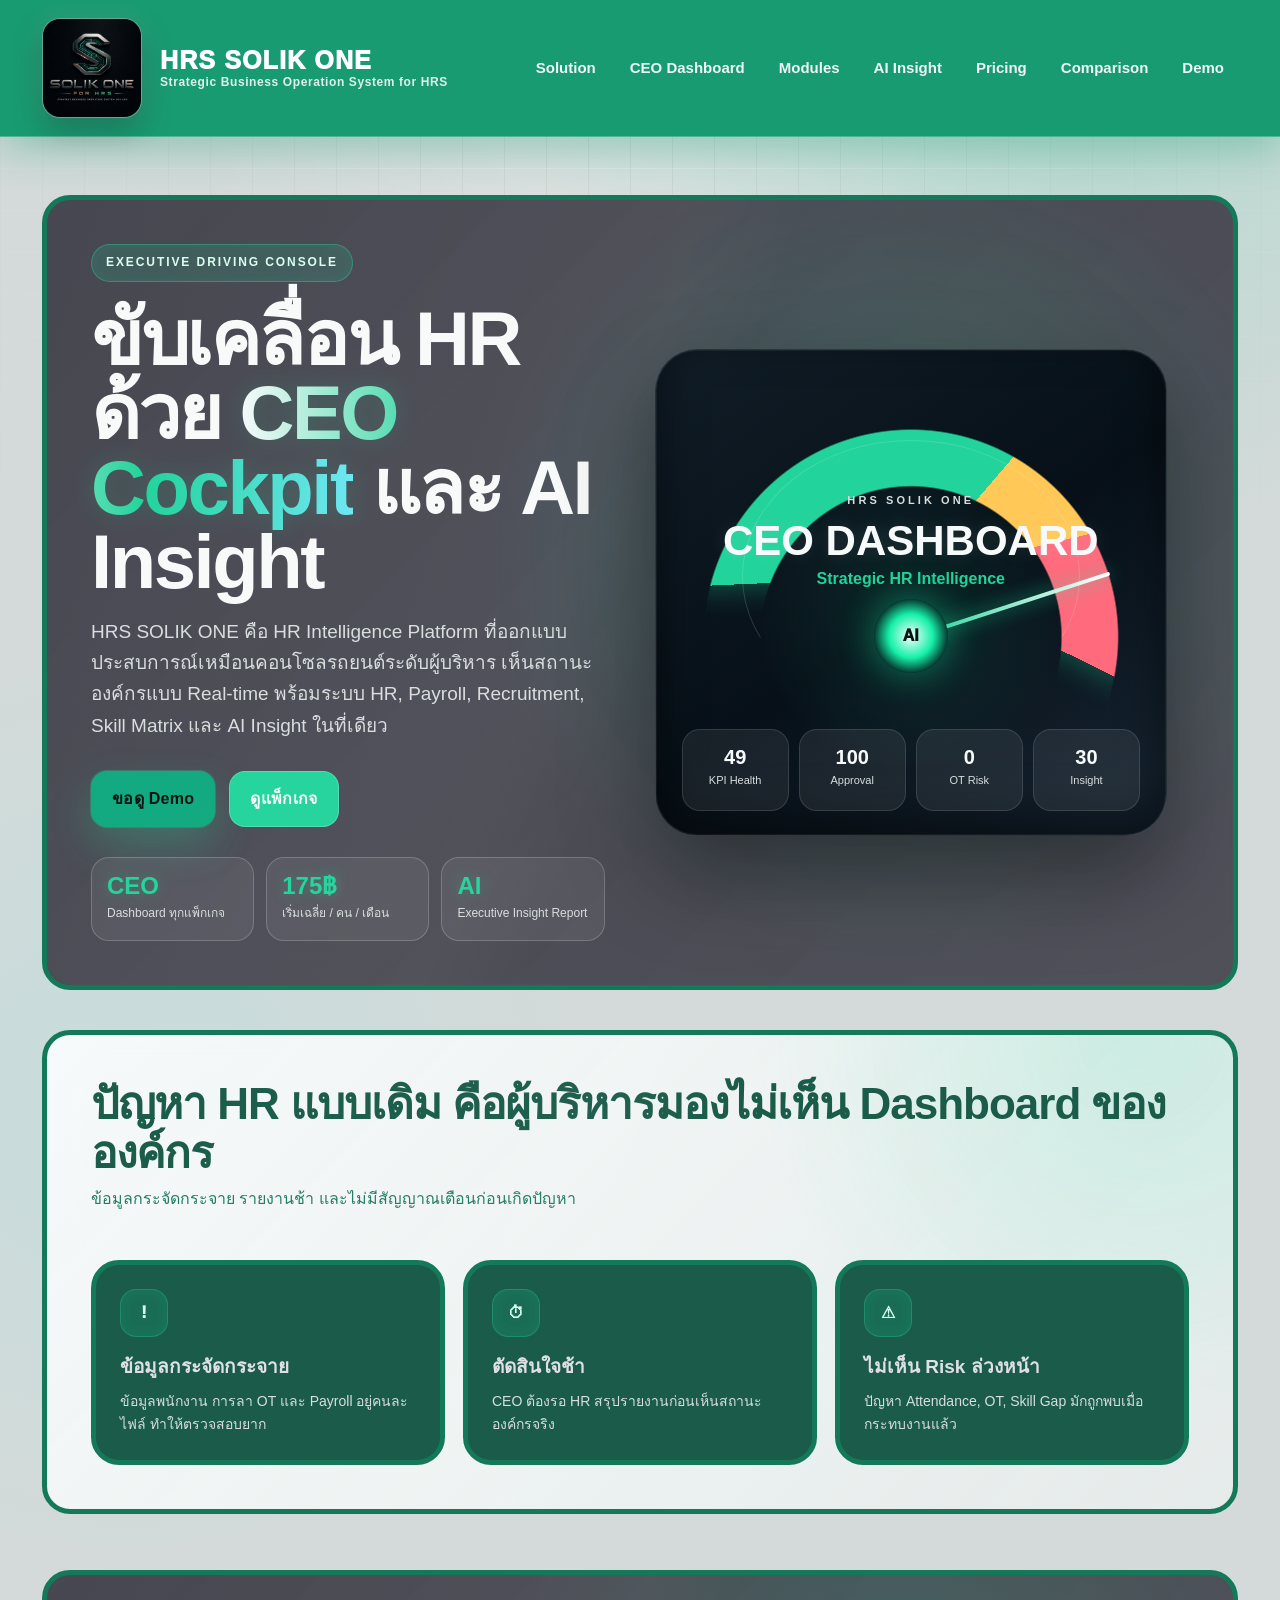
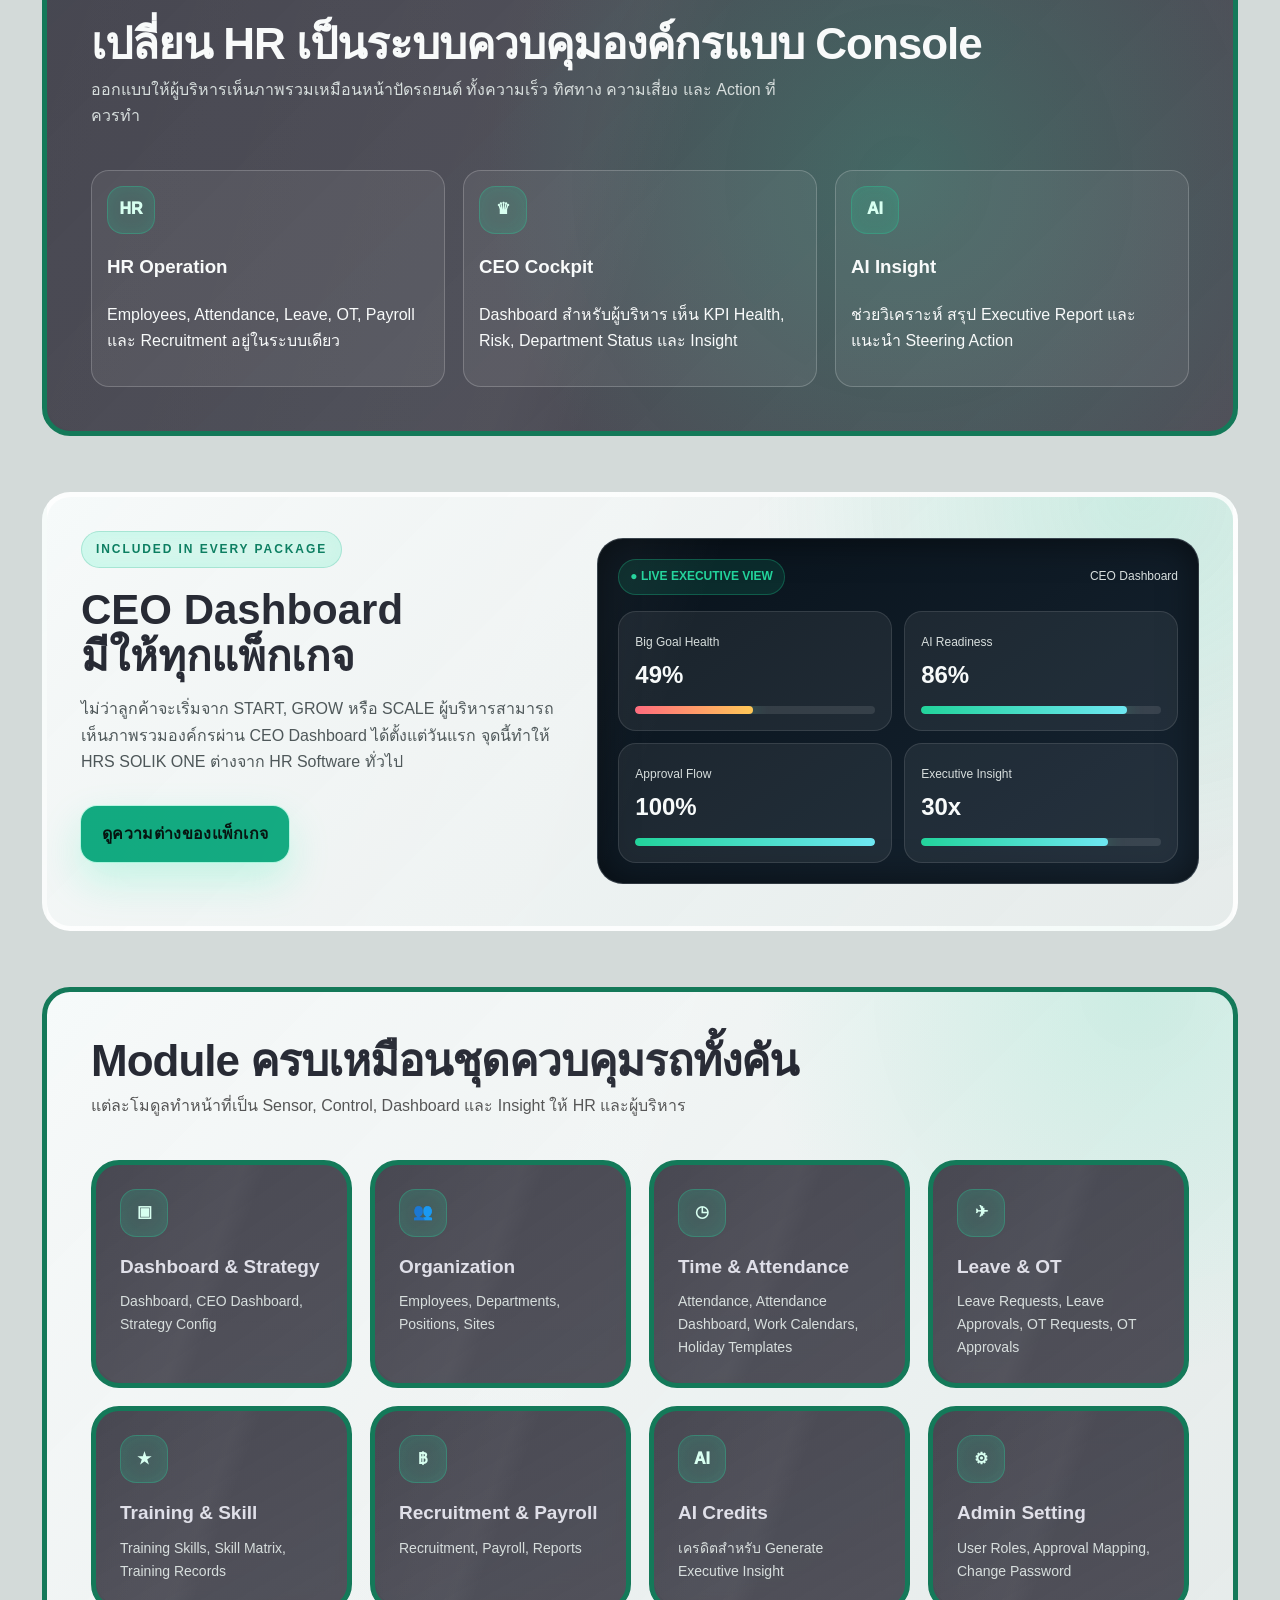
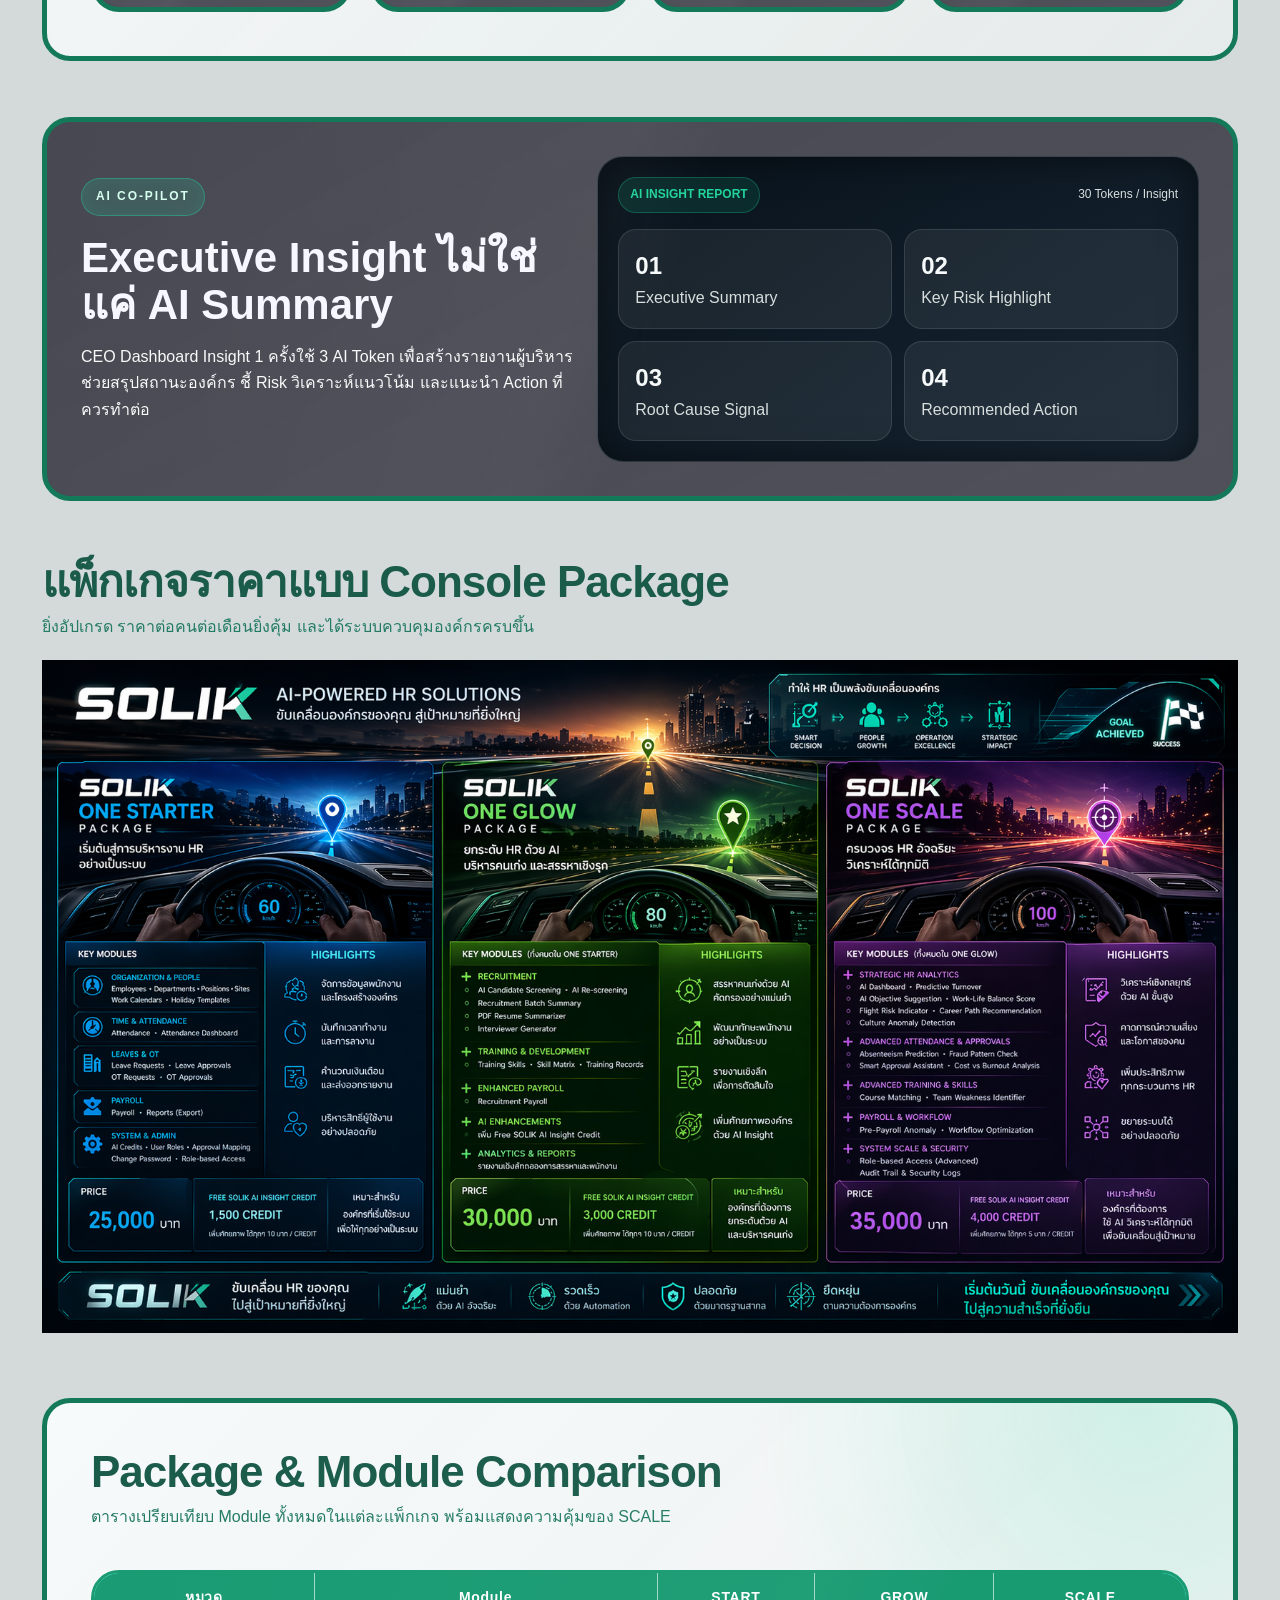
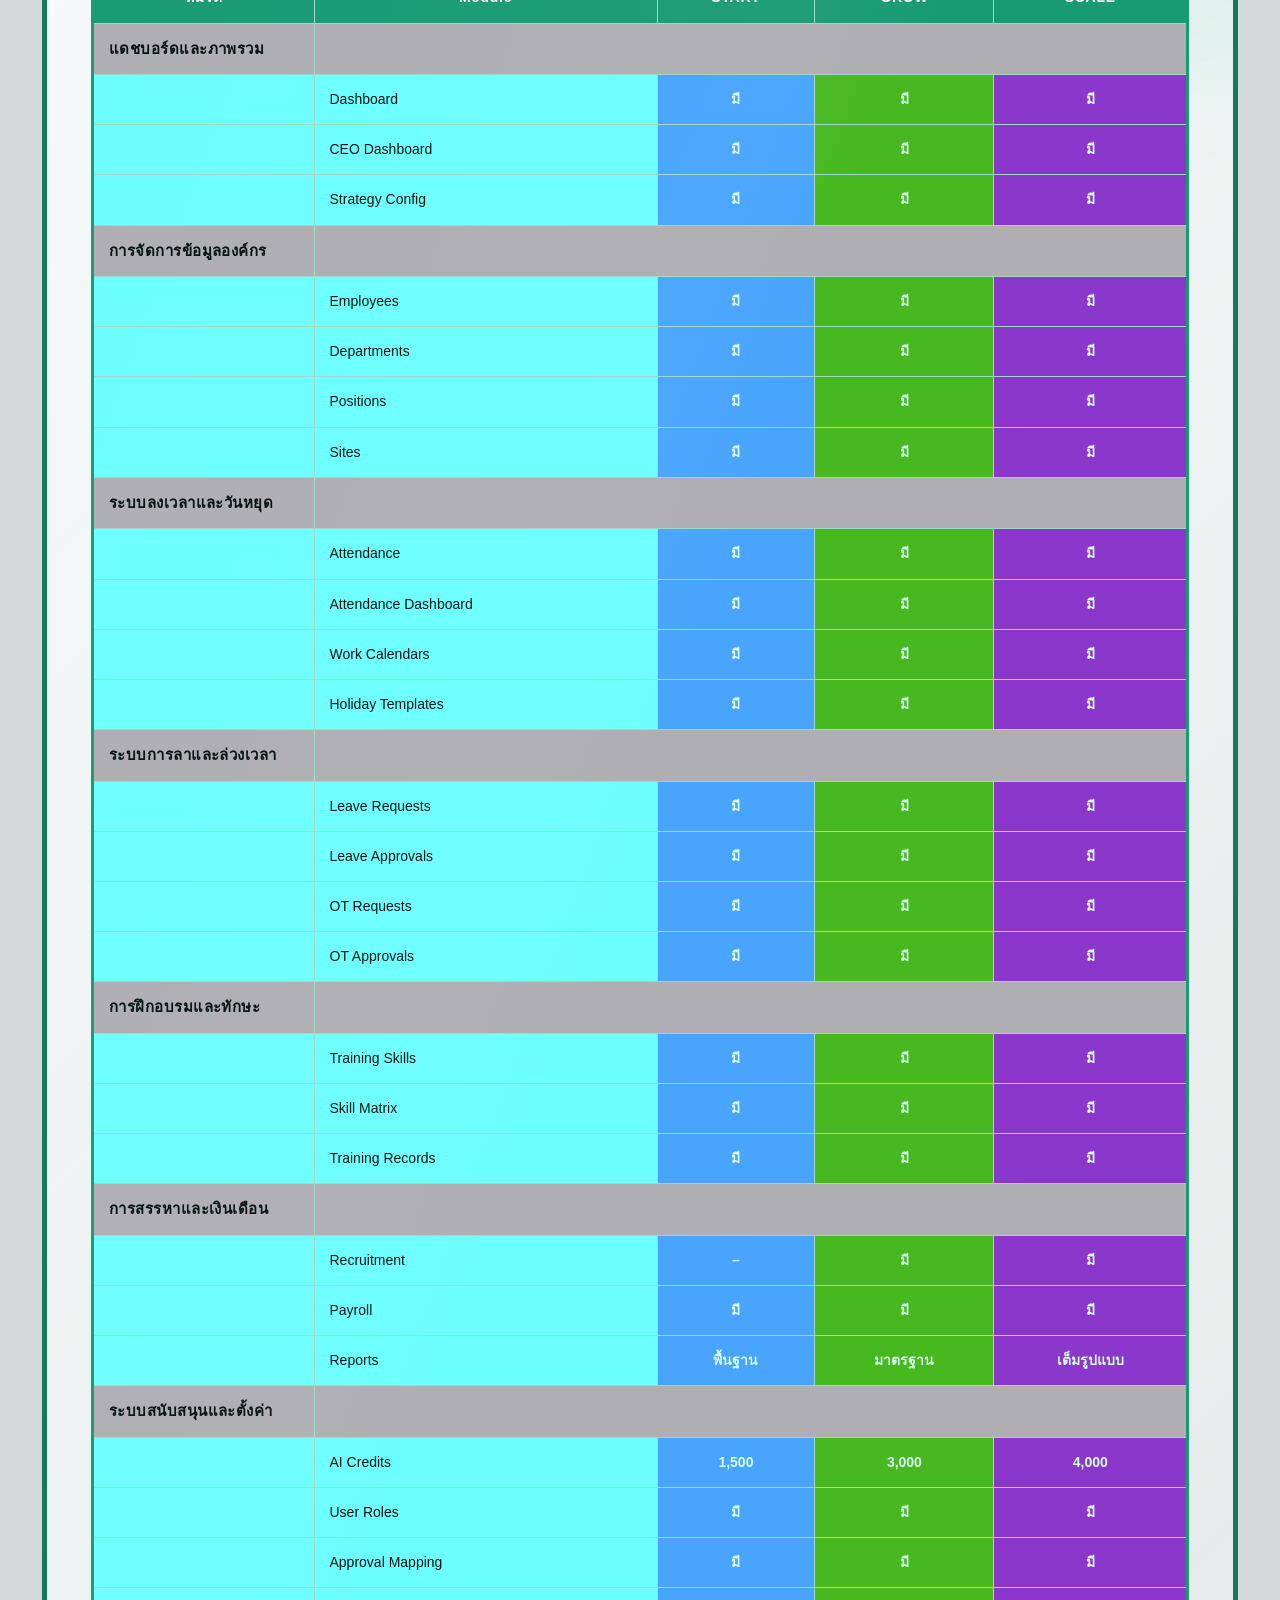
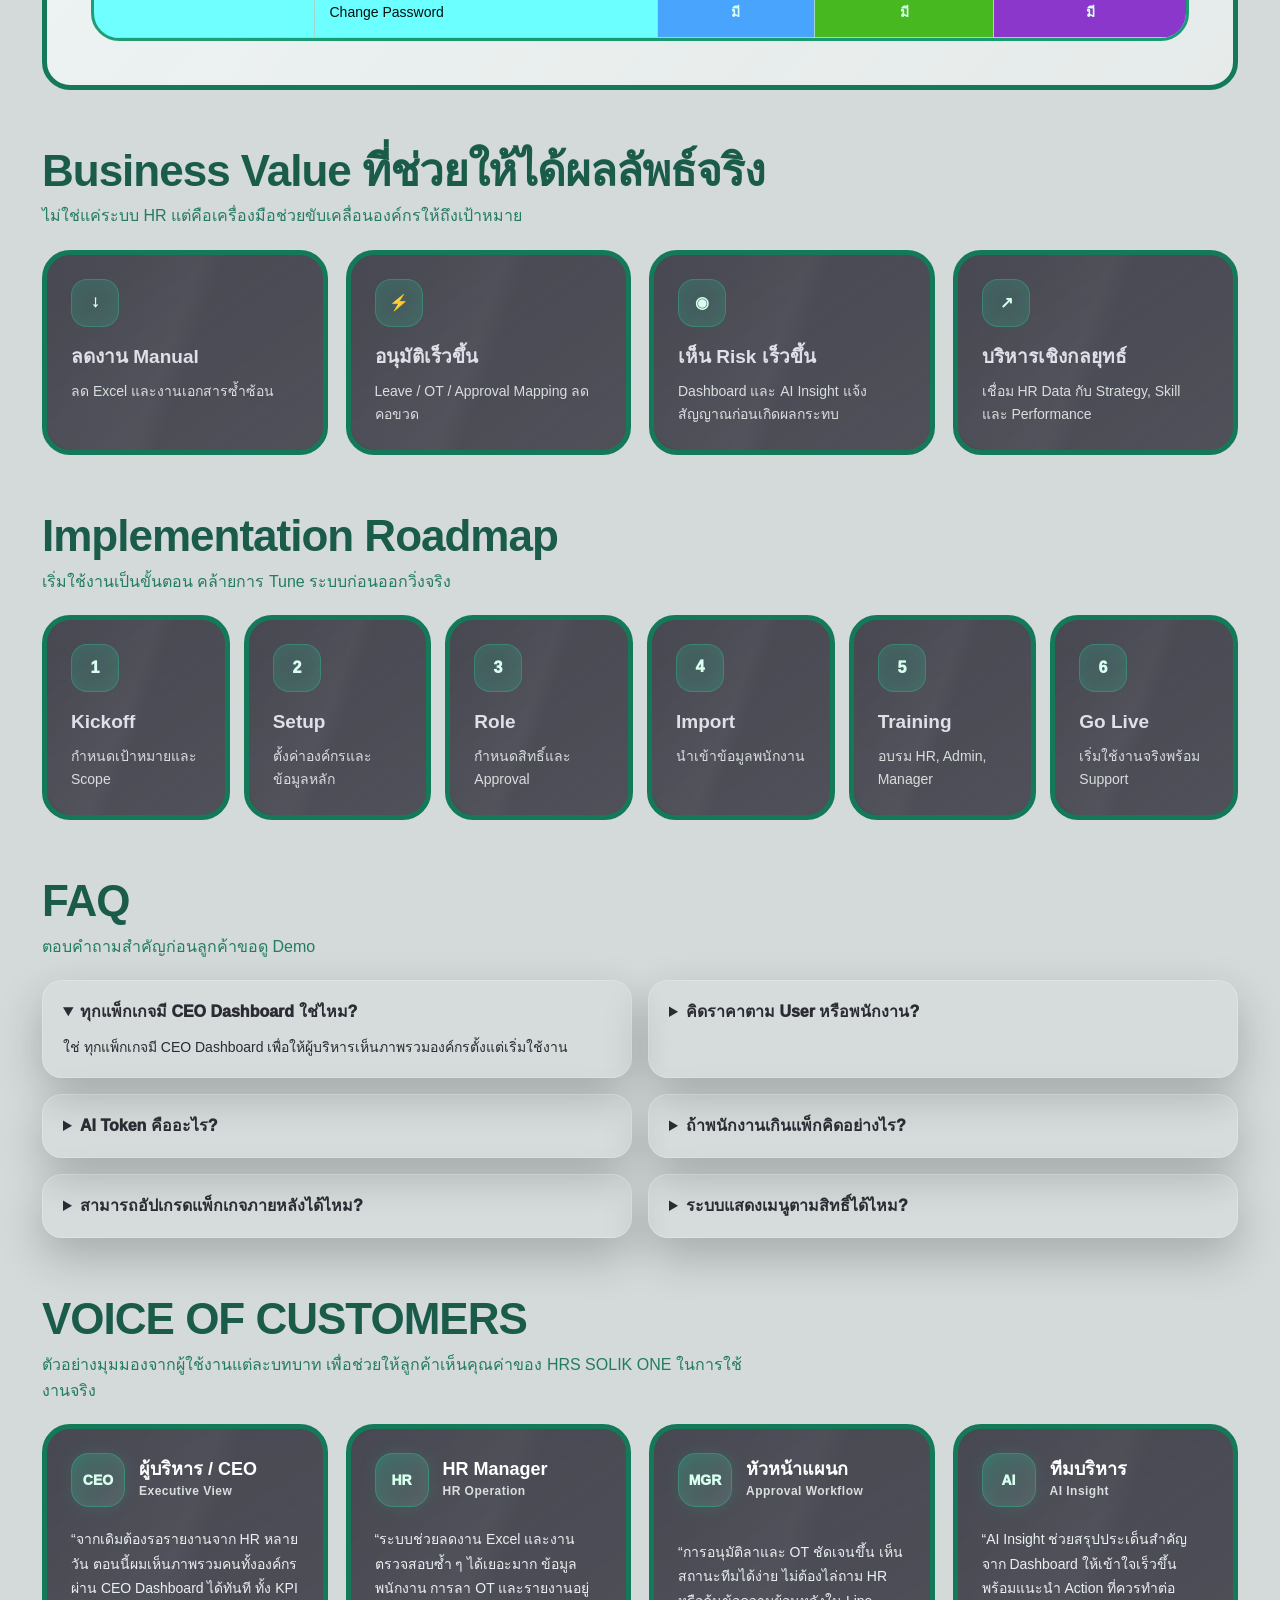
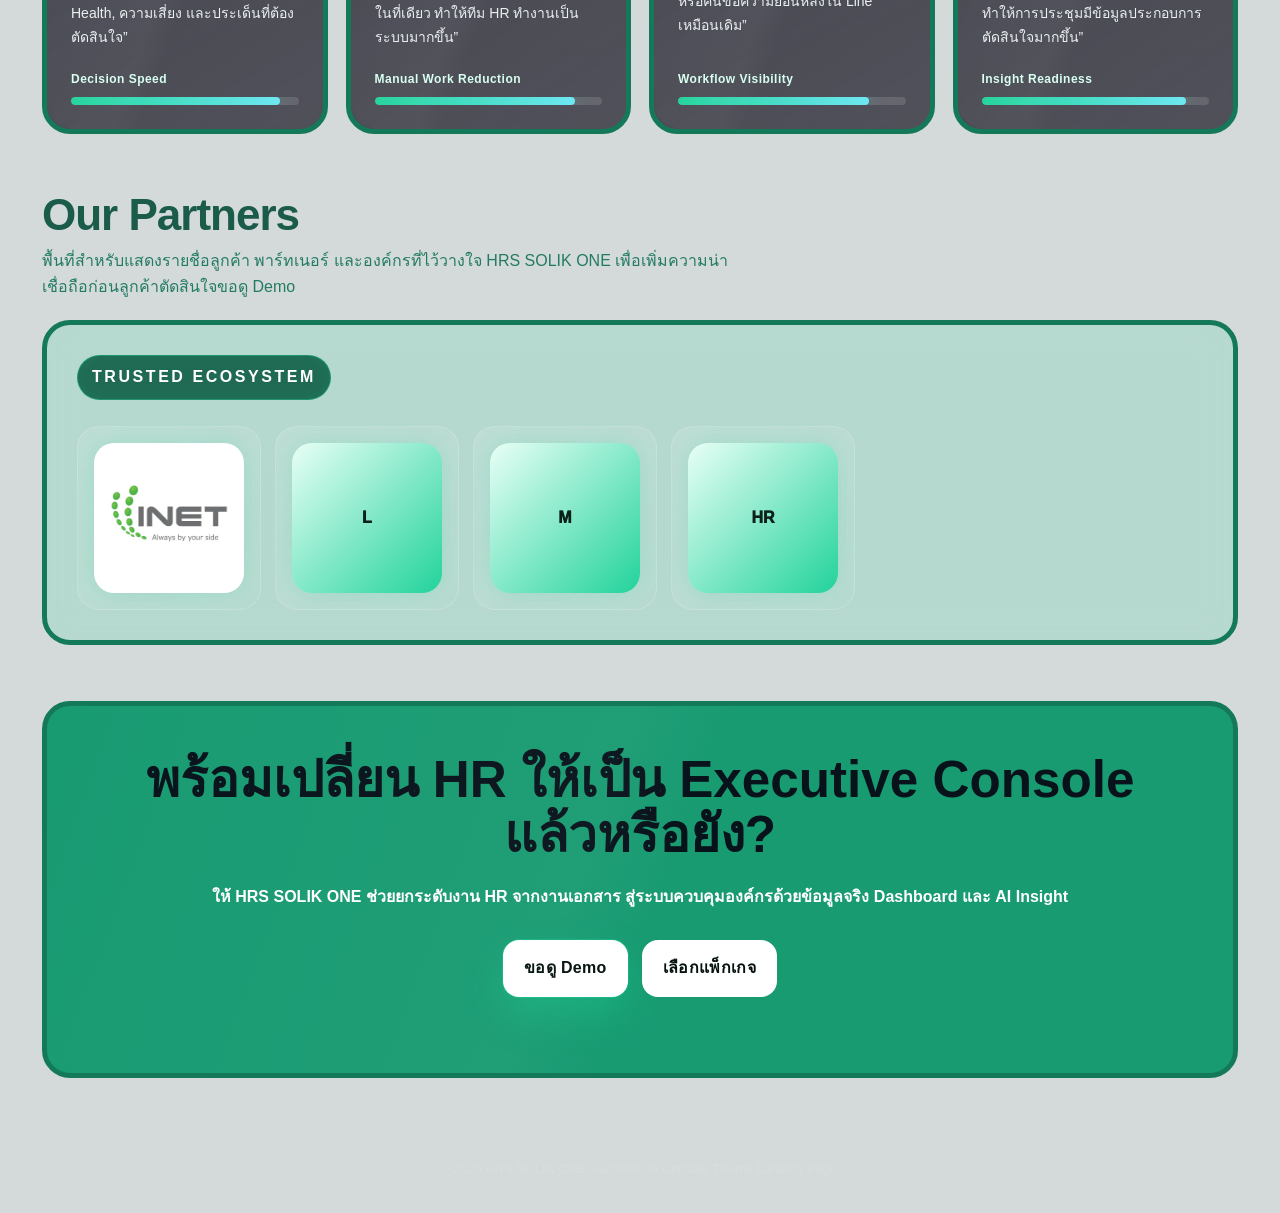
==== index.html @ 9438b86f "update line" ====
<!DOCTYPE html>
<html lang="th">
<head>
  <meta charset="UTF-8" />
  <meta name="viewport" content="width=device-width, initial-scale=1.0" />
  <title>HRS SOLIK ONE | Executive Console Landing Page</title>
  <link rel="stylesheet" type="text/css" href="style.css?version=1.4">
</head>
<body class="palette-d3dad9">
  <header class="topbar">
    <div class="topbar-inner">
      <a class="brand brand-with-logo" href="#hero">
        <img class="brand-logo-img" src="assets/solik-one-logo.png" alt="SOLIK ONE for HRS Logo" />
        <span class="brand-title-text">
          <strong>HRS SOLIK ONE</strong>
          <small>Strategic Business Operation System for HRS</small>
        </span>
      </a>
      <nav class="topnav">
        <a href="#solution">Solution</a>
        <a href="#ceo">CEO Dashboard</a>
        <a href="#modules">Modules</a>
        <a href="#ai">AI Insight</a>
        <a href="#pricing">Pricing</a>
        <a href="#comparison">Comparison</a>
        <a href="#contact">Demo</a>
      </nav>
    </div>
  </header>

  <main>
    <section id="hero" class="hero">
      <div class="container">
        <div class="hero-panel panel">
          <div>
            <span class="eyebrow">Executive Driving Console</span>
            <h1>ขับเคลื่อน HR ด้วย <span>CEO Cockpit</span> และ AI Insight</h1>
            <p class="lead">
              HRS SOLIK ONE คือ HR Intelligence Platform ที่ออกแบบประสบการณ์เหมือนคอนโซลรถยนต์ระดับผู้บริหาร เห็นสถานะองค์กรแบบ Real-time พร้อมระบบ HR, Payroll, Recruitment, Skill Matrix และ AI Insight ในที่เดียว
            </p>

            <div class="cta-row">
              <a class="btn btn-primary" href="https://lin.ee/V2AJNnH" target="_blank" rel="noopener noreferrer">ขอดู Demo</a>
              
              <a class="btn btn-ghost" href="#pricing">ดูแพ็กเกจ</a>
            </div>

            <div class="spec-strip">
              <div class="spec"><strong>CEO</strong><span>Dashboard ทุกแพ็กเกจ</span></div>
              <div class="spec"><strong>175฿</strong><span>เริ่มเฉลี่ย / คน / เดือน</span></div>
              <div class="spec"><strong>AI</strong><span>Executive Insight Report</span></div>
            </div>
          </div>

          <div class="cockpit">
            <div class="cockpit-frame">
              <div class="gauge"></div>
              <div class="cockpit-center">
                <small>HRS SOLIK ONE</small>
                <h3>CEO DASHBOARD</h3>
                <p>Strategic HR Intelligence</p>
              </div>
              <div class="needle"></div>
              <div class="hub">AI</div>
              <div class="dash-cards">
                <div class="dash-card"><strong>49</strong><span>KPI Health</span></div>
                <div class="dash-card"><strong>100</strong><span>Approval</span></div>
                <div class="dash-card"><strong>0</strong><span>OT Risk</span></div>
                <div class="dash-card"><strong>30</strong><span>Insight</span></div>
              </div>
            </div>
          </div>
        </div>
      </div>
    </section>

    <section id="pain" class="section">
      <div class="container">
        <div class="hero-panel2 panel">
        <div class="section-title">
          <div>
            <h2>ปัญหา HR แบบเดิม คือผู้บริหารมองไม่เห็น Dashboard ขององค์กร</h2>
            <p>ข้อมูลกระจัดกระจาย รายงานช้า และไม่มีสัญญาณเตือนก่อนเกิดปัญหา</p>
          </div>
        </div>

        <div class="grid-3">
          <div class="console-card panel_small"><div class="console-icon">!</div><h3>ข้อมูลกระจัดกระจาย</h3><p>ข้อมูลพนักงาน การลา OT และ Payroll อยู่คนละไฟล์ ทำให้ตรวจสอบยาก</p></div>
          <div class="console-card panel_small"><div class="console-icon">⏱</div><h3>ตัดสินใจช้า</h3><p>CEO ต้องรอ HR สรุปรายงานก่อนเห็นสถานะองค์กรจริง</p></div>
          <div class="console-card panel_small"><div class="console-icon">⚠</div><h3>ไม่เห็น Risk ล่วงหน้า</h3><p>ปัญหา Attendance, OT, Skill Gap มักถูกพบเมื่อกระทบงานแล้ว</p></div>
        </div>
        </div>
      </div>
    </section>

    <section id="solution" class="section">
      <div class="container">
        <div class="hero-panel3 panel">
        <div class="section-title3">
          <div>
            <h2>เปลี่ยน HR เป็นระบบควบคุมองค์กรแบบ Console</h2>
            <p>ออกแบบให้ผู้บริหารเห็นภาพรวมเหมือนหน้าปัดรถยนต์ ทั้งความเร็ว ทิศทาง ความเสี่ยง และ Action ที่ควรทำ</p>
          </div>
        </div>

        <div class="grid-3">
          <div class="spec"><div class="console-icon">HR</div><h3>HR Operation</h3><p>Employees, Attendance, Leave, OT, Payroll และ Recruitment อยู่ในระบบเดียว</p></div>
          <div class="spec"><div class="console-icon">♛</div><h3>CEO Cockpit</h3><p>Dashboard สำหรับผู้บริหาร เห็น KPI Health, Risk, Department Status และ Insight</p></div>
          <div class="spec"><div class="console-icon">AI</div><h3>AI Insight</h3><p>ช่วยวิเคราะห์ สรุป Executive Report และแนะนำ Steering Action</p></div>
        </div>
        </div>
      </div>
    </section>

    <section id="ceo" class="section">
      <div class="container">
        <div class="ceo-feature panel silver-panel">
          <div>
            <span class="eyebrow" style="background:rgba(25,240,167,.14);">Included in Every Package</span>
            <h2 style="font-size:42px;line-height:1.12;margin:18px 0 12px;">CEO Dashboard<br>มีให้ทุกแพ็กเกจ</h2>
            <p>
              ไม่ว่าลูกค้าจะเริ่มจาก START, GROW หรือ SCALE ผู้บริหารสามารถเห็นภาพรวมองค์กรผ่าน CEO Dashboard ได้ตั้งแต่วันแรก จุดนี้ทำให้ HRS SOLIK ONE ต่างจาก HR Software ทั่วไป
            </p>
            <div class="cta-row">
              <a class="btn btn-primary" href="#comparison">ดูความต่างของแพ็กเกจ</a>
            </div>
          </div>

          <div class="console-display">
            <div class="display-head">
              <span class="pill">● LIVE EXECUTIVE VIEW</span>
              <span style="color:var(--muted);font-size:12px;">CEO Dashboard</span>
            </div>
            <div class="display-grid">
              <div class="display-box"><span style="color:var(--muted);font-size:12px;">Big Goal Health</span><strong>49%</strong><div class="bar"><span style="width:49%;background:linear-gradient(90deg,var(--red),var(--amber));"></span></div></div>
              <div class="display-box"><span style="color:var(--muted);font-size:12px;">AI Readiness</span><strong>86%</strong><div class="bar"><span style="width:86%;"></span></div></div>
              <div class="display-box"><span style="color:var(--muted);font-size:12px;">Approval Flow</span><strong>100%</strong><div class="bar"><span style="width:100%;"></span></div></div>
              <div class="display-box"><span style="color:var(--muted);font-size:12px;">Executive Insight</span><strong>30x</strong><div class="bar"><span style="width:78%;"></span></div></div>
            </div>
          </div>
        </div>
      </div>
    </section>

    <section id="modules" class="section">
      <div class="container">
        <div class="hero-panel5 panel">
        <div class="section-title5">
          <div>
            <h2>Module ครบเหมือนชุดควบคุมรถทั้งคัน</h2>
            <p>แต่ละโมดูลทำหน้าที่เป็น Sensor, Control, Dashboard และ Insight ให้ HR และผู้บริหาร</p>
          </div>
        </div>

        <div class="grid-4">
          <div class="console-card panel"><div class="console-icon">▣</div><h3>Dashboard & Strategy</h3><p>Dashboard, CEO Dashboard, Strategy Config</p></div>
          <div class="console-card panel"><div class="console-icon">👥</div><h3>Organization</h3><p>Employees, Departments, Positions, Sites</p></div>
          <div class="console-card panel"><div class="console-icon">◷</div><h3>Time & Attendance</h3><p>Attendance, Attendance Dashboard, Work Calendars, Holiday Templates</p></div>
          <div class="console-card panel"><div class="console-icon">✈</div><h3>Leave & OT</h3><p>Leave Requests, Leave Approvals, OT Requests, OT Approvals</p></div>
          <div class="console-card panel"><div class="console-icon">★</div><h3>Training & Skill</h3><p>Training Skills, Skill Matrix, Training Records</p></div>
          <div class="console-card panel"><div class="console-icon">฿</div><h3>Recruitment & Payroll</h3><p>Recruitment, Payroll, Reports</p></div>
          <div class="console-card panel"><div class="console-icon">AI</div><h3>AI Credits</h3><p>เครดิตสำหรับ Generate Executive Insight</p></div>
          <div class="console-card panel"><div class="console-icon">⚙</div><h3>Admin Setting</h3><p>User Roles, Approval Mapping, Change Password</p></div>
        </div>
        </div>
      </div>
    </section>

    <section id="ai" class="section">
      <div class="container">
        <div class="ceo-feature panel">
          <div>
            <span class="eyebrow">AI Co-Pilot</span>
            <h2 style="font-size:42px;line-height:1.12;margin:18px 0 12px; color: #f7f8ff;">Executive Insight ไม่ใช่แค่ AI Summary</h2>
            <p>
              CEO Dashboard Insight 1 ครั้งใช้ 3 AI Token เพื่อสร้างรายงานผู้บริหาร ช่วยสรุปสถานะองค์กร ชี้ Risk วิเคราะห์แนวโน้ม และแนะนำ Action ที่ควรทำต่อ
            </p>
          </div>

          <div class="console-display">
            <div class="display-head">
              <span class="pill">AI INSIGHT REPORT</span>
              <span style="color:var(--muted);font-size:12px;">30 Tokens / Insight</span>
            </div>
            <div class="display-grid">
              <div class="display-box"><strong>01</strong><span style="color:var(--muted);">Executive Summary</span></div>
              <div class="display-box"><strong>02</strong><span style="color:var(--muted);">Key Risk Highlight</span></div>
              <div class="display-box"><strong>03</strong><span style="color:var(--muted);">Root Cause Signal</span></div>
              <div class="display-box"><strong>04</strong><span style="color:var(--muted);">Recommended Action</span></div>
            </div>
          </div>
        </div>
      </div>
    </section>

    <section id="pricing" class="section">
      <div class="container">
        <div class="section-title">
          <div>
            <h2>แพ็กเกจราคาแบบ Console Package</h2>
            <p>ยิ่งอัปเกรด ราคาต่อคนต่อเดือนยิ่งคุ้ม และได้ระบบควบคุมองค์กรครบขึ้น</p>
          </div>
        </div>

        
          <img src="ChatGPT Image Apr 25, 2026, 12_06_14 AM.png" alt="" style="width:100%;">
          <!-- <div class="price-card panel">
            <div class="pkg">HR Digital Starter</div>
            <h3>START</h3>
            <div class="price">25,000 <small>บาท / เดือน</small></div>
            <div class="per-person">เฉลี่ย 500 บาท / คน / เดือน</div>
            <ul class="price-list">
              <li><span class="tick">✓</span> รองรับพนักงานสูงสุด 50 คน</li>
              <li><span class="tick">✓</span> CEO Dashboard Included</li>
              <li><span class="tick">✓</span> AI Token 15 Tokens / เดือน</li>
              <li><span class="tick">✓</span> เหมาะสำหรับเริ่มต้น HR Digital</li>
              <li><span class="tick">✓</span> พนักงานเกิน 250 บาท / คน / เดือน</li>
            </ul>
          </div>

          <div class="price-card panel">
            <div class="pkg">HR Workflow Management</div>
            <h3>GROW</h3>
            <div class="price">30,000 <small>บาท / เดือน</small></div>
            <div class="per-person">เฉลี่ย 300 บาท / คน / เดือน</div>
            <ul class="price-list">
              <li><span class="tick">✓</span> รองรับพนักงานสูงสุด 100 คน</li>
              <li><span class="tick">✓</span> CEO Dashboard + CEO Dashboard 2</li>
              <li><span class="tick">✓</span> AI Token 45 Tokens / เดือน</li>
              <li><span class="tick">✓</span> เพิ่ม Workflow ลา OT และ Attendance</li>
              <li><span class="tick">✓</span> พนักงานเกิน 200 บาท / คน / เดือน</li>
            </ul>
          </div>

          <div class="price-card panel best">
            <div class="best-badge">BEST VALUE</div>
            <div class="pkg">Strategic HR Intelligence</div>
            <h3>SCALE</h3>
            <div class="price">35,000 <small>บาท / เดือน</small></div>
            <div class="per-person">เฉลี่ย 175 บาท / คน / เดือน</div>
            <ul class="price-list">
              <li><span class="tick">✓</span> รองรับพนักงานสูงสุด 200 คน</li>
              <li><span class="tick">✓</span> ครบทั้ง Strategy, Payroll, Recruitment</li>
              <li><span class="tick">✓</span> AI Token 90 Tokens / เดือน</li>
              <li><span class="tick">✓</span> Skill Matrix + Reports เต็มรูปแบบ</li>
              <li><span class="tick">✓</span> พนักงานเกิน 150 บาท / คน / เดือน</li>
            </ul>
          </div> -->
       
      </div>
    </section>

    <section id="comparison" class="section">
      <div class="container">
        <div class="hero-panel_price panel">
        <div class="section-title">
          <div>
            <h2>Package & Module Comparison</h2>
            <p>ตารางเปรียบเทียบ Module ทั้งหมดในแต่ละแพ็กเกจ พร้อมแสดงความคุ้มของ SCALE</p>
          </div>
        </div>

        <div class="table-wrap">
          <table>
            <thead>
              <tr>
                <th style="width:220px;">หมวด</th>
                <th>Module</th>
                <th style="background-color: linear-gradient(180deg, #0c0c62, #4ea7fd);">START</th>
                <th>GROW</th>
                <th>SCALE</th>
              </tr>
            </thead>
            <tbody>
              <tr class="group"><td>แดชบอร์ดและภาพรวม</td><td colspan="4"></td></tr>
              <tr><td></td><td>Dashboard</td><td class="yes start">มี</td><td class="yes grow">มี</td><td class="yes scale">มี</td></tr>
              <tr><td></td><td>CEO Dashboard</td><td class="yes start">มี</td><td class="yes grow">มี</td><td class="yes scale">มี</td></tr>
              <tr><td></td><td>Strategy Config</td><td class="yes start">มี</td><td class="yes grow">มี</td><td class="yes scale">มี</td></tr>

              <tr class="group"><td>การจัดการข้อมูลองค์กร</td><td colspan="4"></td></tr>
              <tr><td></td><td>Employees</td><td class="yes start">มี</td><td class="yes grow">มี</td><td class="yes scale">มี</td></tr>
              <tr><td></td><td>Departments</td><td class="yes start">มี</td><td class="yes grow">มี</td><td class="yes scale">มี</td></tr>
              <tr><td></td><td>Positions</td><td class="yes start">มี</td><td class="yes grow">มี</td><td class="yes scale">มี</td></tr> 
              <tr><td></td><td>Sites</td><td class="yes start">มี</td><td class="yes grow">มี</td><td class="yes scale">มี</td></tr>

              <tr class="group"><td>ระบบลงเวลาและวันหยุด</td><td colspan="4"></td></tr>
              <tr><td></td><td>Attendance</td><td class="yes start">มี</td><td class="yes grow">มี</td><td class="yes scale">มี</td></tr>
              <tr><td></td><td>Attendance Dashboard</td><td class="yes start">มี</td><td class="yes grow">มี</td><td class="yes scale">มี</td></tr>
              <tr><td></td><td>Work Calendars</td><td class="yes start">มี</td><td class="yes grow">มี</td><td class="yes scale">มี</td></tr>
              <tr><td></td><td>Holiday Templates</td><td class="yes start">มี</td><td class="yes grow">มี</td><td class="yes scale">มี</td></tr>

              <tr class="group"><td>ระบบการลาและล่วงเวลา</td><td colspan="4"></td></tr>
              <tr><td></td><td>Leave Requests</td><td class="yes start">มี</td><td class="yes grow">มี</td><td class="yes scale">มี</td></tr>
              <tr><td></td><td>Leave Approvals</td><td class="yes start">มี</td><td class="yes grow">มี</td><td class="yes scale">มี</td></tr>
              <tr><td></td><td>OT Requests</td><td class="yes start">มี</td><td class="yes grow">มี</td><td class="yes scale">มี</td></tr>
              <tr><td></td><td>OT Approvals</td><td class="yes start">มี</td><td class="yes grow">มี</td><td class="yes scale">มี</td></tr>

              <tr class="group"><td>การฝึกอบรมและทักษะ</td><td colspan="4"></td></tr>
              <tr><td></td><td>Training Skills</td><td class="yes start">มี</td><td class="yes grow">มี</td><td class="yes scale">มี</td></tr>
              <tr><td></td><td>Skill Matrix</td><td class="yes start">มี</td><td class="yes grow">มี</td><td class="yes scale">มี</td></tr>
              <tr><td></td><td>Training Records</td><td class="yes start">มี</td><td class="yes grow">มี</td><td class="yes scale">มี</td></tr>

              <tr class="group"><td>การสรรหาและเงินเดือน</td><td colspan="4"></td></tr>
              <tr><td></td><td>Recruitment</td><td class="dash start">–</td><td class="yes grow">มี</td><td class="yes scale">มี</td></tr>
              <tr><td></td><td>Payroll</td><td class="yes start">มี</td><td class="yes grow">มี</td><td class="yes scale">มี</td></tr>
              <tr><td></td><td>Reports</td><td class="basic start">พื้นฐาน</td><td class="basic grow">มาตรฐาน</td><td class="full scale">เต็มรูปแบบ</td></tr>

              <tr class="group"><td>ระบบสนับสนุนและตั้งค่า</td><td colspan="4"></td></tr>
              <tr><td></td><td>AI Credits</td><td class="basic start">1,500</td><td class="basic grow">3,000</td><td class="full scale">4,000</td></tr>
              <tr><td></td><td>User Roles</td><td class="basic start">มี</td><td class="basic grow">มี</td><td class="full scale">มี</td></tr>
              <tr><td></td><td>Approval Mapping</td><td class="yes start">มี</td><td class="basic grow">มี</td><td class="full scale">มี</td></tr>
              <tr><td></td><td>Change Password</td><td class="yes start">มี</td><td class="yes grow">มี</td><td class="yes scale">มี</td></tr>
            </tbody>
          </table>
        </div>
</div>
      </div>
    </section>

    <section id="roi" class="section">
      <div class="container">
        <div class="section-title">
          <div>
            <h2>Business Value ที่ช่วยให้ได้ผลลัพธ์จริง</h2>
            <p>ไม่ใช่แค่ระบบ HR แต่คือเครื่องมือช่วยขับเคลื่อนองค์กรให้ถึงเป้าหมาย</p>
          </div>
        </div>

        <div class="grid-4">
          <div class="console-card panel"><div class="console-icon">↓</div><h3>ลดงาน Manual</h3><p>ลด Excel และงานเอกสารซ้ำซ้อน</p></div>
          <div class="console-card panel"><div class="console-icon">⚡</div><h3>อนุมัติเร็วขึ้น</h3><p>Leave / OT / Approval Mapping ลดคอขวด</p></div>
          <div class="console-card panel"><div class="console-icon">◉</div><h3>เห็น Risk เร็วขึ้น</h3><p>Dashboard และ AI Insight แจ้งสัญญาณก่อนเกิดผลกระทบ</p></div>
          <div class="console-card panel"><div class="console-icon">↗</div><h3>บริหารเชิงกลยุทธ์</h3><p>เชื่อม HR Data กับ Strategy, Skill และ Performance</p></div>
        </div>
      </div>
    </section>

    <section id="implementation" class="section">
      <div class="container">
        <div class="section-title">
          <div>
            <h2>Implementation Roadmap</h2>
            <p>เริ่มใช้งานเป็นขั้นตอน คล้ายการ Tune ระบบก่อนออกวิ่งจริง</p>
          </div>
        </div>

        <div class="grid-6">
          <div class="console-card panel"><div class="console-icon">1</div><h3>Kickoff</h3><p>กำหนดเป้าหมายและ Scope</p></div>
          <div class="console-card panel"><div class="console-icon">2</div><h3>Setup</h3><p>ตั้งค่าองค์กรและข้อมูลหลัก</p></div>
          <div class="console-card panel"><div class="console-icon">3</div><h3>Role</h3><p>กำหนดสิทธิ์และ Approval</p></div>
          <div class="console-card panel"><div class="console-icon">4</div><h3>Import</h3><p>นำเข้าข้อมูลพนักงาน</p></div>
          <div class="console-card panel"><div class="console-icon">5</div><h3>Training</h3><p>อบรม HR, Admin, Manager</p></div>
          <div class="console-card panel"><div class="console-icon">6</div><h3>Go Live</h3><p>เริ่มใช้งานจริงพร้อม Support</p></div>
        </div>
      </div>
    </section>

    <section id="faq" class="section">
      <div class="container">
        <div class="section-title">
          <div>
            <h2>FAQ</h2>
            <p>ตอบคำถามสำคัญก่อนลูกค้าขอดู Demo</p>
          </div>
        </div>

        <div class="faq">
          <details open>
            <summary>ทุกแพ็กเกจมี CEO Dashboard ใช่ไหม?</summary>
            <p>ใช่ ทุกแพ็กเกจมี CEO Dashboard เพื่อให้ผู้บริหารเห็นภาพรวมองค์กรตั้งแต่เริ่มใช้งาน</p>
          </details>
          <details>
            <summary>คิดราคาตาม User หรือพนักงาน?</summary>
            <p>แนะนำคิดตาม Active Employee หรือจำนวนพนักงานที่ถูกบริหารในระบบ ไม่ใช่เฉพาะคนที่ Login</p>
          </details>
          <details>
            <summary>AI Token คืออะไร?</summary>
            <p>AI Token คือเครดิตสำหรับสร้าง AI Insight เช่น CEO Dashboard Insight โดย 1 ครั้งใช้ 3 Tokens</p>
          </details>
          <details>
            <summary>ถ้าพนักงานเกินแพ็กคิดอย่างไร?</summary>
            <p>คิดเพิ่มตามจำนวนพนักงานส่วนเกิน โดย START 250 บาท, GROW 200 บาท และ SCALE 150 บาทต่อคนต่อเดือน</p>
          </details>
          <details>
            <summary>สามารถอัปเกรดแพ็กเกจภายหลังได้ไหม?</summary>
            <p>สามารถอัปเกรดได้ตามการเติบโตขององค์กร เช่น จาก START ไป GROW หรือ SCALE</p>
          </details>
          <details>
            <summary>ระบบแสดงเมนูตามสิทธิ์ได้ไหม?</summary>
            <p>ได้ ระบบเป็น Role-based เช่น Employee, HR, Admin, Manager และ CEO จะเห็นเมนูต่างกันตามสิทธิ์</p>
          </details>
        </div>
      </div>
    </section>

     <section id="customers" class="section">
      <div class="container">
        <div class="section-title">
          <div>
            <h2>VOICE OF CUSTOMERS</h2>
            <p>ตัวอย่างมุมมองจากผู้ใช้งานแต่ละบทบาท เพื่อช่วยให้ลูกค้าเห็นคุณค่าของ HRS SOLIK ONE ในการใช้งานจริง</p>
          </div>
        </div>

        <div class="customers-grid">
          <div class="customer-card panel">
            <div class="customer-top">
              <div class="avatar">CEO</div>
              <div>
                <h3>ผู้บริหาร / CEO</h3>
                <span>Executive View</span>
              </div>
            </div>
            <p class="quote">
              “จากเดิมต้องรอรายงานจาก HR หลายวัน ตอนนี้ผมเห็นภาพรวมคนทั้งองค์กรผ่าน CEO Dashboard ได้ทันที ทั้ง KPI Health, ความเสี่ยง และประเด็นที่ต้องตัดสินใจ”
            </p>
            <div class="customer-meter">
              <span>Decision Speed</span>
              <div class="meter"><i style="width:92%;"></i></div>
            </div>
          </div>

          <div class="customer-card panel">
            <div class="customer-top">
              <div class="avatar">HR</div>
              <div>
                <h3>HR Manager</h3>
                <span>HR Operation</span>
              </div>
            </div>
            <p class="quote">
              “ระบบช่วยลดงาน Excel และงานตรวจสอบซ้ำ ๆ ได้เยอะมาก ข้อมูลพนักงาน การลา OT และรายงานอยู่ในที่เดียว ทำให้ทีม HR ทำงานเป็นระบบมากขึ้น”
            </p>
            <div class="customer-meter">
              <span>Manual Work Reduction</span>
              <div class="meter"><i style="width:88%;"></i></div>
            </div>
          </div>

          <div class="customer-card panel">
            <div class="customer-top">
              <div class="avatar">MGR</div>
              <div>
                <h3>หัวหน้าแผนก</h3>
                <span>Approval Workflow</span>
              </div>
            </div>
            <p class="quote">
              “การอนุมัติลาและ OT ชัดเจนขึ้น เห็นสถานะทีมได้ง่าย ไม่ต้องไล่ถาม HR หรือค้นข้อความย้อนหลังใน Line เหมือนเดิม”
            </p>
            <div class="customer-meter">
              <span>Workflow Visibility</span>
              <div class="meter"><i style="width:84%;"></i></div>
            </div>
          </div>

          <div class="customer-card panel">
            <div class="customer-top">
              <div class="avatar">AI</div>
              <div>
                <h3>ทีมบริหาร</h3>
                <span>AI Insight</span>
              </div>
            </div>
            <p class="quote">
              “AI Insight ช่วยสรุปประเด็นสำคัญจาก Dashboard ให้เข้าใจเร็วขึ้น พร้อมแนะนำ Action ที่ควรทำต่อ ทำให้การประชุมมีข้อมูลประกอบการตัดสินใจมากขึ้น”
            </p>
            <div class="customer-meter">
              <span>Insight Readiness</span>
              <div class="meter"><i style="width:90%;"></i></div>
            </div>
          </div>
        </div>
      </div>
    </section>


    <section id="partners" class="section">
      <div class="container">
        <div class="section-title">
          <div>
            <h2>Our Partners</h2>
            <p>พื้นที่สำหรับแสดงรายชื่อลูกค้า พาร์ทเนอร์ และองค์กรที่ไว้วางใจ HRS SOLIK ONE เพื่อเพิ่มความน่าเชื่อถือก่อนลูกค้าตัดสินใจขอดู Demo</p>
          </div>
        </div>

        <div class="partners-panel">
          <div class="partners-head">
            <div>
              <span class="eyebrow2">Trusted Ecosystem</span>
             
            </div>
           
          </div>

          <div class="logo-grid">
            <div class="logo-card">
              <div class="logo-mark logo-image"><img src="assets/SCR-20260426-rqbx.png" alt="Partner Logo"></div>
            </div>
            <div class="logo-card">
              <div class="logo-mark">L</div>
            </div>
            <div class="logo-card">
              <div class="logo-mark">M</div>
            </div>
            <div class="logo-card">
              <div class="logo-mark">HR</div>
            </div>
           
          </div>

          
        </div>
      </div>
    </section>



    <section id="contact" class="section">
      <div class="container">
        <div class="final-cta panel">
          
          <h2>พร้อมเปลี่ยน HR ให้เป็น Executive Console แล้วหรือยัง?</h2>
          <h4>ให้ HRS SOLIK ONE ช่วยยกระดับงาน HR จากงานเอกสาร สู่ระบบควบคุมองค์กรด้วยข้อมูลจริง Dashboard และ AI Insight</h4>
          <div class="cta-row" style="justify-content:center;">
            <a class="btn btn-primary-end" href="https://lin.ee/V2AJNnH" target="_blank" rel="noopener noreferrer">ขอดู Demo</a>
            <a class="btn btn-ghost-end" href="#pricing">เลือกแพ็กเกจ</a>
          </div>
        </div>
      </div>
    </section>

    <div class="footer">
      © 2026 HRS SOLIK ONE. Automotive Console Theme Landing Page.
    </div>
  </main>
</body>
</html>
---- style.css ----
:root {
      --carbon: #44444E;
      --carbon-2: #383842;
      --graphite: #44444E;
      --graphite-2: #555560;
      --silver: #F7FAFA;
      --silver-2: #E5EBEA;
      --silver-3: #D3DAD9;
      --glass: rgba(255,255,255,.10);
      --glass-2: rgba(255,255,255,.16);
      --line: rgba(255,255,255,.20);
      --green: #22D39B;
      --green-2: #10A97F;
      --lime: #B9F26D;
      --cyan: #6EE7F2;
      --red: #FF6B7D;
      --amber: #FFC857;
      --white: #ffffff;
      --text: #F8FAFA;
      --muted: #D7DEDD;
      --dark-text: #262933;
      /* --shadow: 0 26px 70px rgba(68,68,78,.30); */
      --shadow: 0 26px 70px #243530;
      --glow: 0 0 24px rgba(34,211,155,.24);
      --radius: 28px;
    }

    * { box-sizing: border-box; }
    html { scroll-behavior: smooth; }
    body {
      margin: 0;
      font-family: Inter, "Segoe UI", Tahoma, sans-serif;
      color: var(--text);
      background:
        radial-gradient(circle at 82% 0%, rgba(34,211,155,.20), transparent 34rem),
        radial-gradient(circle at 10% 12%, rgba(110,231,242,.12), transparent 28rem),
        linear-gradient(135deg, #D3DAD9 0%, #D3DAD9 100%);
      line-height: 1.65;
      overflow-x: hidden;
    }

    body::before {
      content: "";
      position: fixed;
      inset: 0;
      pointer-events: none;
      background:
        linear-gradient(rgba(255,255,255,.28) 1px, transparent 1px),
        linear-gradient(90deg, rgba(68,68,78,.08) 1px, transparent 1px),
        radial-gradient(circle at 50% 0%, rgba(255,255,255,.28), transparent 34rem);
      background-size: 42px 42px, 42px 42px, auto;
      mask-image: radial-gradient(circle at 50% 10%, black, transparent 78%);
      z-index: -1;
    }

    a { color: inherit; text-decoration: none; }
    .container { max-width: 1240px; margin: 0 auto; padding: 0 22px; }
    .section { margin: 0 0 56px; }

    .topbar {
      position: sticky;
      top: 0;
      z-index: 50;
      border-bottom: 1px solid var(--line);
      background: #2845D6;
      backdrop-filter: blur(18px);
    }

    .topbar-inner {
      max-width: 1240px;
      margin: 0 auto;
      padding: 15px 22px;
      display: flex;
      align-items: center;
      justify-content: space-between;
      gap: 18px;
    }

    .brand {
      display: flex;
      align-items: center;
      gap: 12px;
      font-weight: 900;
      letter-spacing: .04em;
    }

    .brand-mark {
      width: 42px;
      height: 42px;
      border-radius: 15px;
      display: grid;
      place-items: center;
      color: #04120e;
      background:
        radial-gradient(circle at 30% 25%, #ffffff, transparent 25%),
        linear-gradient(135deg, var(--green), var(--green-2));
      box-shadow: var(--glow);
    }

    .topnav {
      display: flex;
      gap: 8px;
      flex-wrap: wrap;
      justify-content: flex-end;
    }

    .topnav a {
      padding: 8px 12px;
      border-radius: 999px;
      color: var(--muted);
      font-size: 13px;
      transition: .2s;
      border: 1px solid transparent;
    }

    .topnav a:hover {
      color: var(--text);
      border-color: rgba(25,240,167,.25);
      background: rgba(25,240,167,.08);
    }

    .btn {
      display: inline-flex;
      align-items: center;
      justify-content: center;
      gap: 10px;
      padding: 14px 20px;
      border-radius: 16px;
      font-weight: 900;
      letter-spacing: .02em;
      transition: .25s;
      border: 1px solid transparent;
      cursor: pointer;
    }

    .btn-primary {
      color: #04120e;
      /* background: linear-gradient(135deg, #caffdd, var(--green) 45%, var(--green-2)); */
      background: #10A97F;
      box-shadow: 0 0 0 1px rgba(25,240,167,.22), 0 18px 40px rgba(25,240,167,.22);
    }

     .btn-primary-end {
      color: #04120e;
      /* background: linear-gradient(135deg, #caffdd, var(--green) 45%, var(--green-2)); */
      background: #ffffff;
      box-shadow: 0 0 0 1px rgba(25,240,167,.22), 0 18px 40px rgba(25,240,167,.22);
    }

    .btn-ghost {
      color: var(--text);
      background: #22d39b;
      border-color: var(--line);
    }
    .btn-ghost-end {
      color: #04120e;
      background: #ffffff;
      border-color: var(--line);
    }

    .btn:hover { transform: translateY(-2px); filter: brightness(1.08); }

    .panel {
      position: relative;
      border: 5px solid rgb(20 121 89);
      border-radius: var(--radius);
      background:
        linear-gradient(145deg, rgba(68,68,78,.98), rgba(68,68,78,.92)),
        linear-gradient(180deg, rgba(255,255,255,.12), transparent);
      /* box-shadow: var(--shadow); */
      backdrop-filter: blur(16px);
      overflow: hidden;
    }

     .panel_small {
      position: relative;
      border: 5px solid rgb(20 121 89);
      border-radius: var(--radius);
      background:#1a5b49;
      /* box-shadow: var(--shadow); */
      backdrop-filter: blur(16px);
      overflow: hidden;
    }

    .panel::before {
      content: "";
      position: absolute;
      inset: 0;
      pointer-events: none;
      border-radius: inherit;
      background:
        linear-gradient(110deg, transparent 0%, rgba(255,255,255,.12) 45%, transparent 52%);
      opacity: .25;
    }

    .hero {
      padding: 58px 0 40px;
    }

    .hero-panel {
      min-height: 680px;
      display: grid;
      grid-template-columns: .96fr 1.04fr;
      gap: 28px;
      padding: 44px;
      align-items: center;
      background:
        radial-gradient(circle at 72% 45%, rgba(34,211,155,.20), transparent 26rem),
        linear-gradient(135deg, rgba(68,68,78,.98), rgba(68,68,78,.92));
    }

    .hero-panel2 {
      min-height: 60px;
      display: grid;
      /* grid-template-columns: .96fr 1.04fr; */
      gap: 28px;
      padding: 44px;
      align-items: center;
      background:radial-gradient(circle at 92% 0%, rgba(34,211,155,.16), transparent 24rem),
        linear-gradient(135deg, rgba(247,250,250,.98), rgba(230,236,235,.94));
    }


    /* hero 3 */
    .hero-panel3 {
      min-height: 60px;
      display: grid;
      gap: 20px;
      padding: 44px;
      align-items: center;
      background:
        radial-gradient(circle at 72% 45%, rgba(34,211,155,.20), transparent 26rem),
        linear-gradient(135deg, rgba(68,68,78,.98), rgba(68,68,78,.92));
    }

    .section-title3 {
      margin-bottom: 20px;
      display: flex;
      justify-content: space-between;
      align-items: flex-end;
      gap: 20px;
    }

    .section-title3 h2 {
      margin: 0;
      font-size: clamp(28px, 4vw, 44px);
      line-height: 1.12;
      letter-spacing: -1px;
    }

    .section-title3 p {
      color: var(--muted);
      margin: 8px 0 0;
      max-width: 700px;
    }
    /* hero 3 */

    /* hero 5 */
    .hero-panel5 {
      min-height: 60px;
      display: grid;
      gap: 20px;
      padding: 44px;
      align-items: center;
      background:radial-gradient(circle at 92% 0%, rgba(34,211,155,.16), transparent 24rem),
        linear-gradient(135deg, rgba(247,250,250,.98), rgba(230,236,235,.94));
    }

    .section-title5 {
      margin-bottom: 20px;
      display: flex;
      justify-content: space-between;
      align-items: flex-end;
      gap: 20px;
    }

    .section-title5 h2 {
      color: var(--dark-text);
      margin: 0;
      font-size: clamp(28px, 4vw, 44px);
      line-height: 1.12;
      letter-spacing: -1px;
    }

    .section-title5 p {
      color: #535353;
      margin: 8px 0 0;
      max-width: 700px;
    }
    
    /* hero 5 */

    /* hero price */
    .hero-panel_price {
      min-height: 60px;
      display: grid;
      gap: 20px;
      padding: 44px;
      align-items: center;
      background:radial-gradient(circle at 92% 0%, rgba(34,211,155,.16), transparent 24rem),
        linear-gradient(135deg, rgba(247,250,250,.98), rgba(230,236,235,.94));
    }

    .section-title_price {
      margin-bottom: 20px;
      display: flex;
      justify-content: space-between;
      align-items: flex-end;
      gap: 20px;
    }

    .section-title_price h2 {
      color: var(--dark-text);
      margin: 0;
      font-size: clamp(28px, 4vw, 44px);
      line-height: 1.12;
      letter-spacing: -1px;
    }

    .section-title_price p {
      color: #535353;
      margin: 8px 0 0;
      max-width: 700px;
    }
    
    /* hero price */

 

  

    

    .eyebrow {
      display: inline-flex;
      align-items: center;
      gap: 9px;
      padding: 8px 14px;
      border: 1px solid rgba(25,240,167,.32);
      border-radius: 999px;
      color: var(--green);
      background: rgba(25,240,167,.08);
      box-shadow: inset 0 0 18px rgba(25,240,167,.07);
      font-size: 12px;
      font-weight: 900;
      letter-spacing: .16em;
      text-transform: uppercase;
    }

      .eyebrow2 {
      display: inline-flex;
      align-items: center;
      gap: 9px;
      padding: 8px 14px;
      border: 1px solid rgba(25,240,167,.32);
      border-radius: 999px;
      color: #ffffff;
      background: #206a53;
      box-shadow: inset 0 0 18px rgba(25,240,167,.07);
      font-size: 16px;
      font-weight: 900;
      letter-spacing: .16em;
      text-transform: uppercase;
    }

    .hero h1 {
      margin: 20px 0 16px;
      font-size: clamp(42px, 6vw, 76px);
      line-height: .98;
      letter-spacing: -2.4px;
    }

    .hero h1 span {
      color: transparent;
      background: linear-gradient(90deg, var(--silver), var(--green), var(--cyan));
      -webkit-background-clip: text;
      background-clip: text;
      filter: drop-shadow(0 0 12px rgba(25,240,167,.18));
    }

    .lead {
      margin: 0;
      max-width: 620px;
      color: var(--muted);
      font-size: 19px;
    }

    .cta-row {
      display: flex;
      flex-wrap: wrap;
      gap: 14px;
      margin: 30px 0;
    }

    .spec-strip {
      display: grid;
      grid-template-columns: repeat(3, 1fr);
      gap: 12px;
      margin-top: 28px;
      max-width: 620px;
    }

    .spec {
      padding: 15px;
      border-radius: 18px;
      background: rgba(255,255,255,.06);
      border: 1px solid var(--line);
    }

    .spec strong {
      display: block;
      font-size: 24px;
      line-height: 1.05;
      color: var(--green);
      text-shadow: 0 0 15px rgba(25,240,167,.28);
    }

    .spec span { color: var(--muted); font-size: 12px; }

    .cockpit {
      position: relative;
      min-height: 540px;
      display: grid;
      place-items: center;
      padding: 22px;
    }

    .cockpit-frame {
      position: relative;
      width: min(520px, 100%);
      aspect-ratio: 1.05 / 1;
      border-radius: 42px;
      background:
        radial-gradient(circle at 50% 55%, rgba(25,240,167,.11), transparent 42%),
        linear-gradient(145deg, #111d27, #071018 52%, #172532);
      border: 1px solid rgba(255,255,255,.13);
      box-shadow:
        inset 0 0 0 1px rgba(255,255,255,.05),
        inset 0 -18px 46px rgba(0,0,0,.55),
        0 40px 90px rgba(0,0,0,.42);
      overflow: hidden;
    }

    .gauge {
      position: absolute;
      inset: 38px 34px 70px;
      border-radius: 50% 50% 18px 18px;
      background:
        conic-gradient(from 235deg, transparent 0 9%, var(--green) 9% 46%, var(--amber) 46% 56%, var(--red) 56% 67%, transparent 67% 100%);
      mask: radial-gradient(circle at 50% 66%, transparent 0 45%, black 45.5% 62%, transparent 62.5%);
      filter: drop-shadow(0 0 16px rgba(25,240,167,.38));
    }

    .gauge::after {
      content: "";
      position: absolute;
      inset: 52px;
      border: 1px solid rgba(255,255,255,.15);
      border-radius: 50%;
    }

    .needle {
      position: absolute;
      width: 41%;
      height: 4px;
      left: 50%;
      top: 59%;
      transform-origin: left center;
      transform: rotate(-18deg);
      border-radius: 999px;
      background: linear-gradient(90deg, var(--green), #ffffff);
      box-shadow: 0 0 18px rgba(25,240,167,.72);
    }

    .hub {
      position: absolute;
      width: 74px;
      height: 74px;
      left: 50%;
      top: 59%;
      transform: translate(-50%, -50%);
      border-radius: 50%;
      display: grid;
      place-items: center;
      background: radial-gradient(circle, #f5ffff, #15f0a7 42%, #073d34 70%);
      color: #06140f;
      font-weight: 1000;
      box-shadow: 0 0 36px rgba(25,240,167,.42);
    }

    .cockpit-center {
      position: absolute;
      left: 50%;
      top: 28%;
      transform: translateX(-50%);
      text-align: center;
      width: 86%;
    }

    .cockpit-center small {
      letter-spacing: .28em;
      color: var(--muted);
      font-weight: 900;
      font-size: 11px;
    }

    .cockpit-center h3 {
      margin: 8px 0 4px;
      font-size: 42px;
      line-height: 1;
      color: var(--silver);
      text-shadow: 0 0 18px rgba(255,255,255,.12);
    }

    .cockpit-center p {
      margin: 0;
      color: var(--green);
      font-weight: 900;
    }

    .dash-cards {
      position: absolute;
      left: 26px;
      right: 26px;
      bottom: 24px;
      display: grid;
      grid-template-columns: repeat(4, 1fr);
      gap: 10px;
    }

    .dash-card {
      min-height: 82px;
      border-radius: 18px;
      padding: 11px;
      background: rgba(255,255,255,.075);
      border: 1px solid rgba(255,255,255,.12);
      text-align: center;
    }

    .dash-card strong {
      display: block;
      color: var(--silver);
      font-size: 20px;
    }

    .dash-card span {
      display: block;
      color: var(--muted);
      font-size: 11px;
      line-height: 1.25;
    }

    .section-title {
      margin-bottom: 20px;
      display: flex;
      justify-content: space-between;
      align-items: flex-end;
      gap: 20px;
    }

    .section-title h2 {
      margin: 0;
      font-size: clamp(28px, 4vw, 44px);
      line-height: 1.12;
      letter-spacing: -1px;
    }

    .section-title p {
      color: var(--muted);
      margin: 8px 0 0;
      max-width: 700px;
    }

    .grid-3 { display: grid; grid-template-columns: repeat(3, 1fr); gap: 18px; }
    .grid-4 { display: grid; grid-template-columns: repeat(4, 1fr); gap: 18px; }
    .grid-6 { display: grid; grid-template-columns: repeat(6, 1fr); gap: 14px; }

    .console-card {
      padding: 24px;
      min-height: 174px;
    }

    .console-icon {
      width: 48px;
      height: 48px;
      border-radius: 16px;
      display: grid;
      place-items: center;
      margin-bottom: 14px;
      background:
        linear-gradient(145deg, rgba(255,255,255,.15), rgba(255,255,255,.04)),
        rgba(25,240,167,.08);
      border: 1px solid rgba(25,240,167,.22);
      color: var(--green);
      font-weight: 1000;
      box-shadow: inset 0 0 18px rgba(25,240,167,.08);
    }

    .console-card h3 {
      margin: 0 0 8px;
      font-size: 19px;
    }

    .console-card p {
      margin: 0;
      color: var(--muted);
      font-size: 14px;
    }

    .silver-panel {
      color: var(--dark-text);
      background:
        radial-gradient(circle at 92% 0%, rgba(34,211,155,.16), transparent 24rem),
        linear-gradient(135deg, rgba(247,250,250,.98), rgba(230,236,235,.94));
      border-color: rgba(255,255,255,.78);
    }

    .silver-panel .section-title h2,
    .silver-panel h3 { color: var(--dark-text); }
    .silver-panel p { color: #526678; }

    .ceo-feature {
      padding: 34px;
      display: grid;
      grid-template-columns: .9fr 1.1fr;
      gap: 24px;
      align-items: center;
    }

    .console-display {
      padding: 20px;
      border-radius: 26px;
      background: linear-gradient(145deg, #08121b, #172532);
      border: 1px solid rgba(255,255,255,.15);
      box-shadow: inset 0 0 36px rgba(0,0,0,.55);
    }

    .display-head {
      display: flex;
      justify-content: space-between;
      align-items: center;
      margin-bottom: 16px;
    }

    .pill {
      display: inline-flex;
      align-items: center;
      gap: 8px;
      padding: 7px 11px;
      border-radius: 999px;
      background: rgba(25,240,167,.10);
      border: 1px solid rgba(25,240,167,.24);
      color: var(--green);
      font-size: 12px;
      font-weight: 900;
    }

    .display-grid {
      display: grid;
      grid-template-columns: 1fr 1fr;
      gap: 12px;
    }

    .display-box {
      padding: 16px;
      border-radius: 18px;
      background: rgba(255,255,255,.065);
      border: 1px solid rgba(255,255,255,.11);
    }

    .display-box strong {
      display: block;
      font-size: 24px;
      color: var(--silver);
    }

    .bar {
      height: 8px;
      border-radius: 99px;
      background: rgba(255,255,255,.1);
      margin-top: 12px;
      overflow: hidden;
    }

    .bar span {
      display: block;
      height: 100%;
      border-radius: inherit;
      background: linear-gradient(90deg, var(--green), var(--cyan));
      box-shadow: 0 0 18px rgba(25,240,167,.4);
    }

    .pricing {
      display: grid;
      grid-template-columns: repeat(3, 1fr);
      gap: 20px;
      align-items: stretch;
    }

    .price-card {
      padding: 28px;
      min-height: 520px;
      border-radius: 32px;
      position: relative;
    }

    .price-card::after {
      content: "";
      position: absolute;
      inset: auto 22px 22px 22px;
      height: 3px;
      border-radius: 999px;
      background: linear-gradient(90deg, transparent, var(--green), transparent);
      opacity: .65;
    }

    .price-card.best {
      border-color: rgba(25,240,167,.52);
      box-shadow: var(--shadow), 0 0 36px rgba(25,240,167,.18);
      transform: translateY(-10px);
    }

  .best-badge {
    position: absolute;
    right: 5px;
    top: 19px;
    padding: 8px 8px;
    border-radius: 999px;
    background: linear-gradient(135deg, var(--green), var(--green-2));
    color: #04120e;
    font-size: 10px;
    font-weight: 1000;
    box-shadow: var(--glow);
}

    .pkg {
      color: var(--green);
      font-size: 13px;
      font-weight: 1000;
      letter-spacing: .22em;
      text-transform: uppercase;
    }

    .price-card h3 {
      margin: 5px 0 10px;
      font-size: 36px;
      letter-spacing: -1px;
    }

    .price {
      margin: 12px 0 4px;
      font-size: 40px;
      font-weight: 1000;
      line-height: 1;
      color: var(--silver);
    }

    .price small {
      font-size: 15px;
      color: var(--muted);
      font-weight: 800;
    }

    .per-person {
      margin: 12px 0 18px;
      padding: 12px 14px;
      border-radius: 16px;
      background: rgba(25,240,167,.08);
      border: 1px solid rgba(25,240,167,.22);
      color: var(--green);
      font-weight: 1000;
    }

    .price-list {
      padding: 0;
      margin: 18px 0 0;
      list-style: none;
      display: grid;
      gap: 11px;
      color: var(--muted);
      font-size: 14px;
    }

    .price-list li {
      display: flex;
      gap: 9px;
      align-items: flex-start;
    }

    .tick {
      color: var(--green);
      font-weight: 1000;
      text-shadow: 0 0 8px rgba(25,240,167,.35);
    }

    .table-wrap {
      overflow-x: auto;
      border-radius: 28px;
      border: 3px solid var(--line);
      background: #FFFFFF;
      /* box-shadow: 0px 8px 70px #243530; */
    }

    table {
      width: 100%;
      border-collapse: collapse;
      min-width: 980px;
      font-size: 14px;
    }

    th, td {
      padding: 13px 15px;
      border-bottom: 1px solid rgba(218,232,241,.13);
      border-right: 1px solid rgba(218,232,241,.10);
    }

    th:last-child, td:last-child { border-right: 0; }

    thead th {
      background: linear-gradient(180deg, #243644, #111d27);
      color: var(--silver);
      text-align: center;
      letter-spacing: .05em;
    }

    thead th:nth-child(3),
    thead th:nth-child(4),
    thead th:nth-child(5) {
      color: #04120e;
    }

    thead th:nth-child(3) { background: linear-gradient(135deg, #a8d2ff, #3f8efc); }
    thead th:nth-child(4) { background: linear-gradient(135deg, #a9ffe1, #19d99b); }
    thead th:nth-child(5) { background: linear-gradient(135deg, #d2ffd9, #19f0a7); }

    tbody tr.group td {
      background: rgba(25,240,167,.10);
      color: var(--green);
      font-weight: 1000;
      letter-spacing: .03em;
    }

    tbody td:nth-child(n+3) {
      text-align: center;
      font-weight: 900;
    }

    tbody tr:not(.group):hover {
      background: rgba(255,255,255,.04);
    }

    .yes { color: var(--green); }
    .dash { color: rgba(159,177,193,.5); }
    .basic { color: var(--green); }
    .full { color: var(--green); }

    .faq {
      display: grid;
      grid-template-columns: 1fr 1fr;
      gap: 16px;
    }

    details {
      padding: 18px 20px;
      border: 1px solid var(--line);
      border-radius: 20px;
      background: rgba(255,255,255,.055);
      box-shadow: 0 18px 46px rgba(0,0,0,.22);
    }

    summary {
      cursor: pointer;
      font-weight: 1000;
      color: #2B2B34;
    }

    details p {
      margin: 10px 0 0;
      color: #2B2B34;
      font-size: 14px;
    }

    .final-cta {
      padding: 46px;
      text-align: center;
      background:#199b72;
    }

    .final-cta h2 {
      margin: 0 0 12px;
      font-size: clamp(30px, 4vw, 52px);
      line-height: 1.08;
    }

    .final-cta p {
      margin: 0 auto 26px;
      max-width: 760px;
      color: var(--muted);
      font-size: 17px;
    }

    .footer {
      padding: 24px 0 34px;
      color: var(--muted);
      text-align: center;
      font-size: 13px;
    }

    @media (max-width: 1120px) {
      .topnav { display: none; }
      .hero-panel, .ceo-feature { grid-template-columns: 1fr; }
      .grid-3, .pricing, .faq { grid-template-columns: 1fr; }
      .grid-4 { grid-template-columns: repeat(2, 1fr); }
      .grid-6 { grid-template-columns: repeat(3, 1fr); }
      .price-card.best { transform: none; }
    }

    @media (max-width: 680px) {
      .container { padding: 0 14px; }
      .hero-panel, .ceo-feature, .final-cta { padding: 24px; }
      .spec-strip, .grid-4, .grid-6, .display-grid, .dash-cards { grid-template-columns: 1fr; }
      .cockpit-frame { aspect-ratio: auto; min-height: 520px; }
      .dash-cards { position: relative; left: auto; right: auto; bottom: auto; margin: 330px 16px 16px; }
      .gauge { inset: 38px 20px 180px; }
      .cockpit-center h3 { font-size: 34px; }
    }
  
    /* Palette override requested: background #D3DAD9, card #44444E */
    body.palette-d3dad9 .section-title h2 {
      color: #1a5b49;
    }

    body.palette-d3dad9 .section-title p {
      color: #237b63;
    }

    /* body.palette-d3dad9 .hero .section-title h2{
      color: var(--text);
    } */

    body.palette-d3dad9 .panel .section-title p{
      color: #237b63;
    }


    /* body.palette-d3dad9 .panel p {
      color: #fefbfb;
    } */

    body.palette-d3dad9 .console-card h3,
    body.palette-d3dad9 .price-card h3{
      color: #dfdfe8;
    }

    body.palette-d3dad9 h4{
      color: #ffffff;
    }

    body.palette-d3dad9 .final-cta h2,
    body.palette-d3dad9 .ceo-feature:not(.silver-panel) h2 {
      color: #08121b;
    }

    body.palette-d3dad9 .price {
      /* color: #2B2B34; */
      color: #7bd9b4;
    }

    body.palette-d3dad9 .topbar {
      border-bottom-color: rgba(255,255,255,.18);
      box-shadow: 0 12px 30px rgba(68,68,78,.22);
    }

    body.palette-d3dad9 .topnav a {
      color: #E5EBEA;
    }

    body.palette-d3dad9 .topnav a:hover {
      color: #FFFFFF;
      background: rgba(34,211,155,.12);
    }

    body.palette-d3dad9 .eyebrow {
      color: #D7FFF0;
      border-color: rgba(34,211,155,.42);
      background: rgba(34,211,155,.14);
    }

    body.palette-d3dad9 .console-icon {
      color: #D7FFF0;
      background: rgba(34,211,155,.14);
      border-color: rgba(34,211,155,.32);
    }

    body.palette-d3dad9 .per-person {
      color: #D7FFF0;
      background: rgba(34,211,155,.14);
      border-color: rgba(34,211,155,.30);
    }

    body.palette-d3dad9 .silver-panel p,
    body.palette-d3dad9 .silver-panel .section-title p {
      color: #4C5557;
    }

    body.palette-d3dad9 .silver-panel .eyebrow {
      color: #0B7E61;
      background: rgba(34,211,155,.14);
      border-color: rgba(16,169,127,.24);
    }

    body.palette-d3dad9 .table-wrap {
      background: #6cffff;
      border-color: #199b72;
    }

    body.palette-d3dad9 table {
      color: #04120e;
    }

    body.palette-d3dad9 thead th {
      background: linear-gradient(180deg, #199b72, #199b72);
      color: #FFFFFF;
    }

    body.palette-d3dad9 tbody tr.group td {
      background: #aeaeb3;
      color: #04120e;
      font-size: 15px;
    }

    td.start {
    background-color: #48a4fd;
    color: #D7FFF0;
    }
    td.grow {
    background-color: #47b81f;
    color: #D7FFF0;
    }
    td.scale {
    background-color: #8c37cc;
    color: #D7FFF0;
    }
    body.palette-d3dad9 tbody tr:not(.group):hover {
      background: rgba(255,255,255,.07);
    }

    body.palette-d3dad9 th,
    body.palette-d3dad9 td {
      border-bottom-color: #a0d8c8;
      border-right-color: #a0d8c8;
    }

  
    body.palette-d3dad9 .topbar {
      background: #2845D6 !important;
      border-bottom-color: rgba(255,255,255,.22);
      box-shadow: 0 12px 30px rgba(40,69,214,.28);
    }

    body.palette-d3dad9 .topnav a {
      color: rgba(255,255,255,.86);
    }

    body.palette-d3dad9 .topnav a:hover {
      color: #FFFFFF;
      background: rgba(255,255,255,.14);
      border-color: rgba(255,255,255,.24);
    }

    body.palette-d3dad9 .brand-mark {
      background:
        radial-gradient(circle at 30% 25%, #ffffff, transparent 25%),
        linear-gradient(135deg, #D7FFF0, #22D39B);
      box-shadow: 0 0 24px rgba(255,255,255,.22);
    }

  
    /* Requested topbar update */
    body.palette-d3dad9 .topbar {
      background: #199b72 !important;
      min-height: 96px;
      border-bottom-color: rgba(255,255,255,.24);
      box-shadow: 0 14px 34px rgba(25,155,114,.30);
    }

    body.palette-d3dad9 .topbar-inner {
      padding-top: 20px;
      padding-bottom: 20px;
      min-height: 96px;
    }

    body.palette-d3dad9 .brand-with-logo {
      gap: 18px;
      letter-spacing: .02em;
      align-items: center;
    }

    body.palette-d3dad9 .brand-logo-img {
      /* width: 112px; */
      height: 100px;
      object-fit: cover;
      object-position: center;
      border-radius: 16px;
      border: 1px solid rgba(255,255,255,.32);
      box-shadow: 0 10px 28px rgba(0,0,0,.22), 0 0 24px rgba(255,255,255,.16);
      background: rgba(0,0,0,.16);
    }

    body.palette-d3dad9 .brand-title-text {
      display: grid;
      gap: 2px;
      line-height: 1.1;
    }

    body.palette-d3dad9 .brand-title-text strong {
      font-size: 24px;
      color: #FFFFFF;
      font-weight: 1000;
      letter-spacing: .04em;
    }

    body.palette-d3dad9 .brand-title-text small {
      color: rgba(255,255,255,.84);
      font-size: 12px;
      font-weight: 700;
      letter-spacing: .04em;
    }

    body.palette-d3dad9 .topnav a {
      font-size: 16px;
      font-weight: 800;
      padding: 11px 15px;
      color: rgba(255,255,255,.90);
    }

    body.palette-d3dad9 .topnav a:hover {
      color: #FFFFFF;
      background: rgba(255,255,255,.16);
      border-color: rgba(255,255,255,.30);
    }

    @media (max-width: 1120px) {
      body.palette-d3dad9 .topbar {
        min-height: 86px;
      }

      body.palette-d3dad9 .topbar-inner {
        min-height: 86px;
      }

      body.palette-d3dad9 .brand-logo-img {
        width: 92px;
        height: 56px;
      }

      body.palette-d3dad9 .brand-title-text strong {
        font-size: 20px;
      }
    }

    @media (max-width: 680px) {
      body.palette-d3dad9 .brand-logo-img {
        width: 78px;
        height: 50px;
      }

      body.palette-d3dad9 .brand-title-text strong {
        font-size: 17px;
      }

      body.palette-d3dad9 .brand-title-text small {
        display: none;
      }
    }

  
    /* New SOLIK ONE logo topbar adjustment */
    body.palette-d3dad9 .topbar {
      background: #199b72 !important;
      min-height: 112px;
      border-bottom-color: rgba(255,255,255,.24);
      box-shadow: 0 14px 36px rgba(25,155,114,.32);
    }

    body.palette-d3dad9 .topbar-inner {
      min-height: 112px;
      padding-top: 18px;
      padding-bottom: 18px;
      gap: 26px;
    }

    body.palette-d3dad9 .brand-with-logo {
      gap: 18px;
      min-width: 430px;
      align-items: center;
    }

    body.palette-d3dad9 .brand-logo-img {
      /* width: 90px; */
      height: 100px;
      object-fit: cover;
      object-position: center 50%;
      border-radius: 18px;
      border: 1px solid rgba(255,255,255,.34);
      box-shadow:
        0 12px 30px rgba(0,0,0,.26),
        0 0 26px rgba(255,255,255,.13);
      background: rgba(0,0,0,.22);
    }

    body.palette-d3dad9 .brand-title-text strong {
      font-size: 25px;
      color: #FFFFFF;
      font-weight: 1000;
      letter-spacing: .045em;
      line-height: 1.05;
      white-space: nowrap;
    }

    body.palette-d3dad9 .brand-title-text small {
      color: rgba(255,255,255,.86);
      font-size: 12px;
      font-weight: 800;
      letter-spacing: .05em;
      line-height: 1.2;
      max-width: 300px;
    }

    body.palette-d3dad9 .topnav {
      align-items: center;
      gap: 6px;
    }

    body.palette-d3dad9 .topnav a {
      font-size: 15px;
      font-weight: 850;
      padding: 10px 13px;
      color: rgba(255,255,255,.92);
    }

    @media (max-width: 1180px) {
      body.palette-d3dad9 .topnav {
        display: none;
      }

      body.palette-d3dad9 .brand-with-logo {
        min-width: 0;
      }
    }

    @media (max-width: 680px) {
      body.palette-d3dad9 .topbar {
        min-height: 90px;
      }

      body.palette-d3dad9 .topbar-inner {
        min-height: 90px;
        padding-top: 14px;
        padding-bottom: 14px;
      }

      body.palette-d3dad9 .brand-logo-img {
        width: 75px;
        height: 45px;
        border-radius: 14px;
      }

      body.palette-d3dad9 .brand-title-text strong {
        font-size: 18px;
      }

      body.palette-d3dad9 .brand-title-text small {
        display: none;
      }
    }


    .customers-grid {
      display: grid;
      grid-template-columns: repeat(4, 1fr);
      gap: 18px;
    }

    .customer-card {
      padding: 24px;
      min-height: 310px;
      display: flex;
      flex-direction: column;
      justify-content: space-between;
    }

    .customer-top {
      display: flex;
      align-items: center;
      gap: 14px;
      margin-bottom: 18px;
    }

    .avatar {
      width: 54px;
      height: 54px;
      border-radius: 18px;
      display: grid;
      place-items: center;
      background: linear-gradient(135deg, rgba(34,211,155,.24), rgba(255,255,255,.08));
      border: 1px solid rgba(34,211,155,.34);
      color: #D7FFF0;
      font-weight: 1000;
      font-size: 14px;
      box-shadow: inset 0 0 18px rgba(34,211,155,.10), 0 0 18px rgba(34,211,155,.12);
    }

    .customer-top h3 {
      margin: 0;
      font-size: 18px;
      color: #FFFFFF;
      line-height: 1.15;
    }

    .customer-top span {
      display: block;
      margin-top: 3px;
      color: #D7DEDD;
      font-size: 12px;
      font-weight: 800;
      letter-spacing: .04em;
    }

    .quote {
      margin: 0;
      color: #E9F0F0;
      font-size: 14px;
      line-height: 1.75;
    }

    .customer-meter {
      margin-top: 18px;
    }

    .customer-meter span {
      display: block;
      color: #D7FFF0;
      font-size: 12px;
      font-weight: 900;
      letter-spacing: .04em;
      margin-bottom: 8px;
    }

    .meter {
      height: 8px;
      border-radius: 999px;
      background: rgba(255,255,255,.13);
      overflow: hidden;
    }

    .meter i {
      display: block;
      height: 100%;
      border-radius: inherit;
      background: linear-gradient(90deg, #22D39B, #6EE7F2);
      box-shadow: 0 0 18px rgba(34,211,155,.42);
    }

    @media (max-width: 1120px) {
      .customers-grid {
        grid-template-columns: repeat(2, 1fr);
      }
    }

    @media (max-width: 680px) {
      .customers-grid {
        grid-template-columns: 1fr;
      }
    }


    .partners-panel {
      padding: 30px;
      background-color: #E5EBEA;
      position: relative;
      border: 5px solid rgb(20 121 89);
      border-radius: var(--radius);
      background:rgba(34,211,155,.16);
      /* box-shadow: var(--shadow); */
      backdrop-filter: blur(16px);
      overflow: hidden;
    }

    .partners-head {
      display: grid;
      grid-template-columns: 1.2fr .8fr;
      gap: 24px;
      align-items: center;
      margin-bottom: 26px;
    }

    .partners-head h3 {
      margin: 16px 0 8px;
      color: #FFFFFF;
      font-size: 30px;
      line-height: 1.15;
      letter-spacing: -.4px;
    }

    .partners-head p {
      margin: 0;
      color: #D7DEDD;
      max-width: 720px;
    }

    .partner-stats {
      display: grid;
      grid-template-columns: repeat(3, 1fr);
      gap: 12px;
    }

    .partner-stats div {
      min-height: 92px;
      border-radius: 20px;
      padding: 16px;
      display: grid;
      align-content: center;
      text-align: center;
      background: rgba(255,255,255,.08);
      border: 1px solid rgba(255,255,255,.15);
      box-shadow: inset 0 0 18px rgba(34,211,155,.06);
    }

    .partner-stats strong {
      color: #D7FFF0;
      font-size: 26px;
      line-height: 1;
      text-shadow: 0 0 18px rgba(34,211,155,.28);
    }

    .partner-stats span {
      margin-top: 6px;
      color: #D7DEDD;
      font-size: 12px;
      font-weight: 800;
    }

    .logo-grid {
      display: grid;
      grid-template-columns: repeat(6, 1fr);
      gap: 14px;
    }

    .logo-card {
      min-height: 132px;
      border-radius: 22px;
      padding: 16px;
      display: grid;
      place-items: center;
      align-content: center;
      gap: 12px;
      text-align: center;
      background:
        linear-gradient(145deg, rgba(255,255,255,.12), rgba(255,255,255,.045));
      border: 1px solid rgba(255,255,255,.16);
      transition: .22s ease;
    }

    .logo-card:hover {
      transform: translateY(-4px);
      border-color: rgba(34,211,155,.42);
      box-shadow: 0 18px 36px rgba(0,0,0,.18), 0 0 24px rgba(34,211,155,.10);
    }

    .logo-mark {
      width: 150px;
      height: 150px;
      border-radius: 20px;
      display: grid;
      place-items: center;
      color: #0B211A;
      font-weight: 1000;
      background: linear-gradient(135deg, #E8FFF6, #22D39B);
      box-shadow: 0 0 24px rgba(34,211,155,.20);
    }

    .logo-card span {
      color: #F8FAFA;
      font-size: 13px;
      font-weight: 850;
      line-height: 1.25;
    }

    .partners-note {
      margin-top: 18px;
      padding: 14px 16px;
      border-radius: 18px;
      display: flex;
      gap: 10px;
      align-items: flex-start;
      background: rgba(34,211,155,.10);
      border: 1px solid rgba(34,211,155,.22);
    }

    .partners-note span {
      color: #D7FFF0;
      font-weight: 1000;
      white-space: nowrap;
    }

    .partners-note p {
      margin: 0;
      color: #D7DEDD;
      font-size: 13px;
    }

    @media (max-width: 1120px) {
      .partners-head {
        grid-template-columns: 1fr;
      }

      .logo-grid {
        grid-template-columns: repeat(3, 1fr);
      }
    }

    @media (max-width: 680px) {
      .partners-panel {
        padding: 22px;
      }

      .partner-stats {
        grid-template-columns: 1fr;
      }

      .logo-grid {
        grid-template-columns: repeat(2, 1fr);
      }

      .partners-note {
        display: block;
      }

      .partners-note p {
        margin-top: 4px;
      }
    }

    .logo-mark.logo-image {
  background: #ffffff;
  padding: 10px;
}

.logo-mark.logo-image img {
  max-width: 100%;
  max-height: 100%;
  object-fit: contain;
  display: block;
}
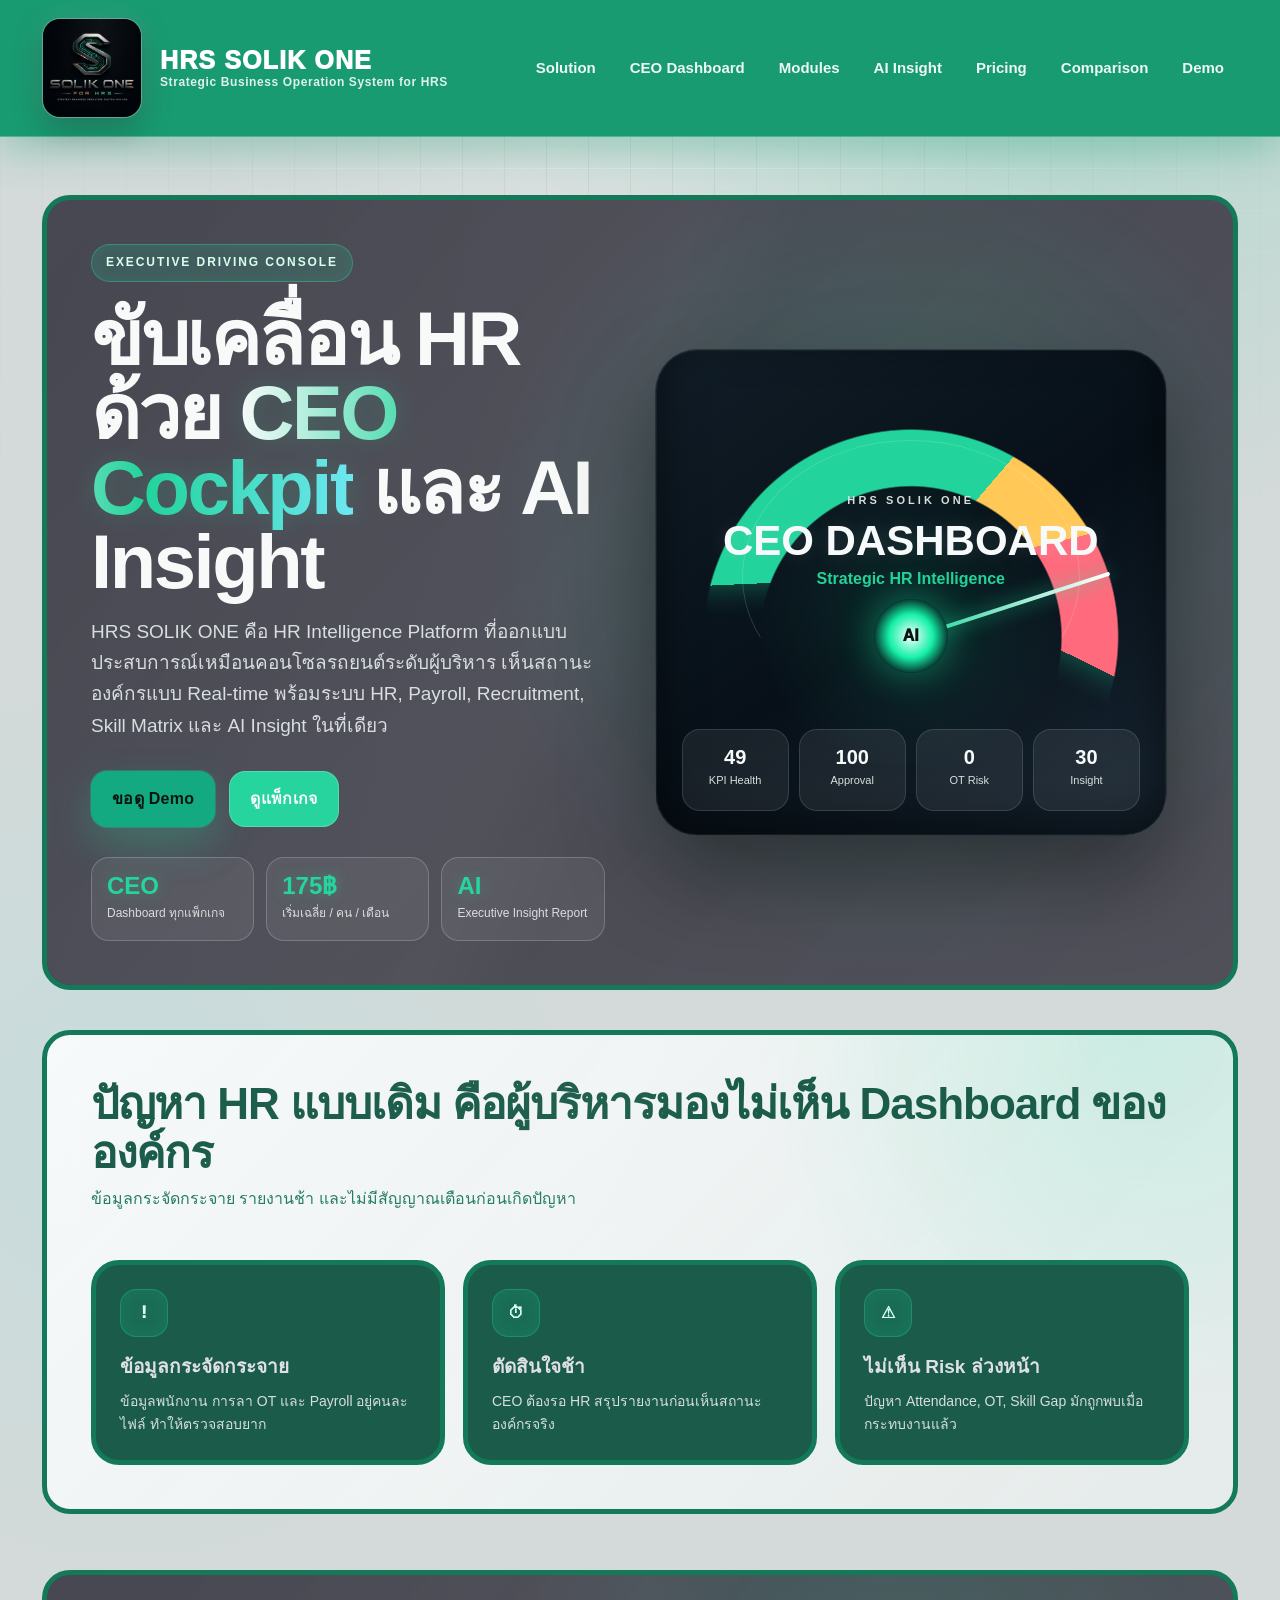
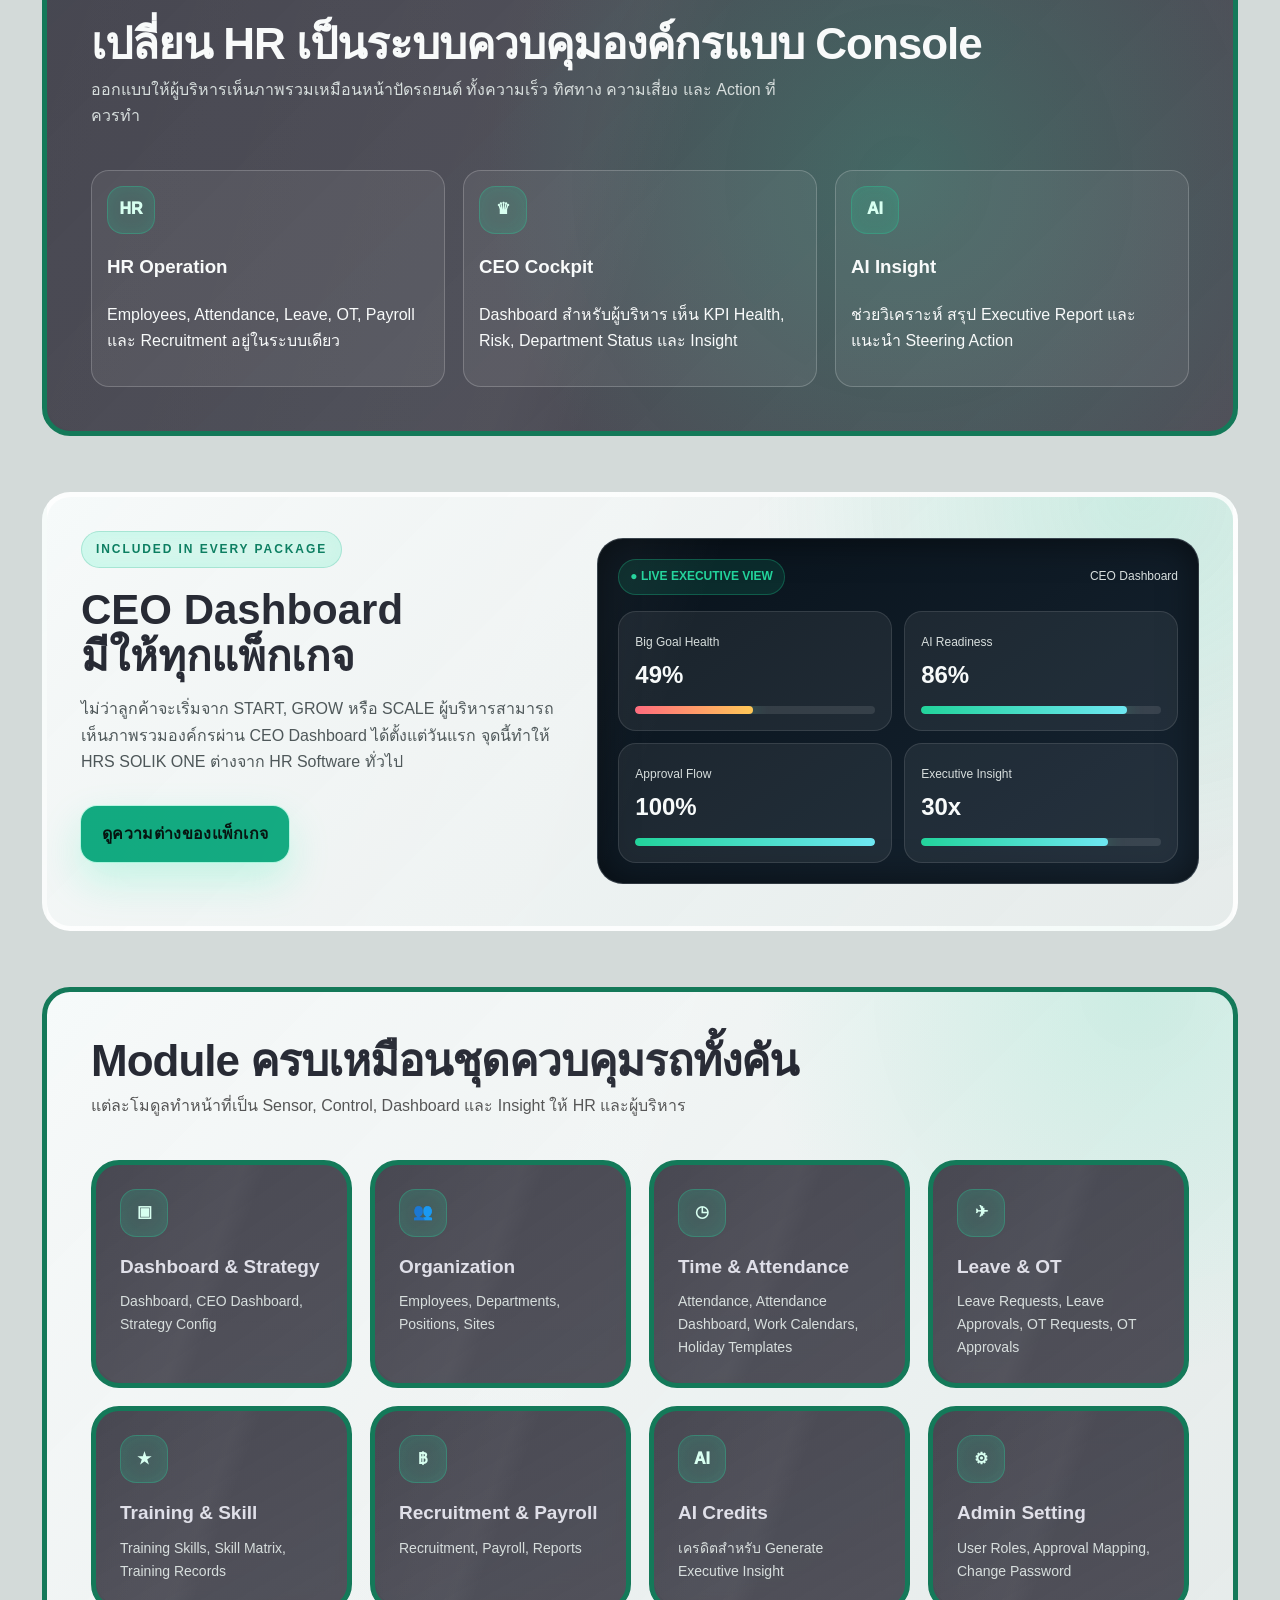
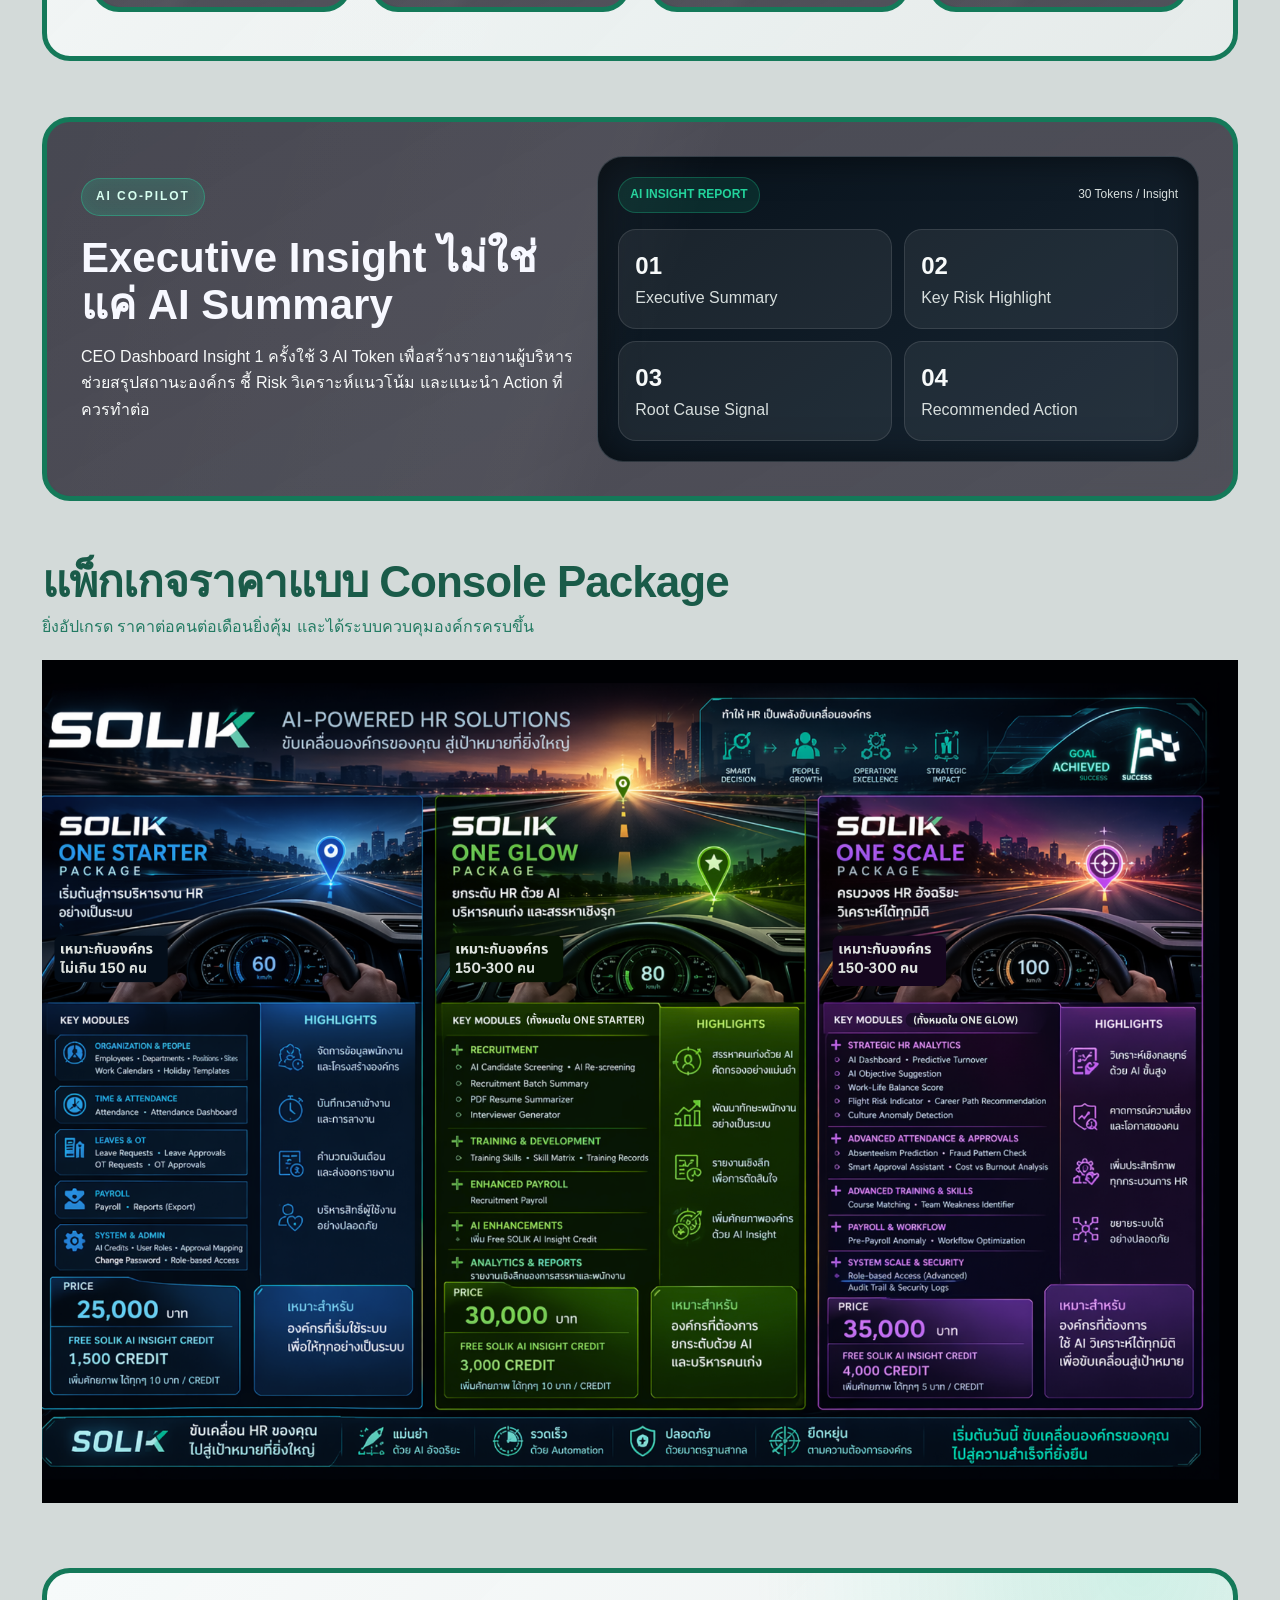
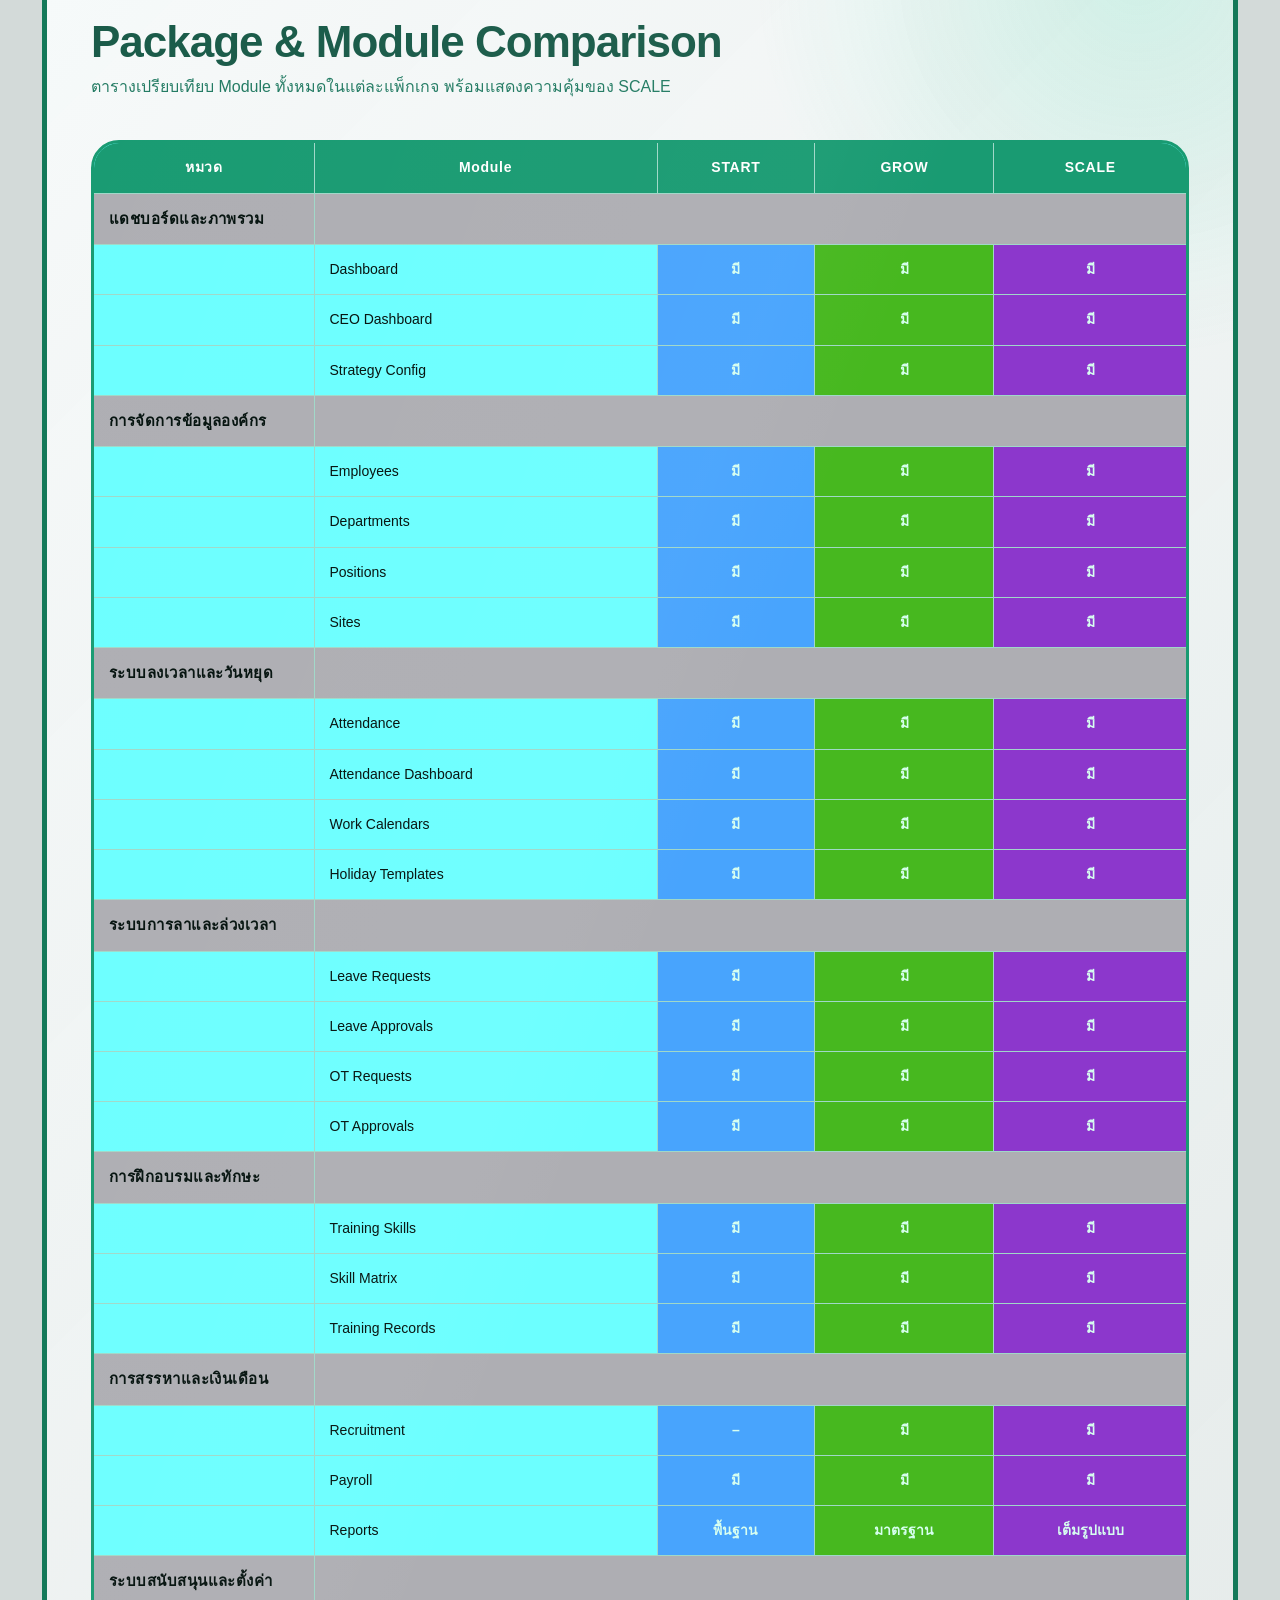
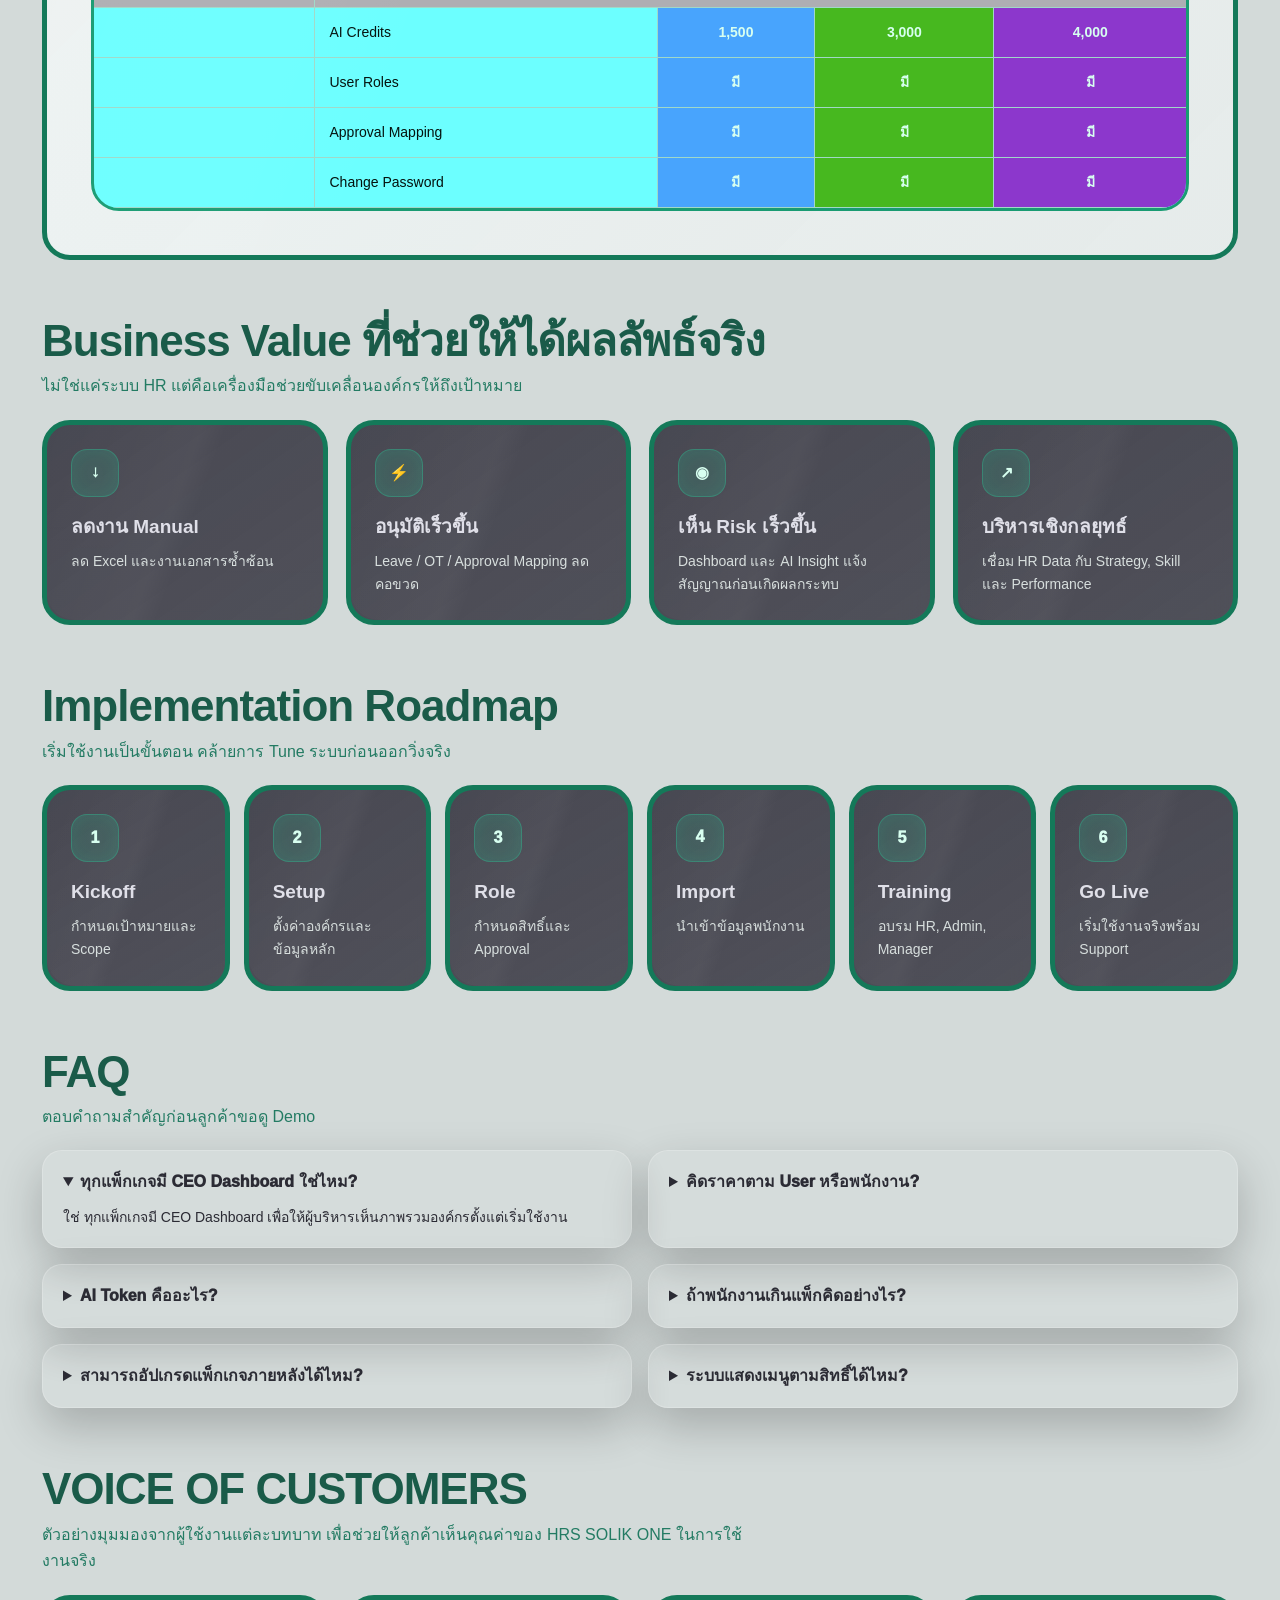
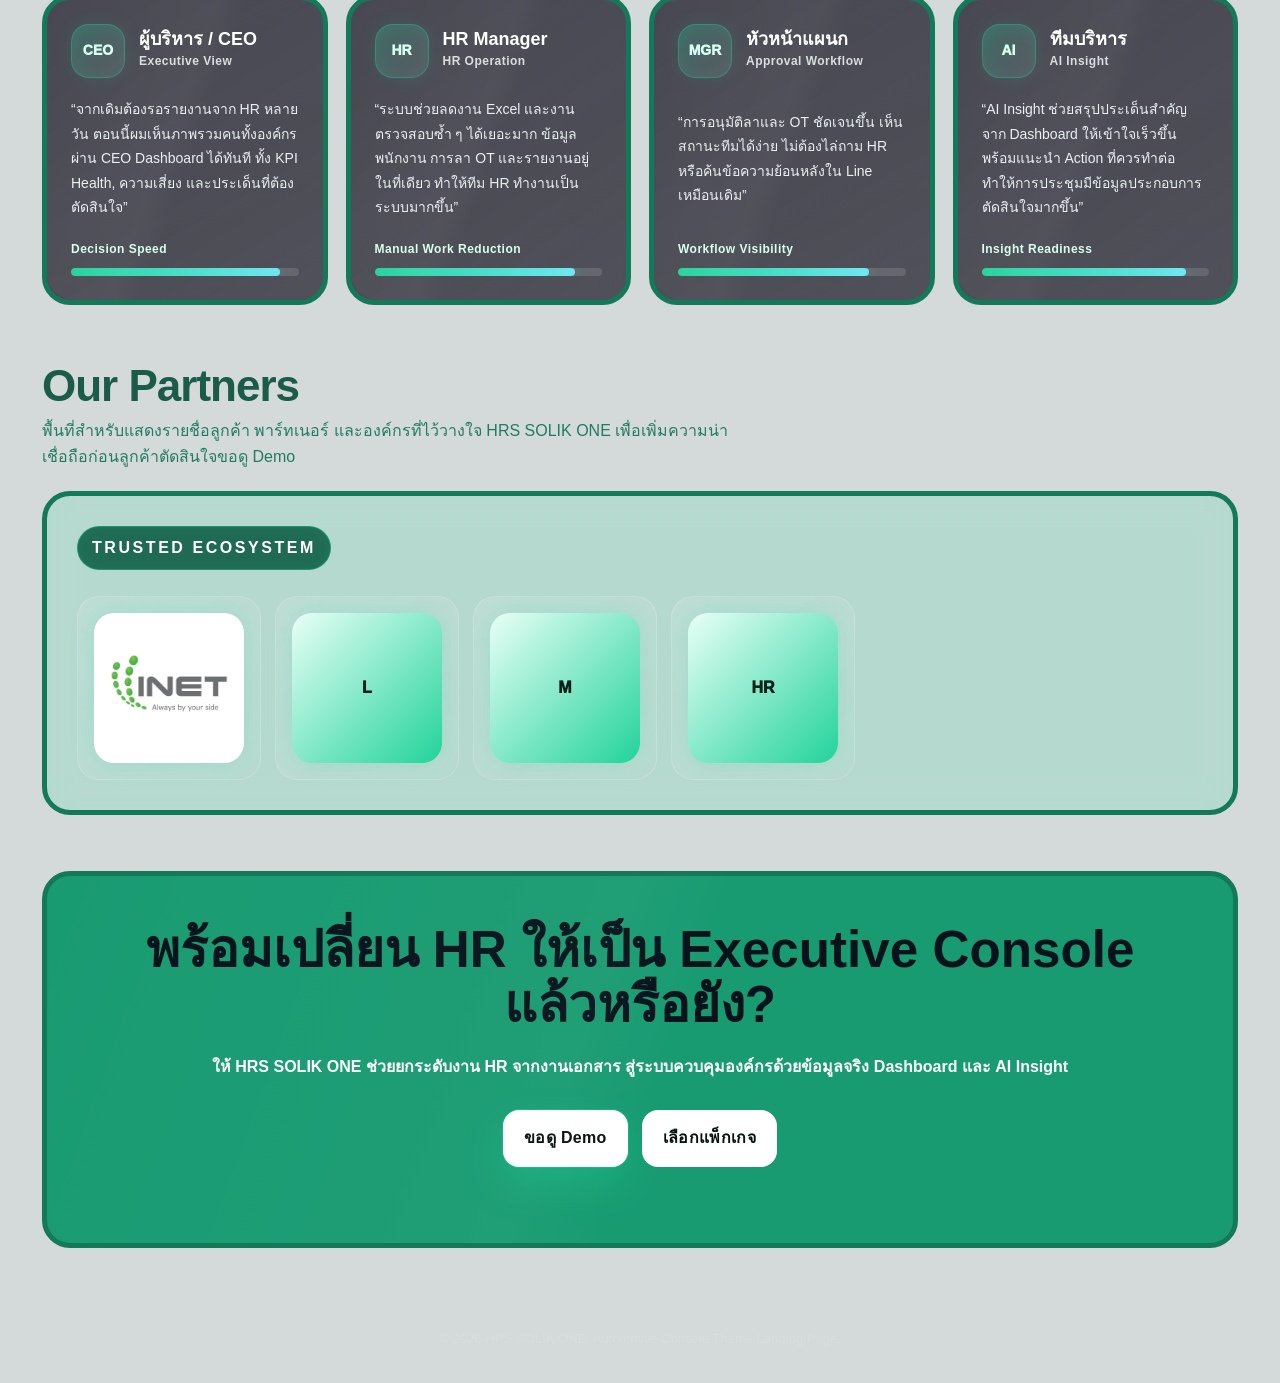
==== commit cdbe2444: "update" ====
--- a/index.html
+++ b/index.html
@@ -203,7 +203,7 @@
         </div>
 
         
-          <img src="ChatGPT Image Apr 25, 2026, 12_06_14 AM.png" alt="" style="width:100%;">
+          <img src="SOLIK PACKAGE FINAL.png" alt="" style="width:100%;">
           <!-- <div class="price-card panel">
             <div class="pkg">HR Digital Starter</div>
             <h3>START</h3>
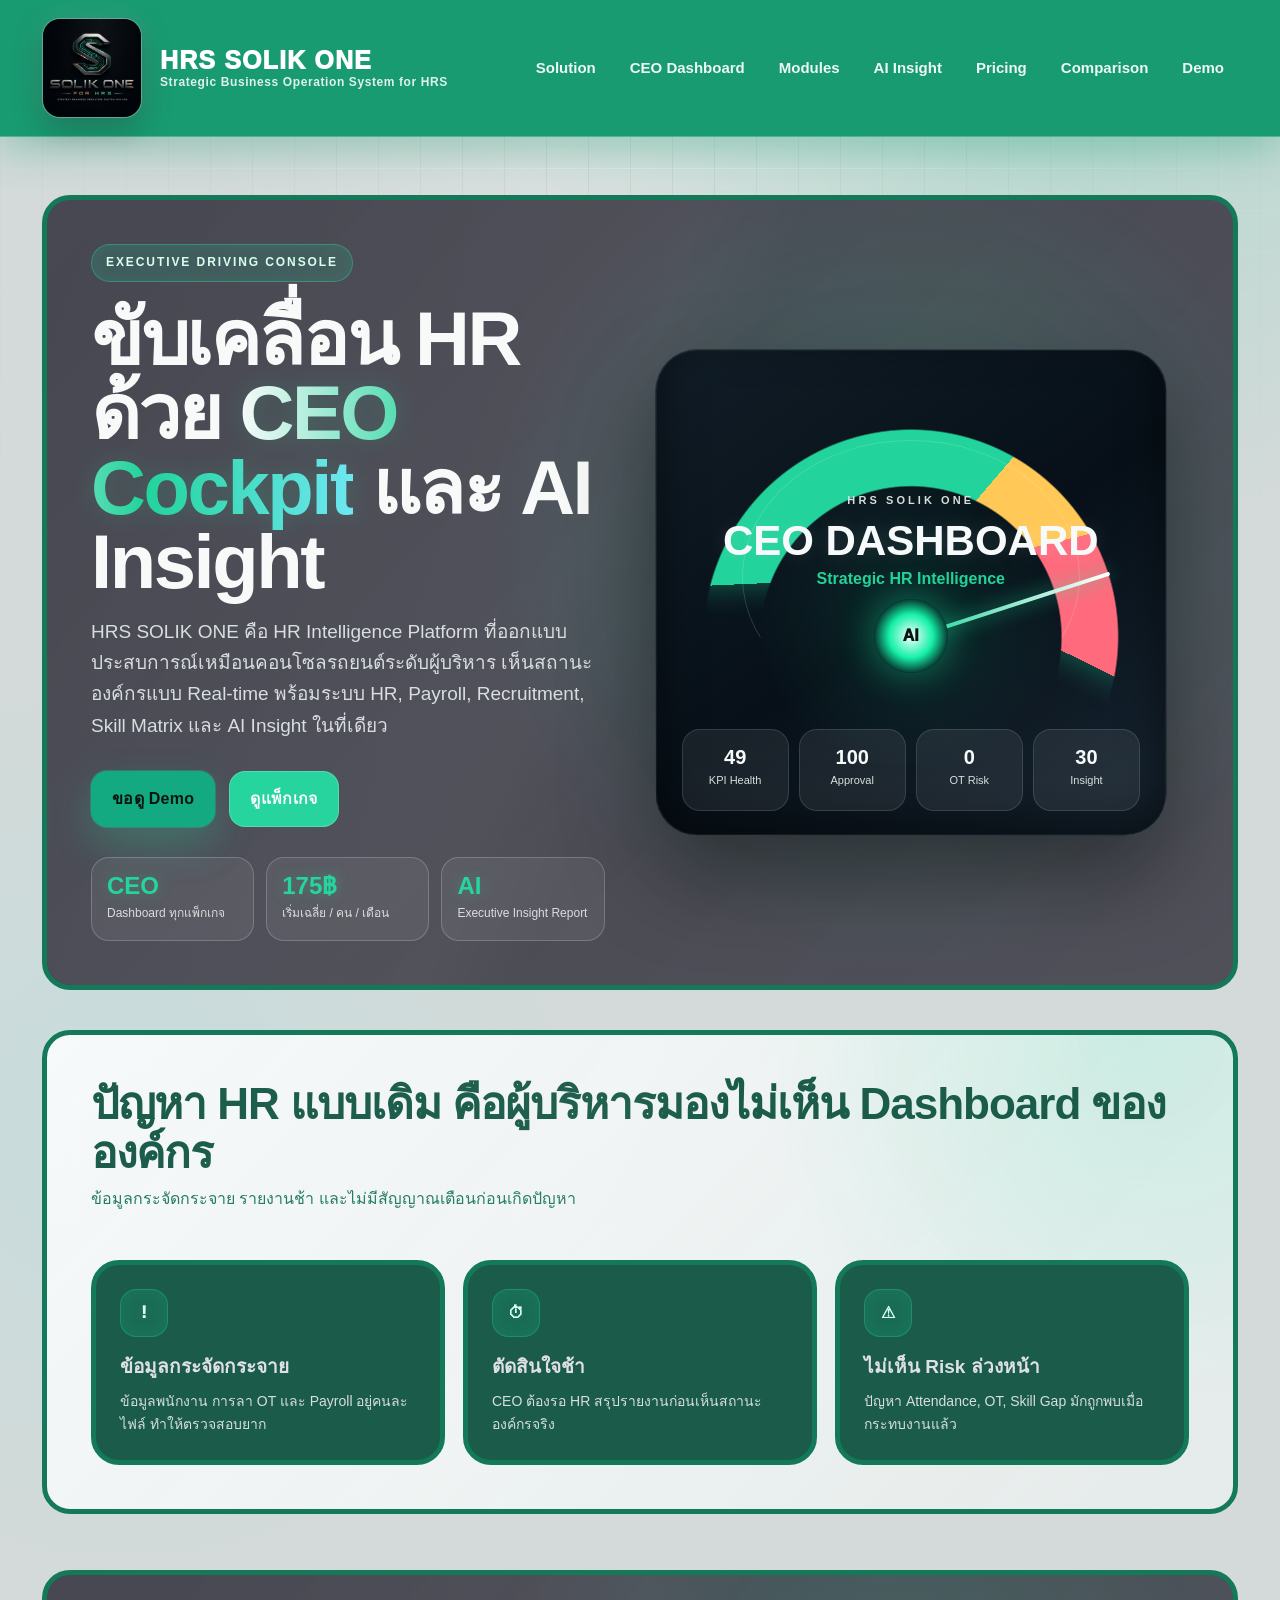
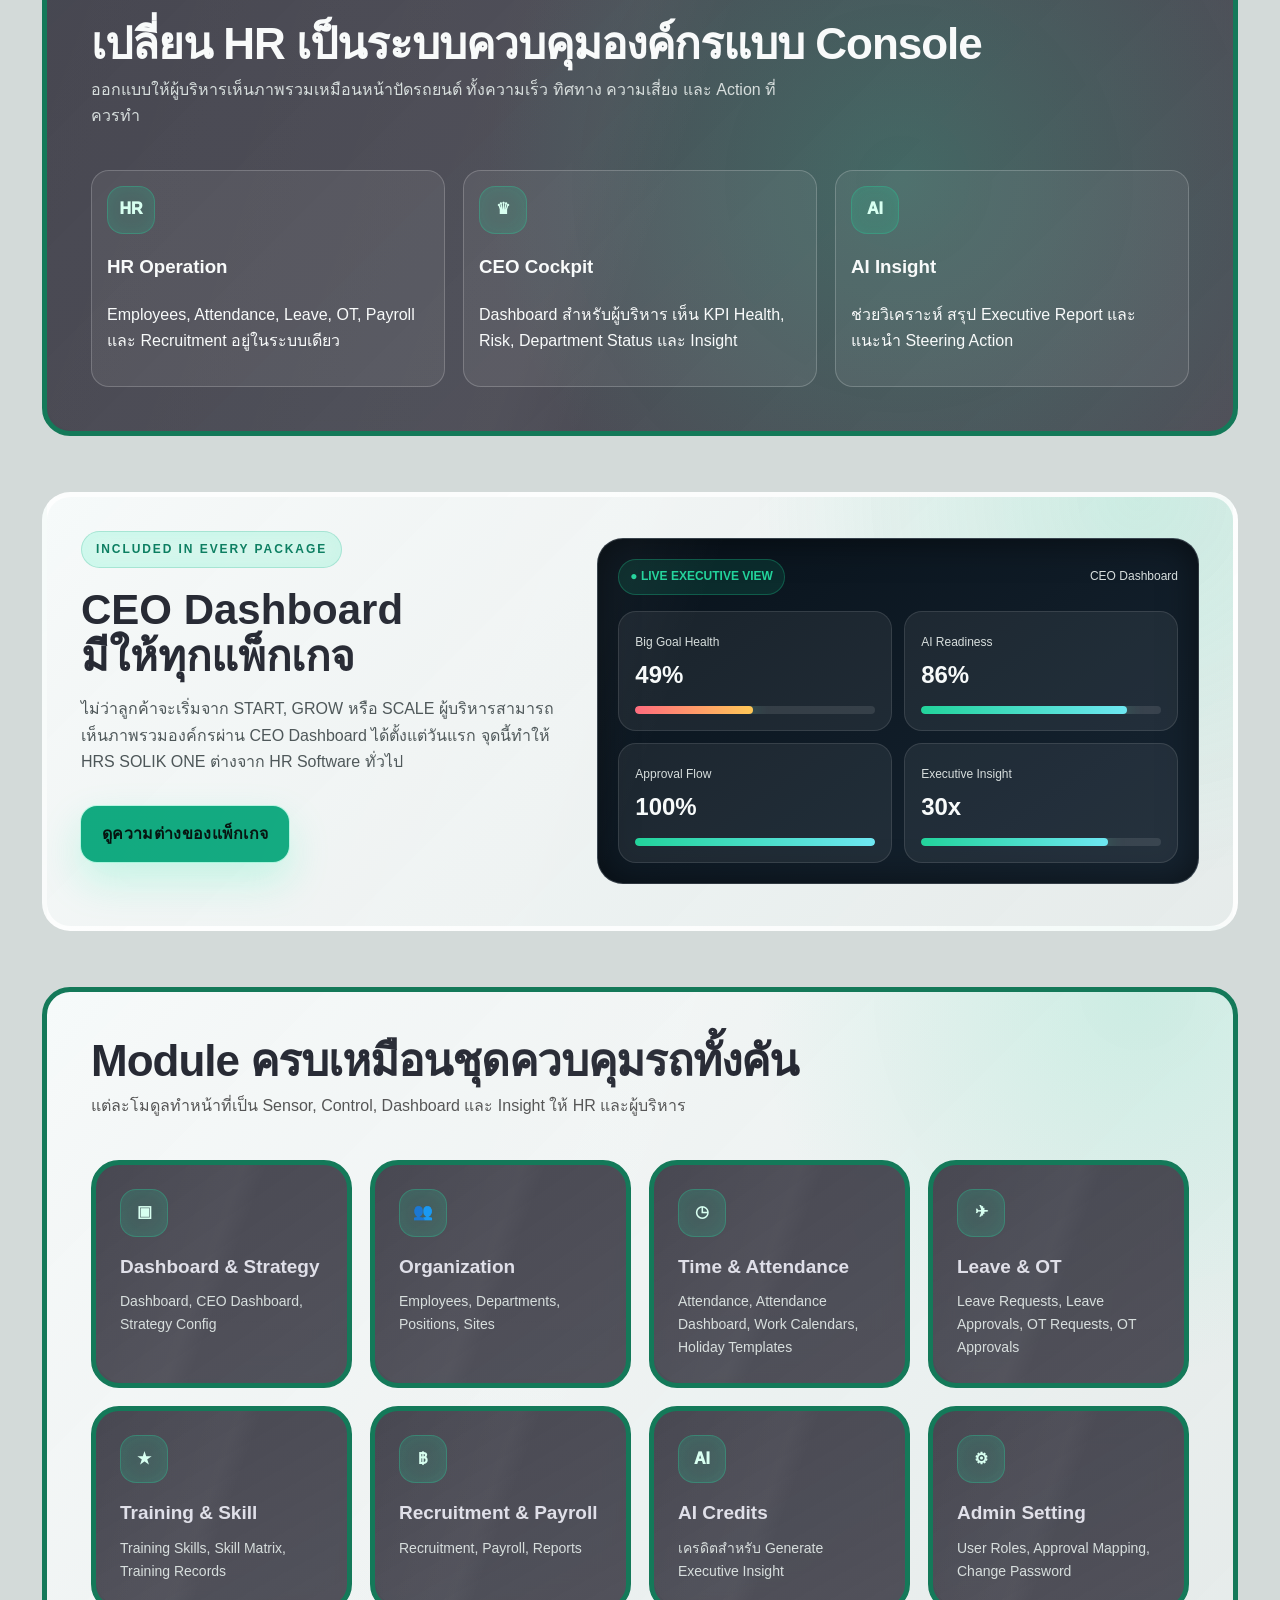
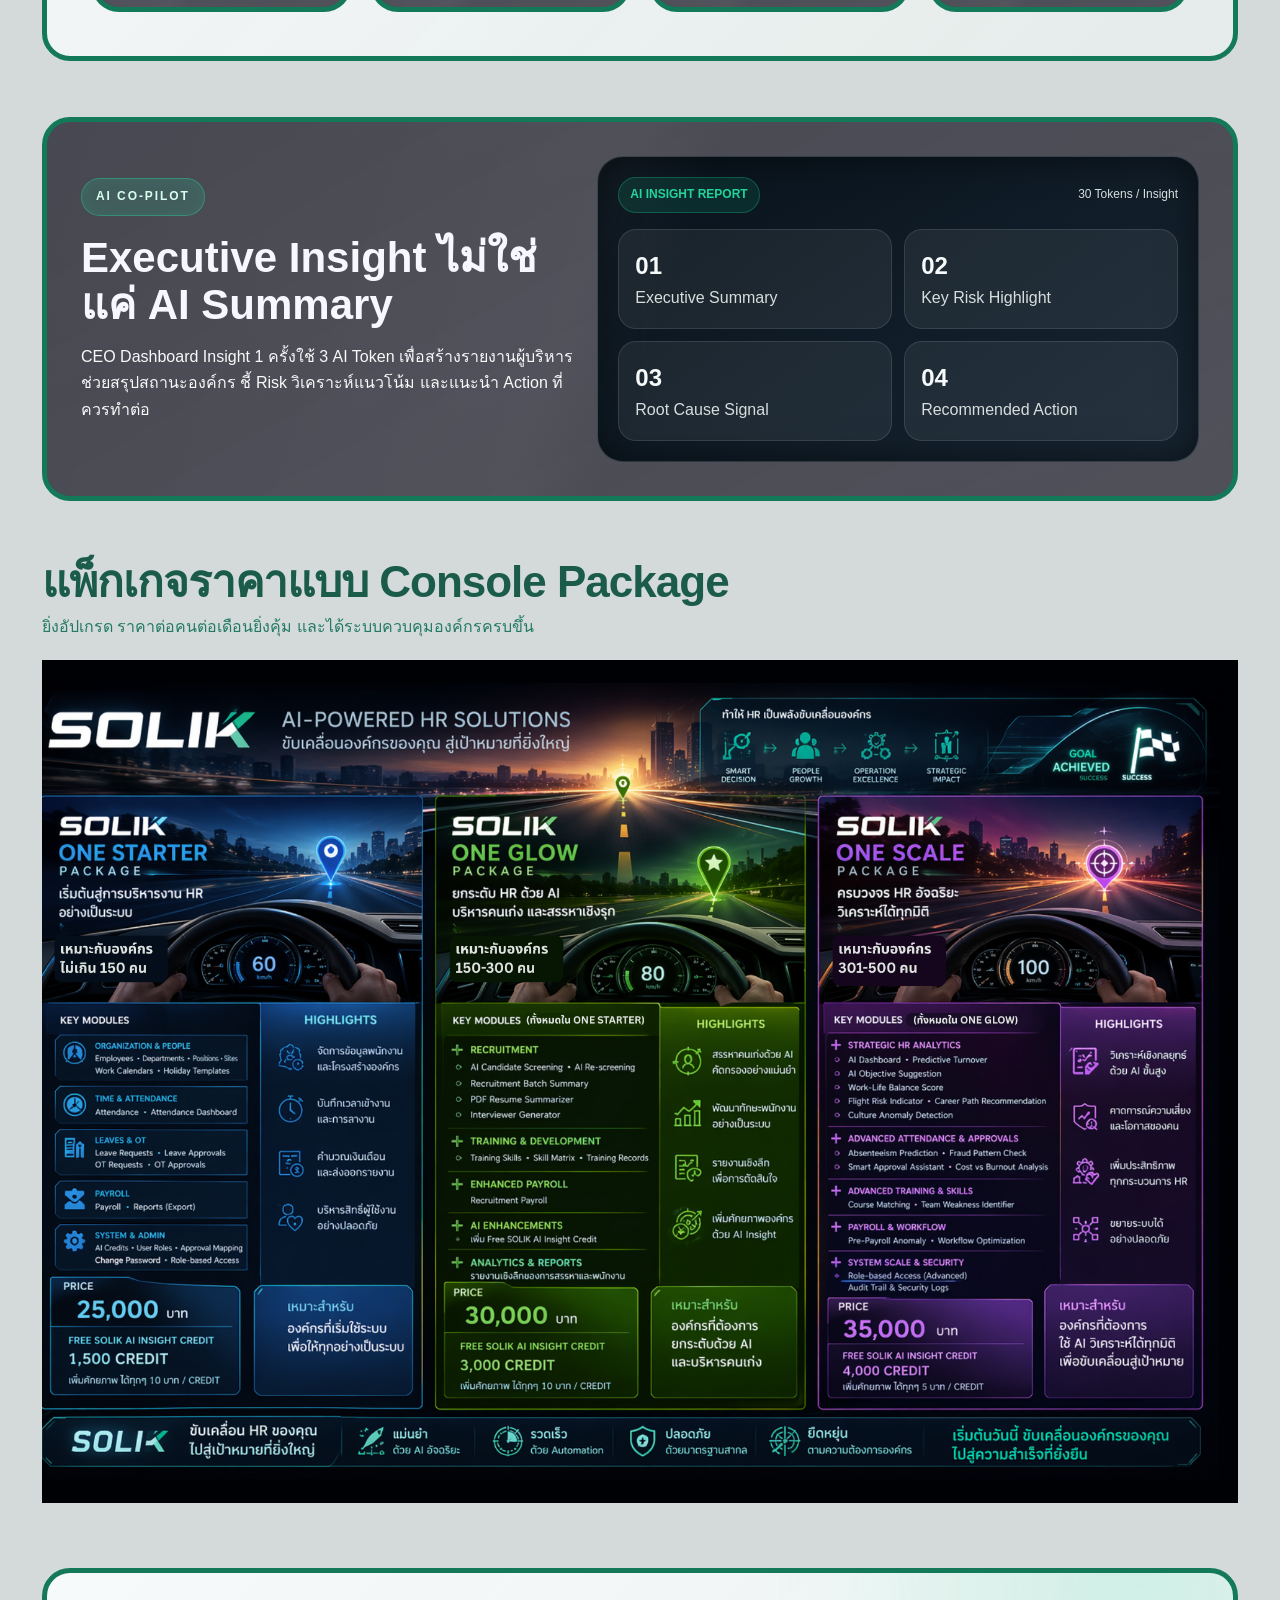
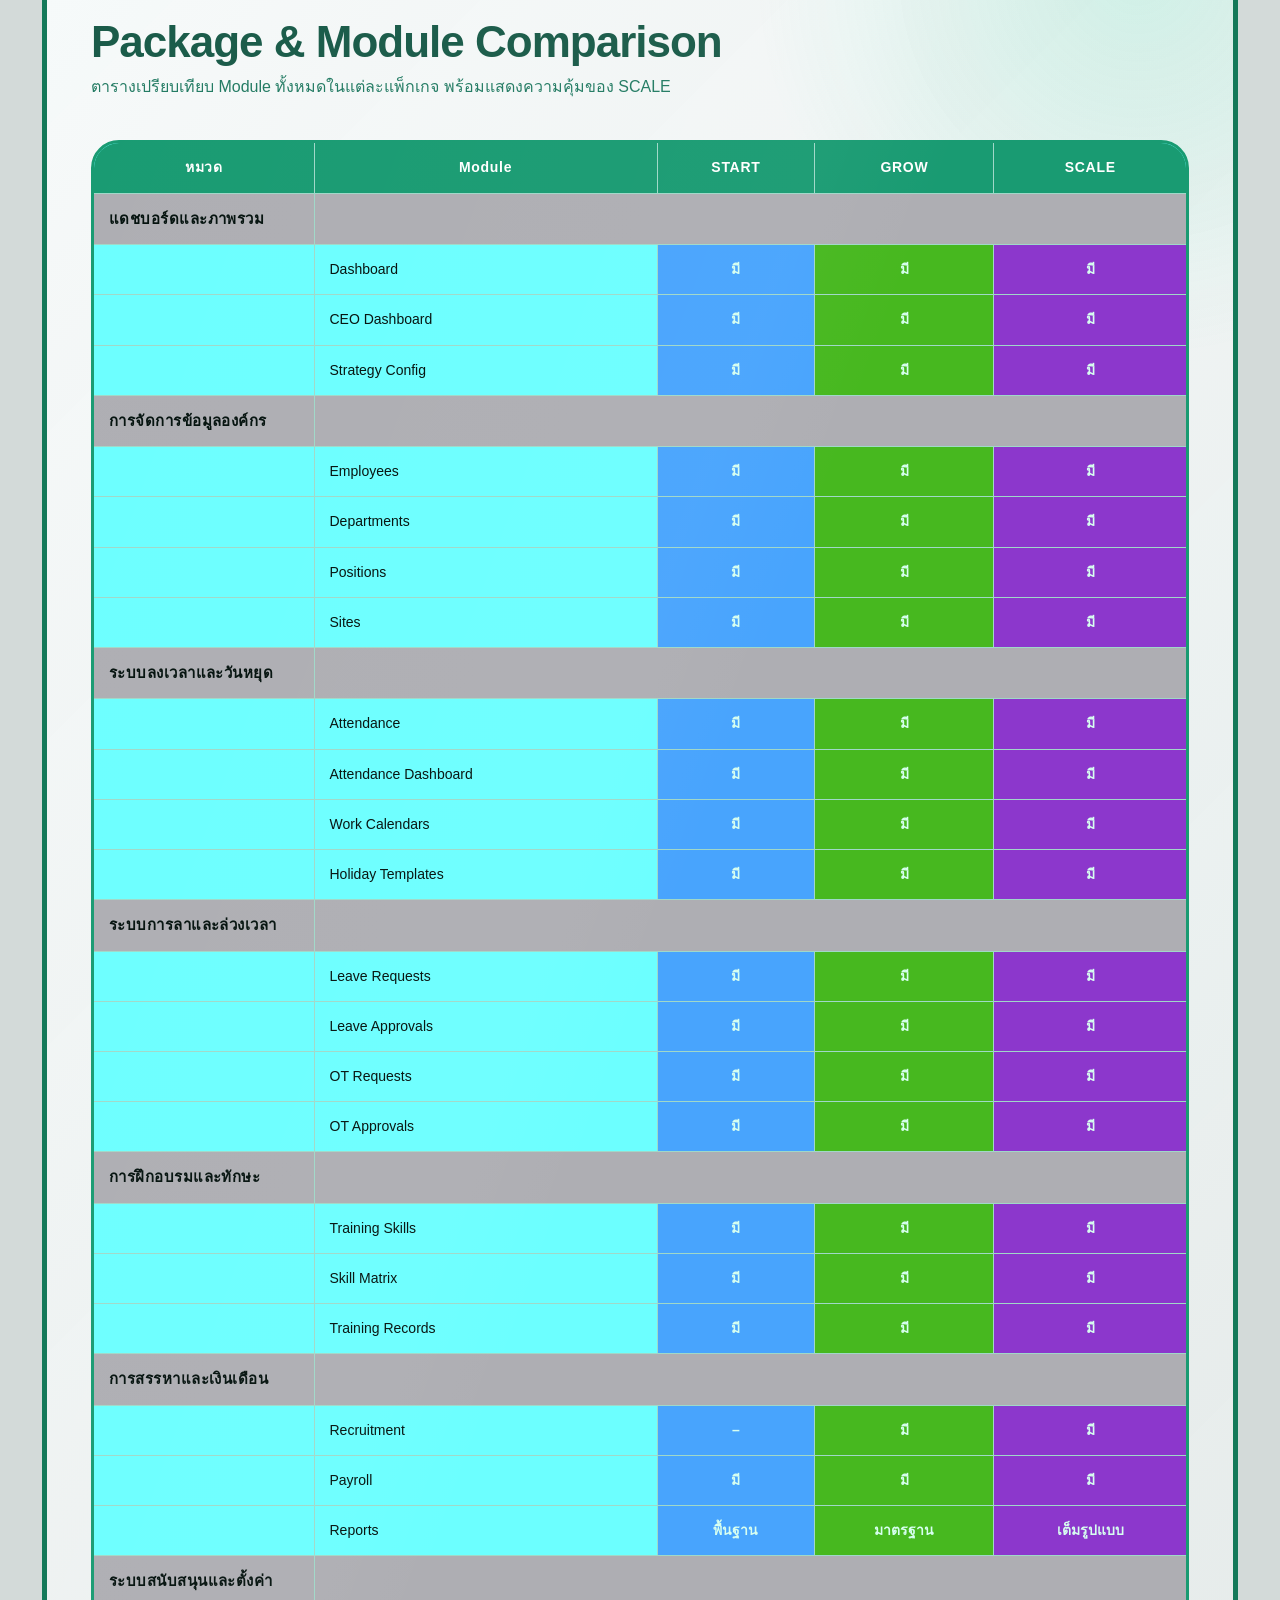
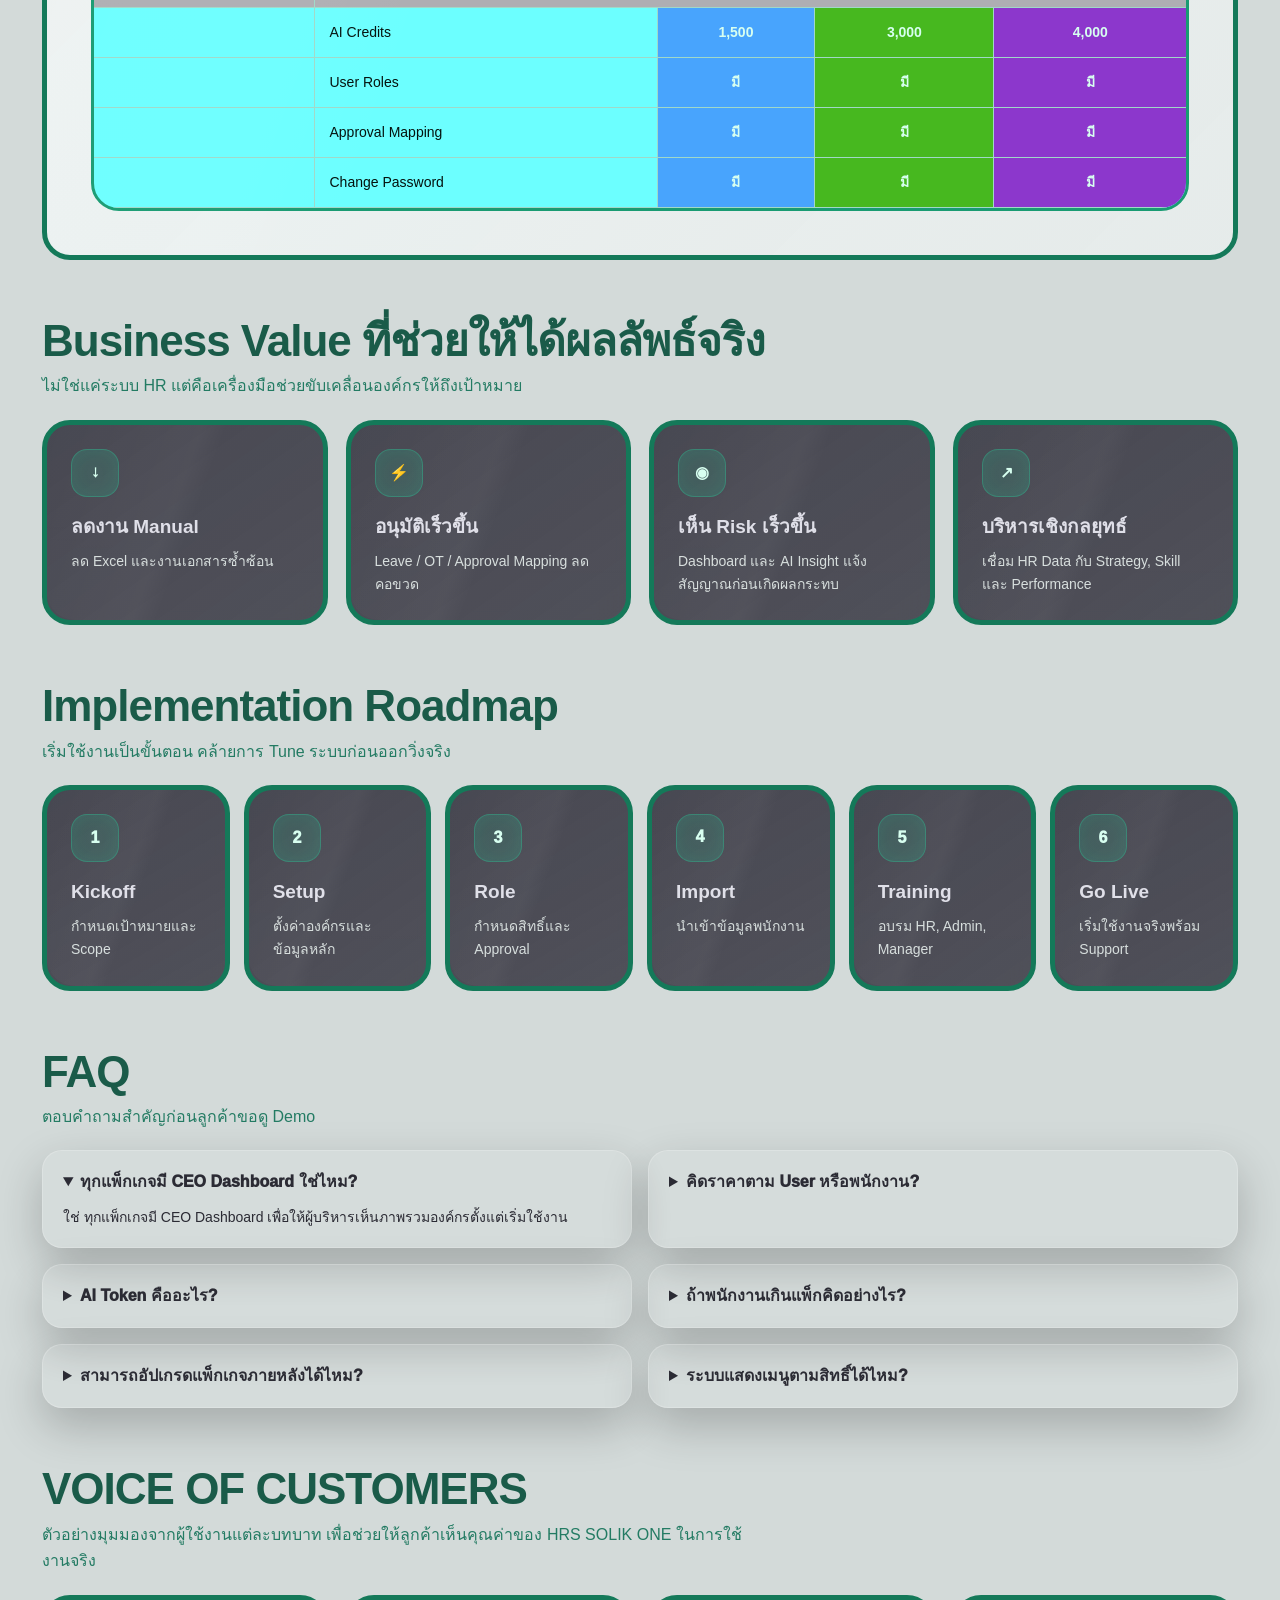
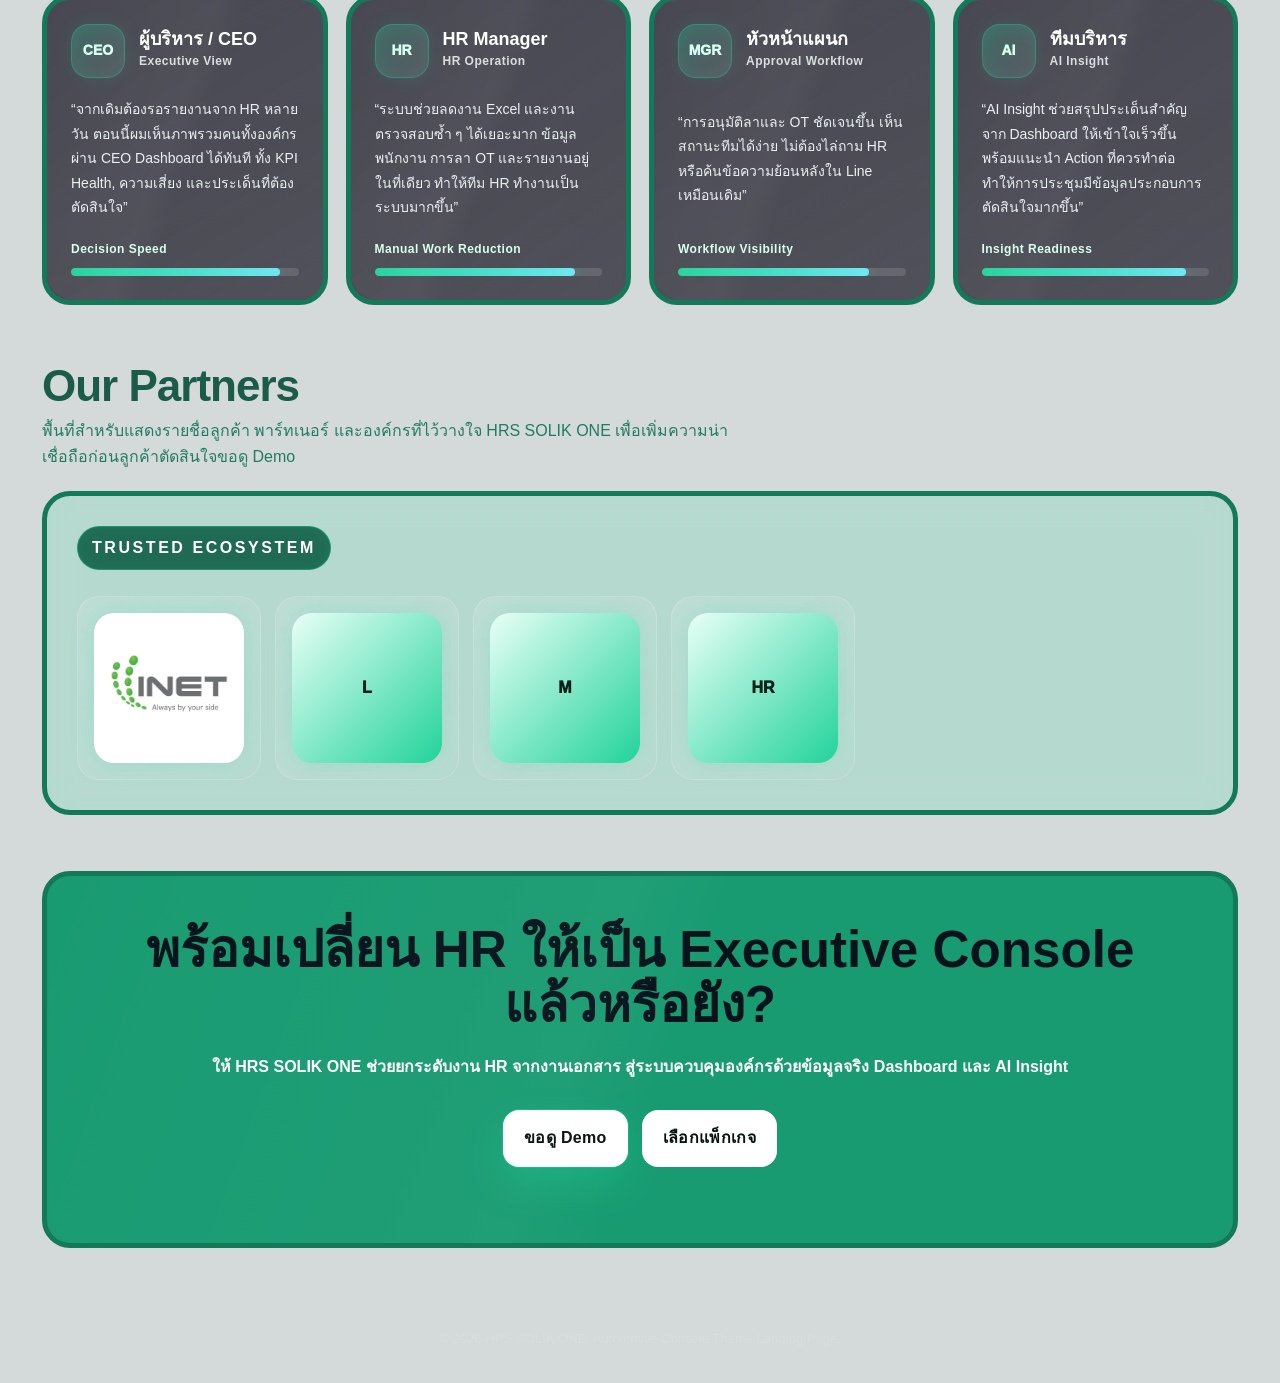
==== commit 1b661515: "update" ====
--- a/index.html
+++ b/index.html
@@ -203,7 +203,7 @@
         </div>
 
         
-          <img src="SOLIK PACKAGE FINAL.png" alt="" style="width:100%;">
+          <img src="SOLIK PACKAGE FINAL3.png" alt="" style="width:100%;">
           <!-- <div class="price-card panel">
             <div class="pkg">HR Digital Starter</div>
             <h3>START</h3>
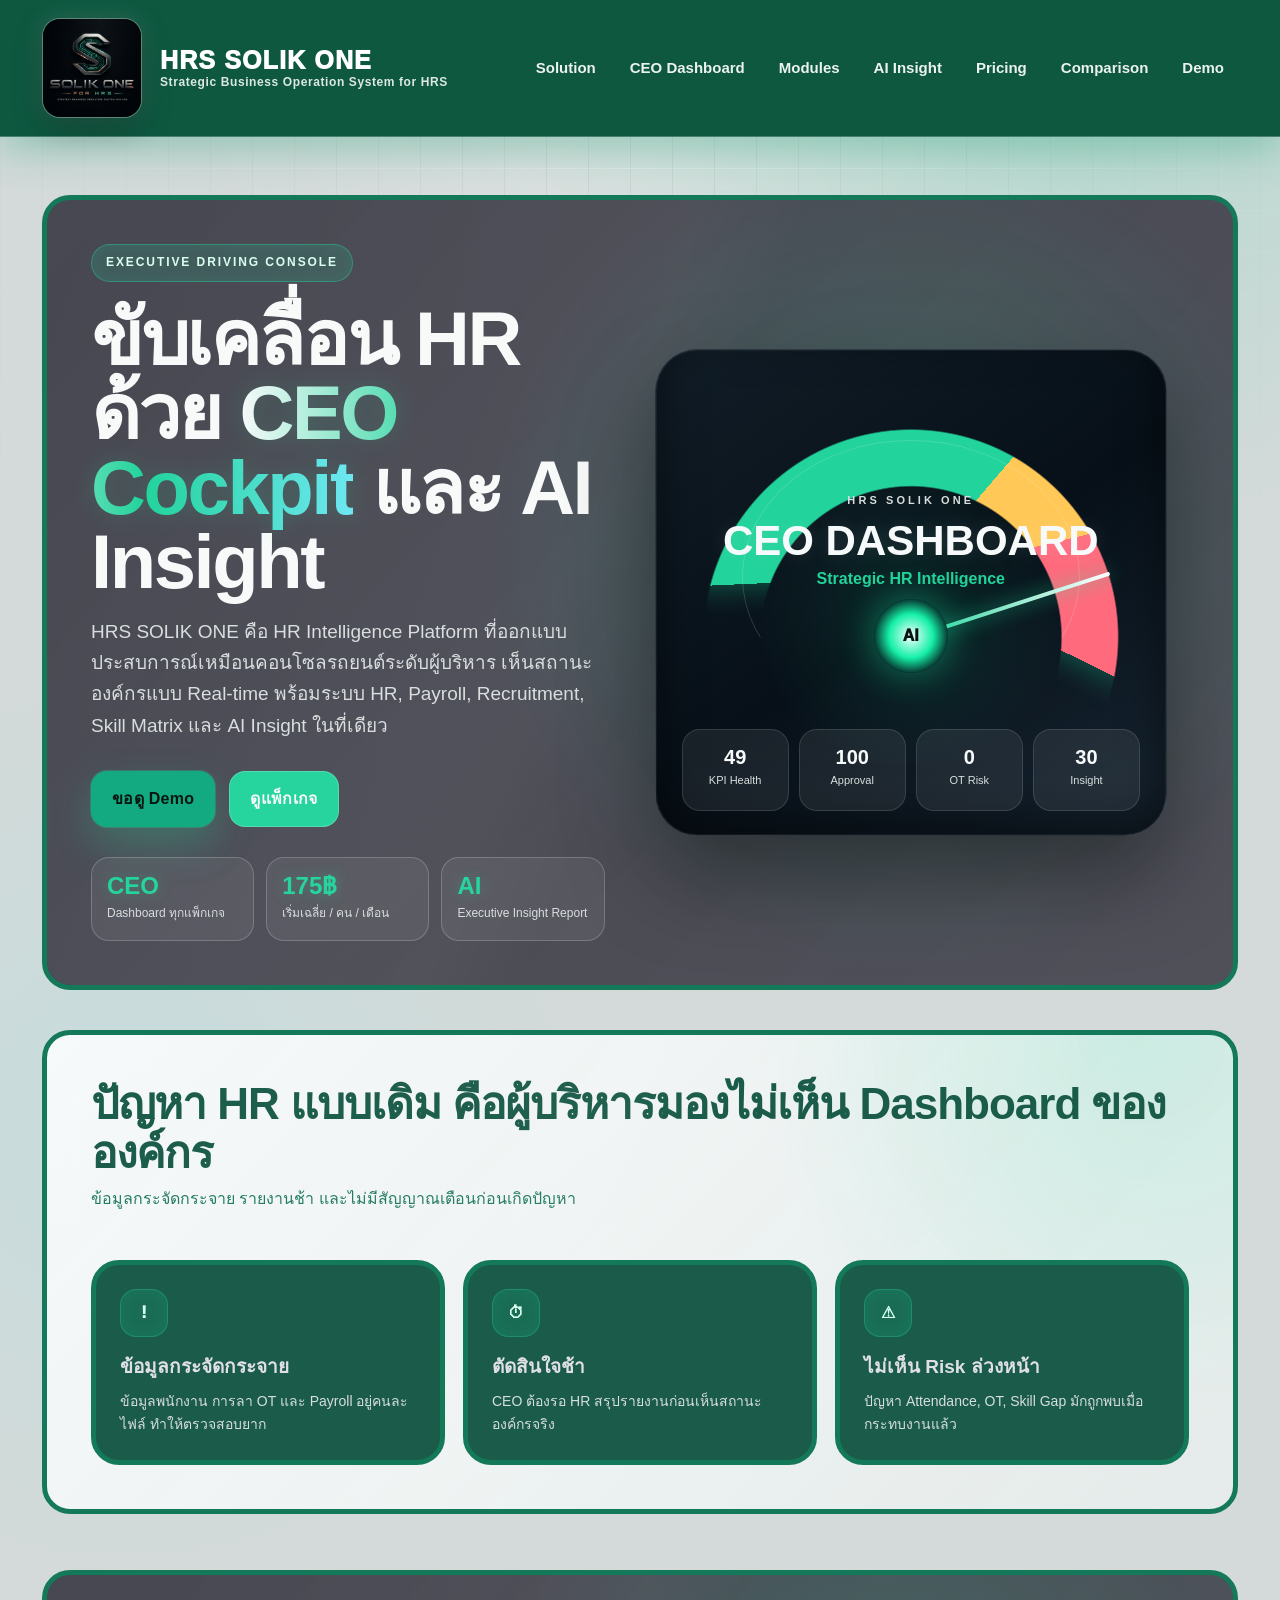
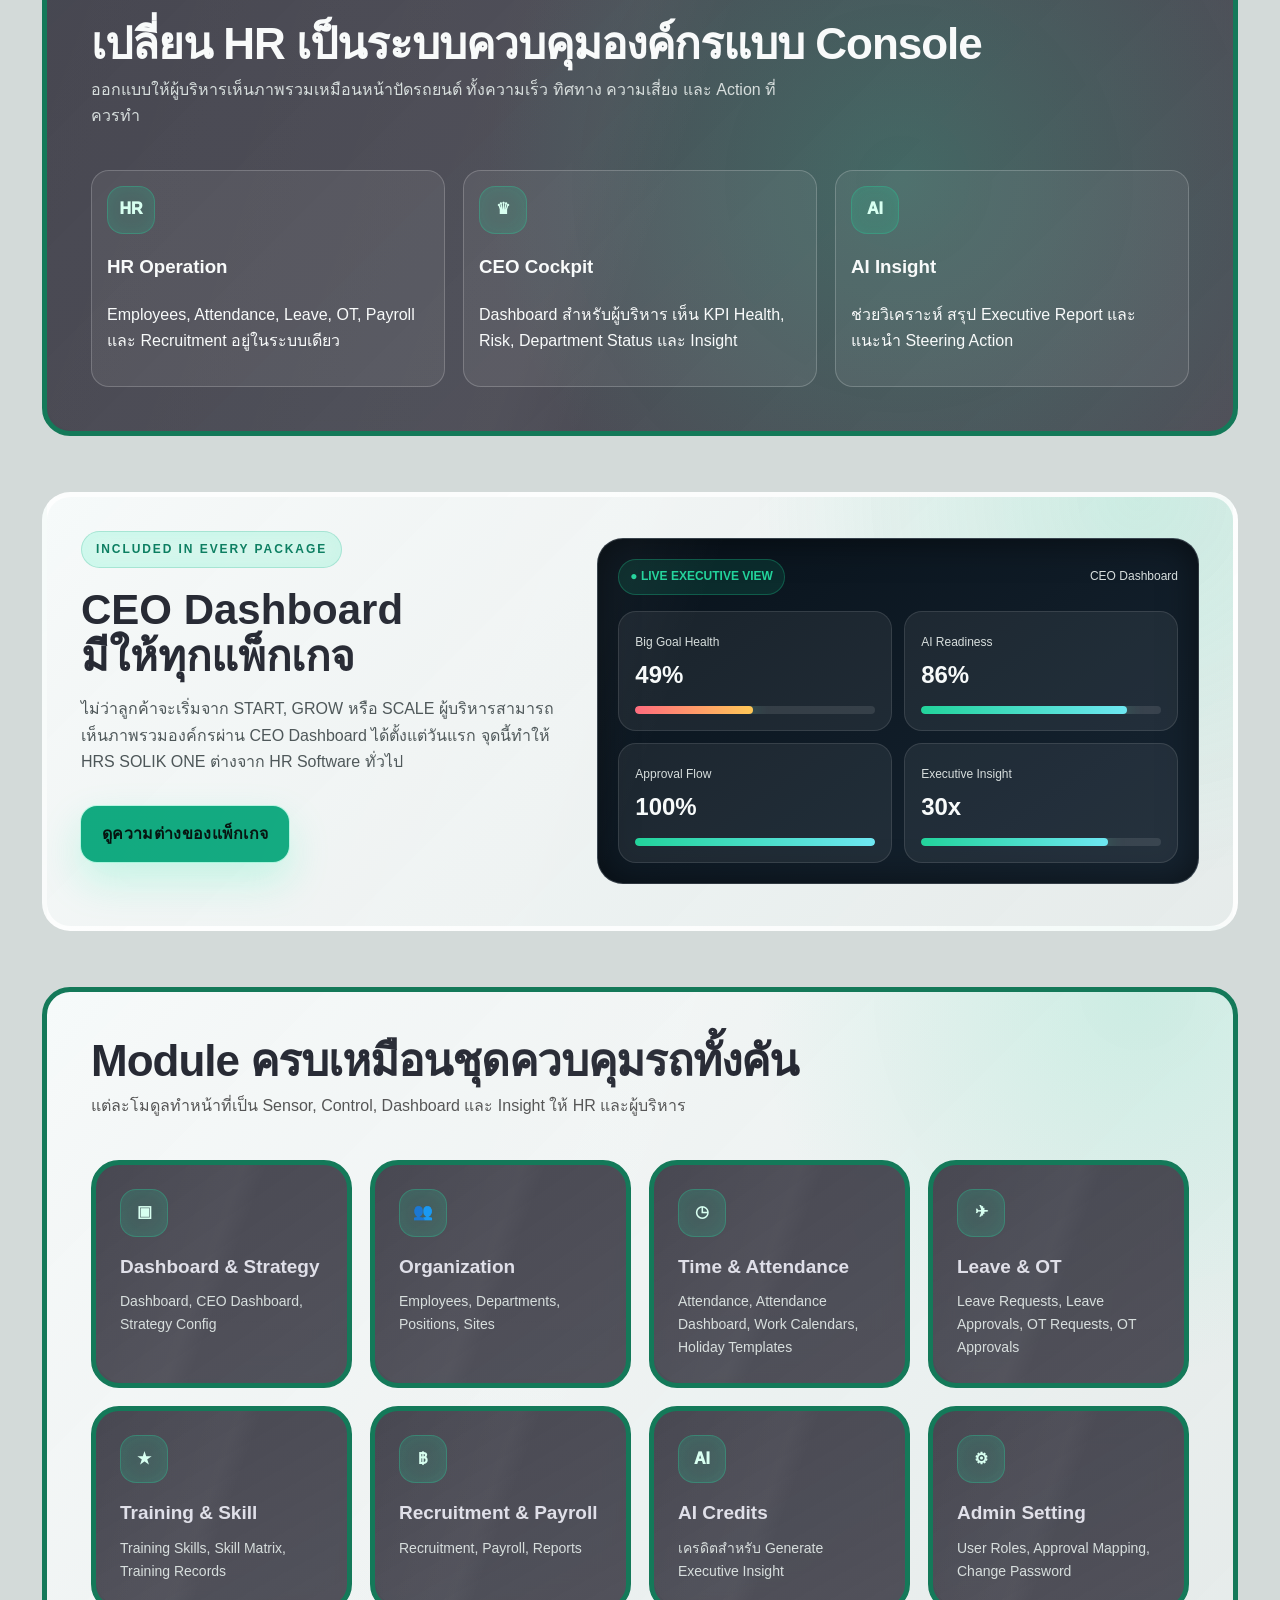
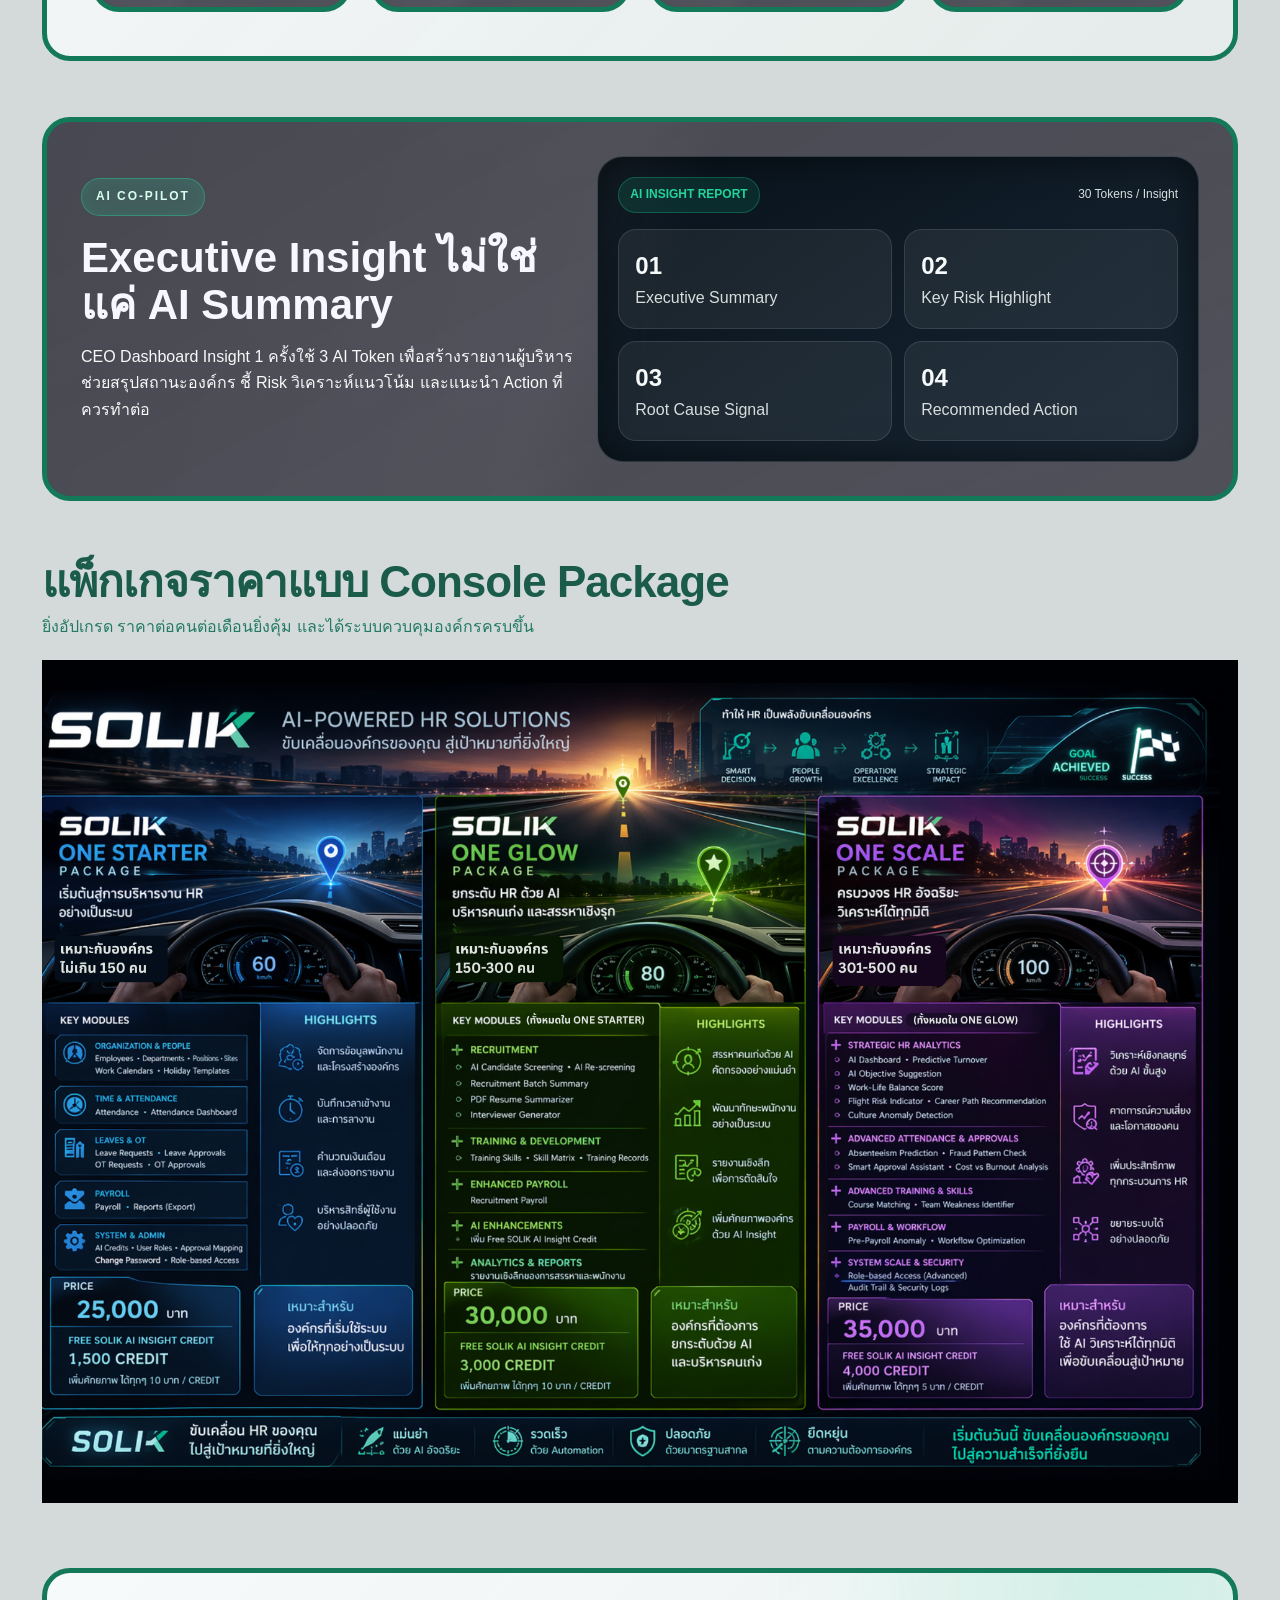
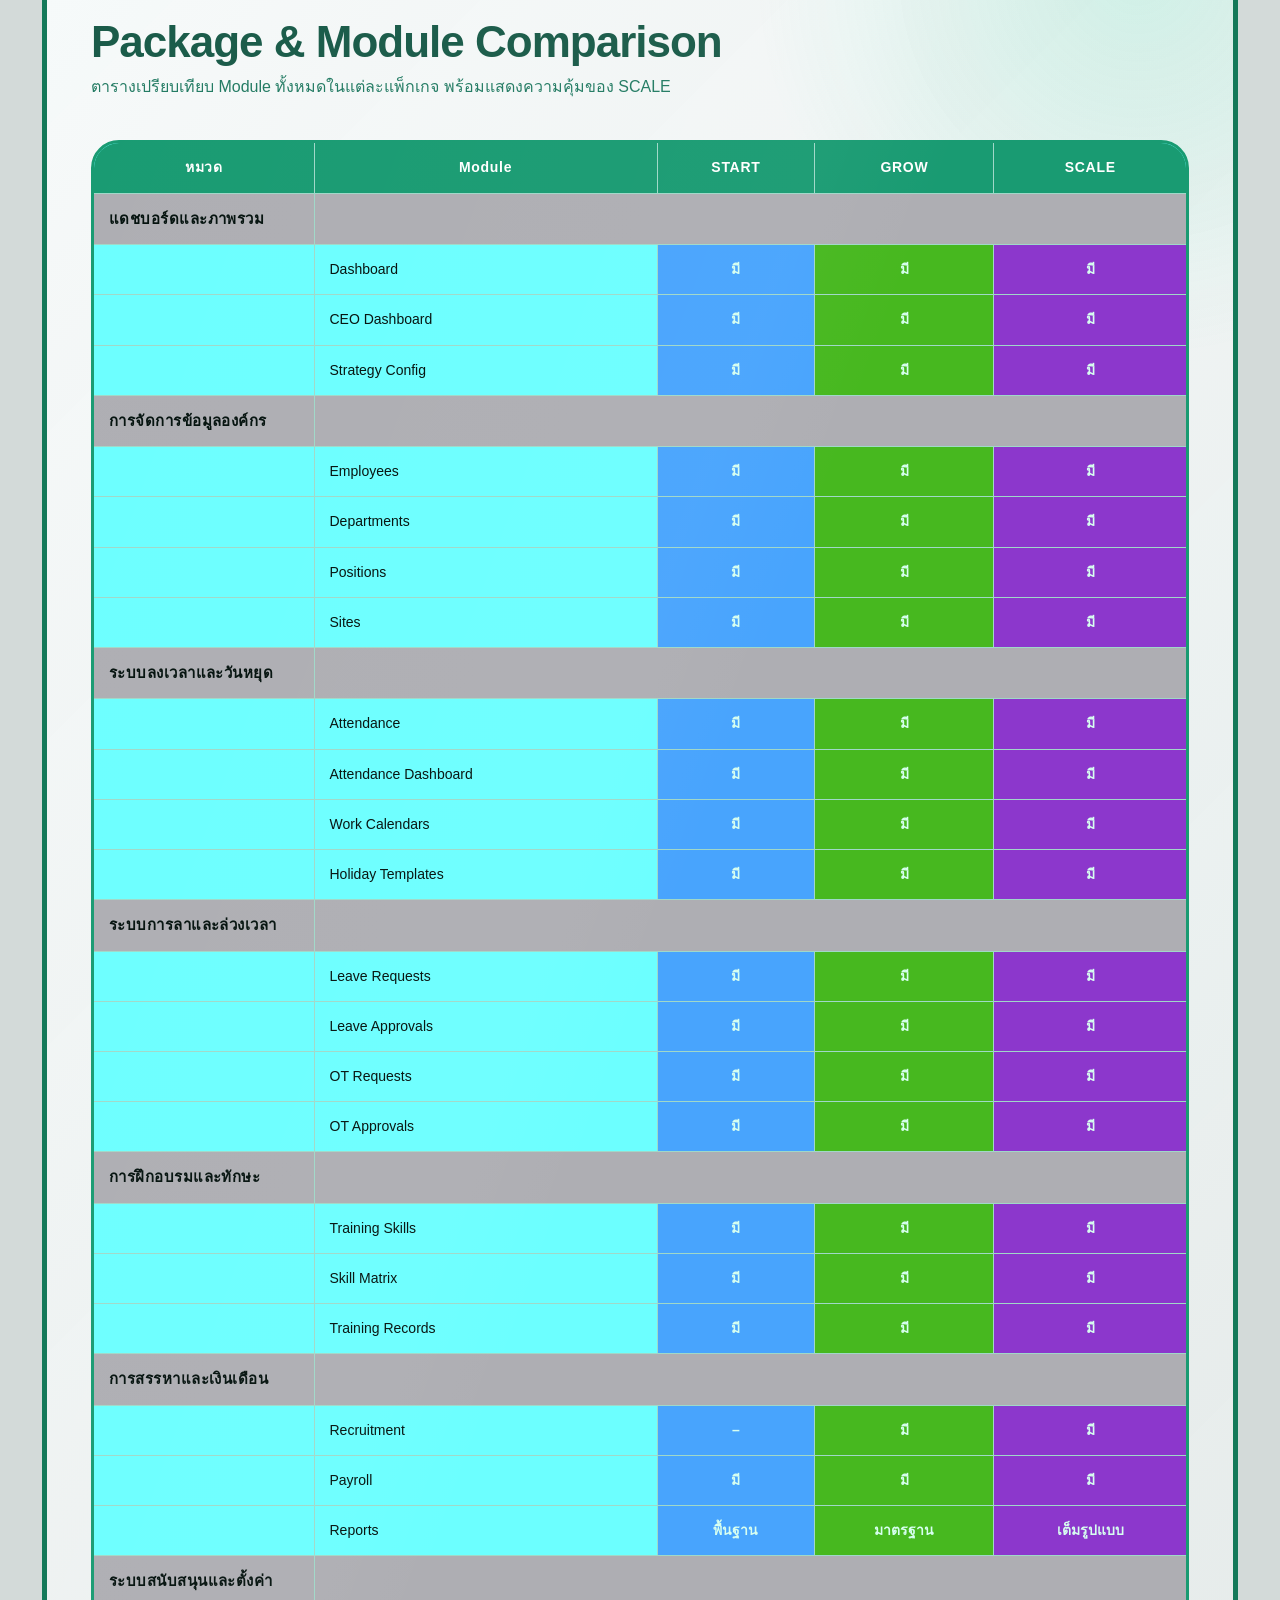
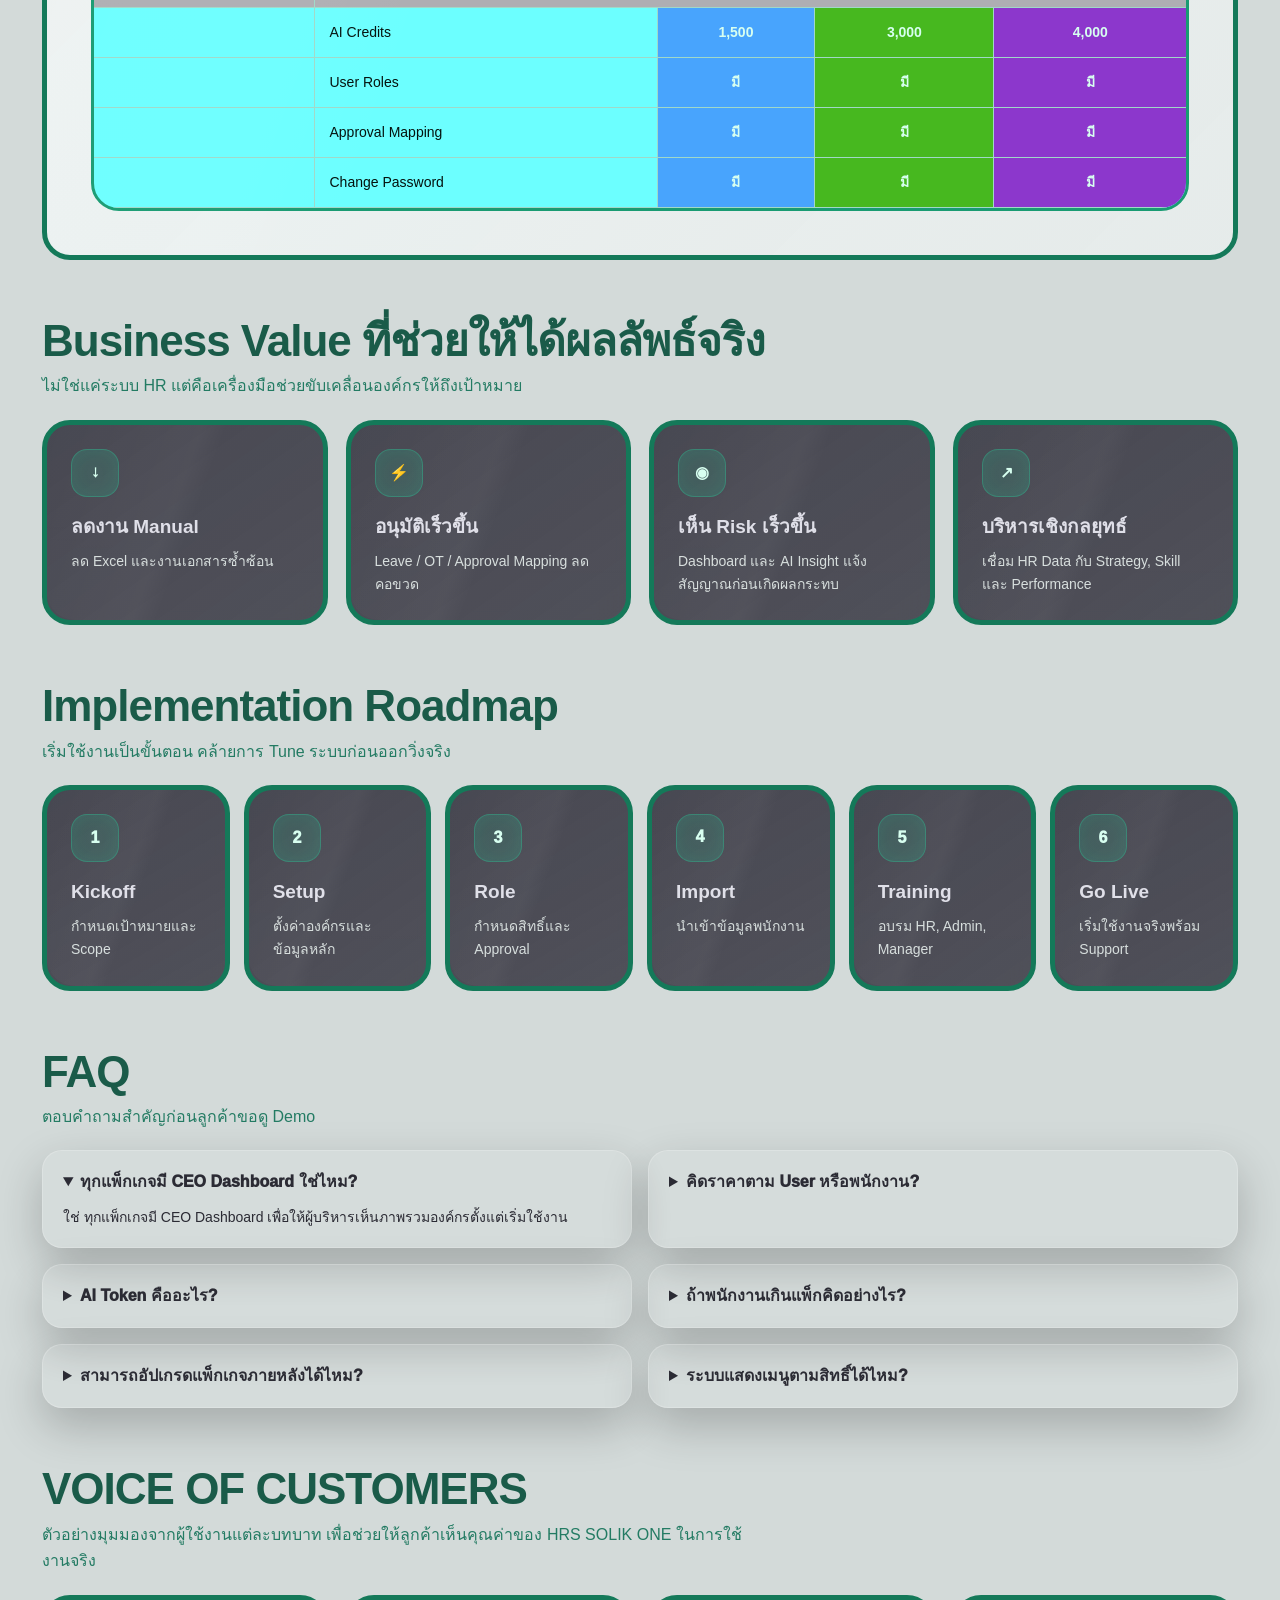
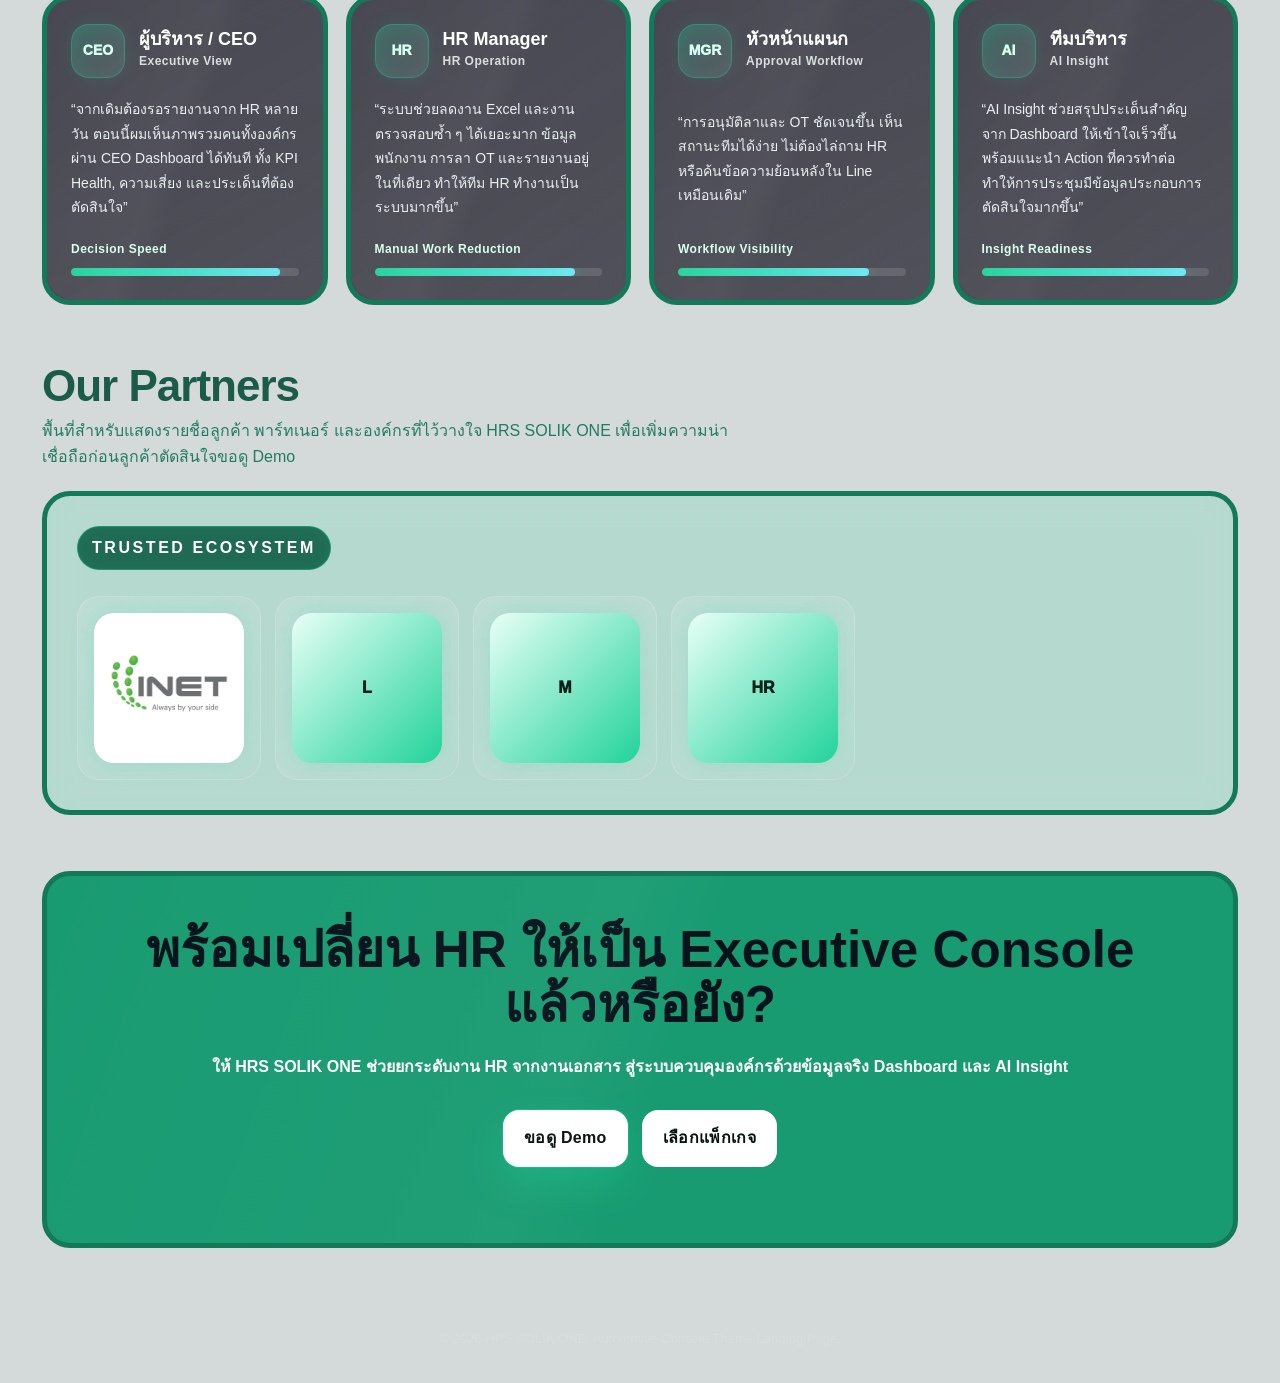
==== commit 30c9fbd6: "update" ====
--- a/index.html
+++ b/index.html
@@ -4,7 +4,7 @@
   <meta charset="UTF-8" />
   <meta name="viewport" content="width=device-width, initial-scale=1.0" />
   <title>HRS SOLIK ONE | Executive Console Landing Page</title>
-  <link rel="stylesheet" type="text/css" href="style.css?version=1.4">
+  <link rel="stylesheet" type="text/css" href="style.css?version=1.5">
 </head>
 <body class="palette-d3dad9">
   <header class="topbar">
--- a/style.css
+++ b/style.css
@@ -1079,7 +1079,7 @@
   
     /* Requested topbar update */
     body.palette-d3dad9 .topbar {
-      background: #199b72 !important;
+      background: #0e5840 !important;
       min-height: 96px;
       border-bottom-color: rgba(255,255,255,.24);
       box-shadow: 0 14px 34px rgba(25,155,114,.30);
@@ -1178,7 +1178,7 @@
   
     /* New SOLIK ONE logo topbar adjustment */
     body.palette-d3dad9 .topbar {
-      background: #199b72 !important;
+      background: #0e5840 !important;
       min-height: 112px;
       border-bottom-color: rgba(255,255,255,.24);
       box-shadow: 0 14px 36px rgba(25,155,114,.32);
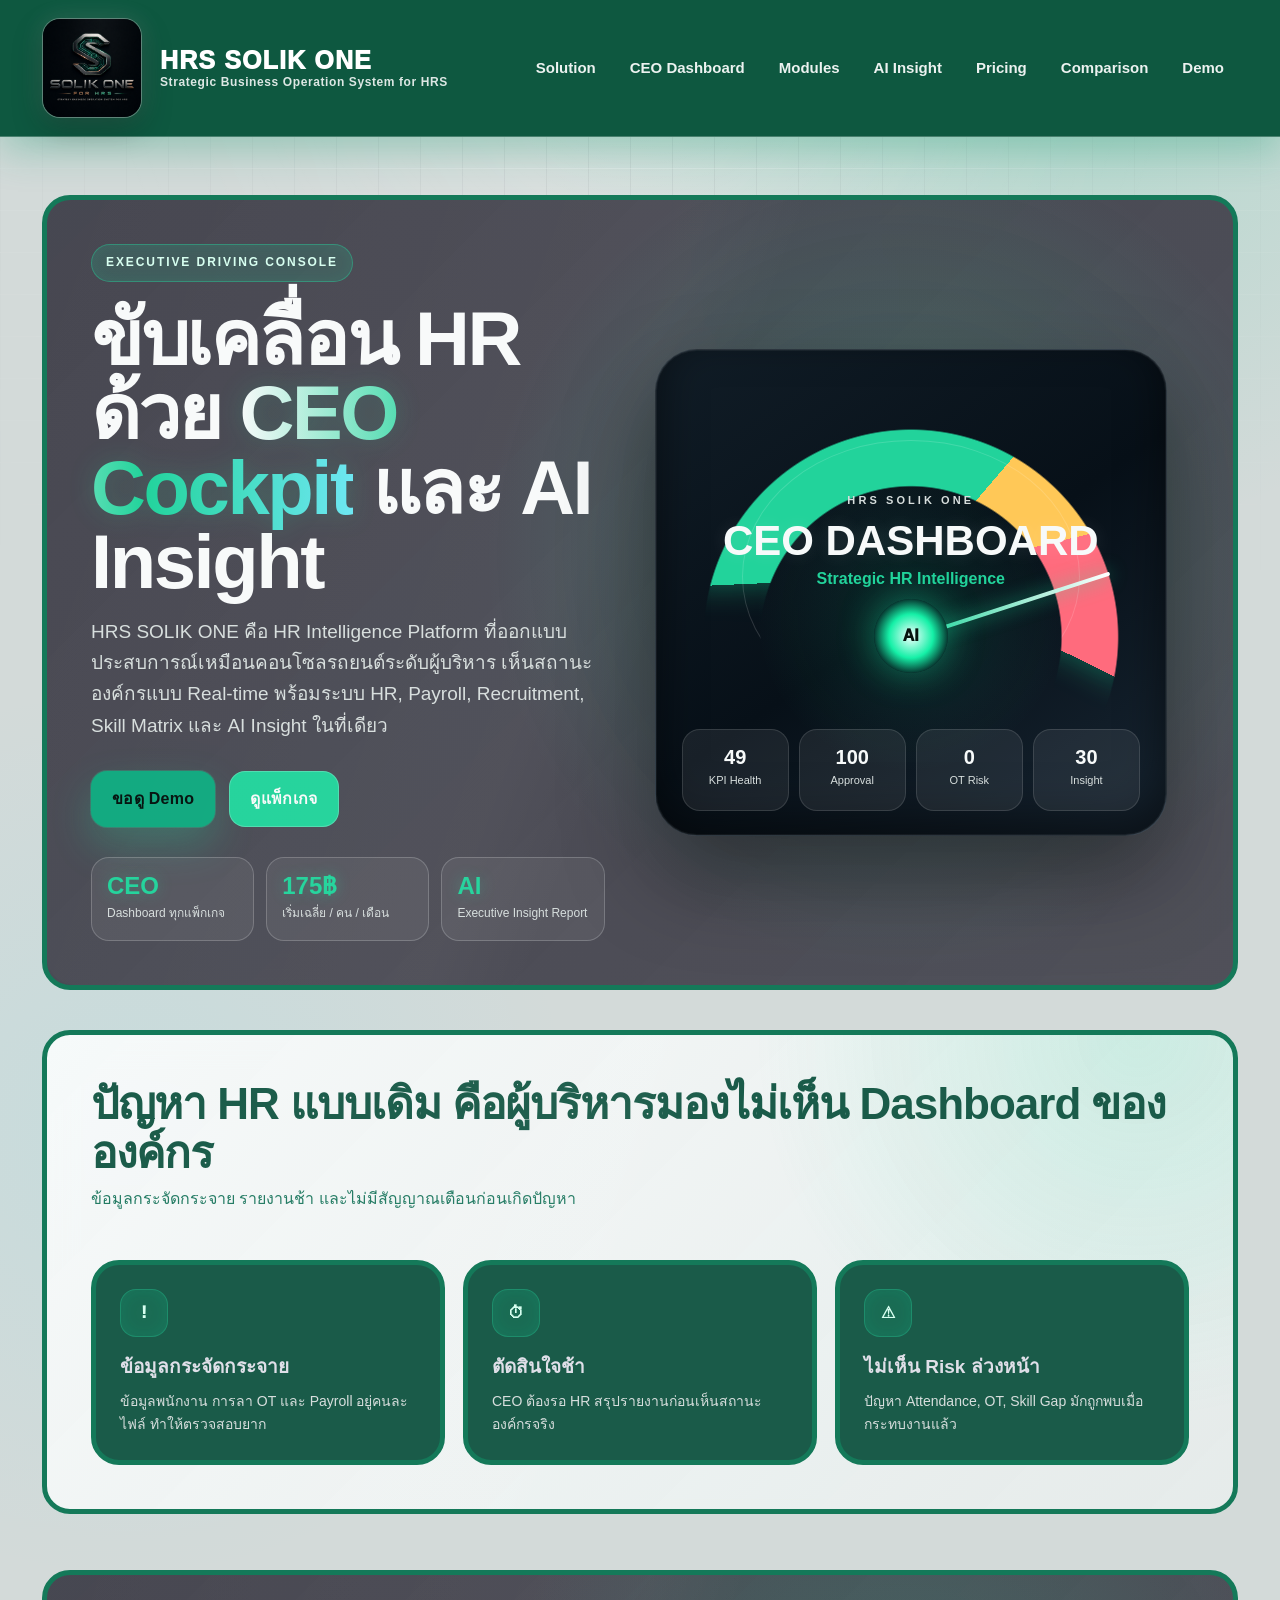
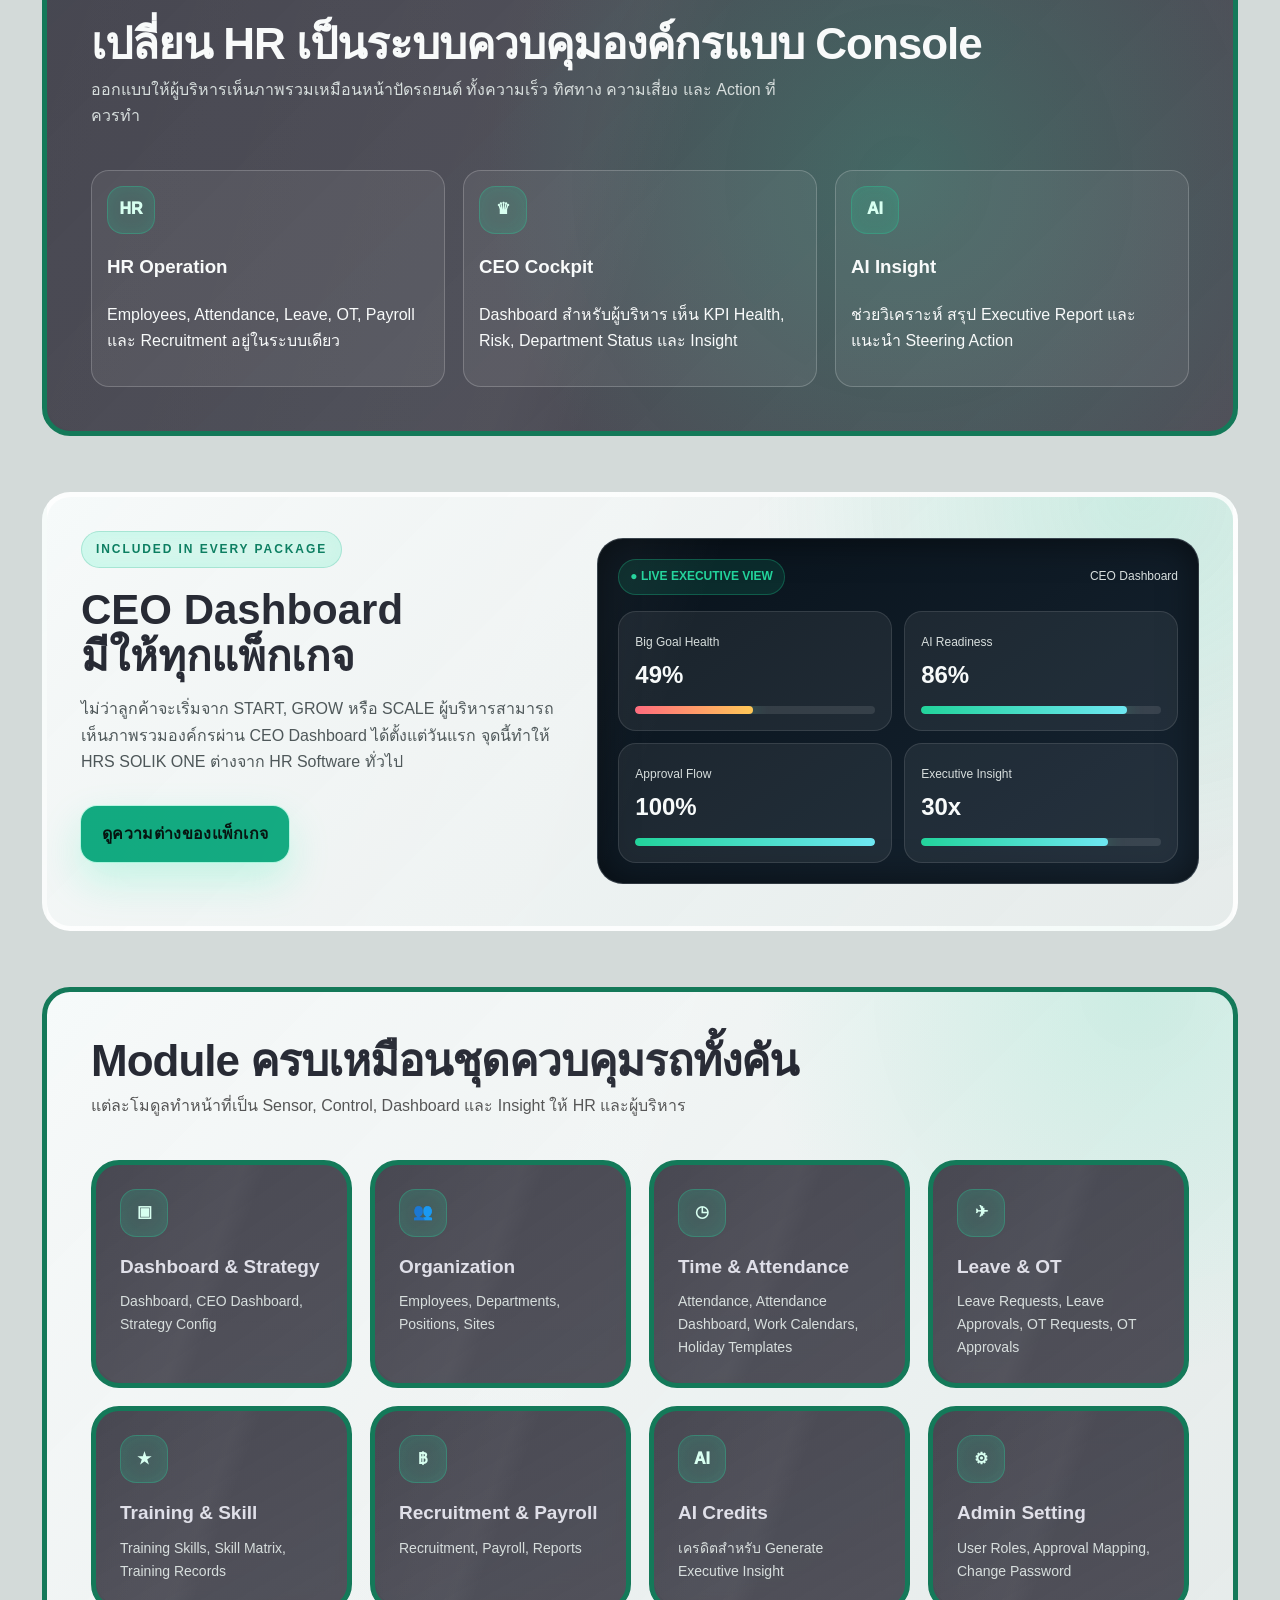
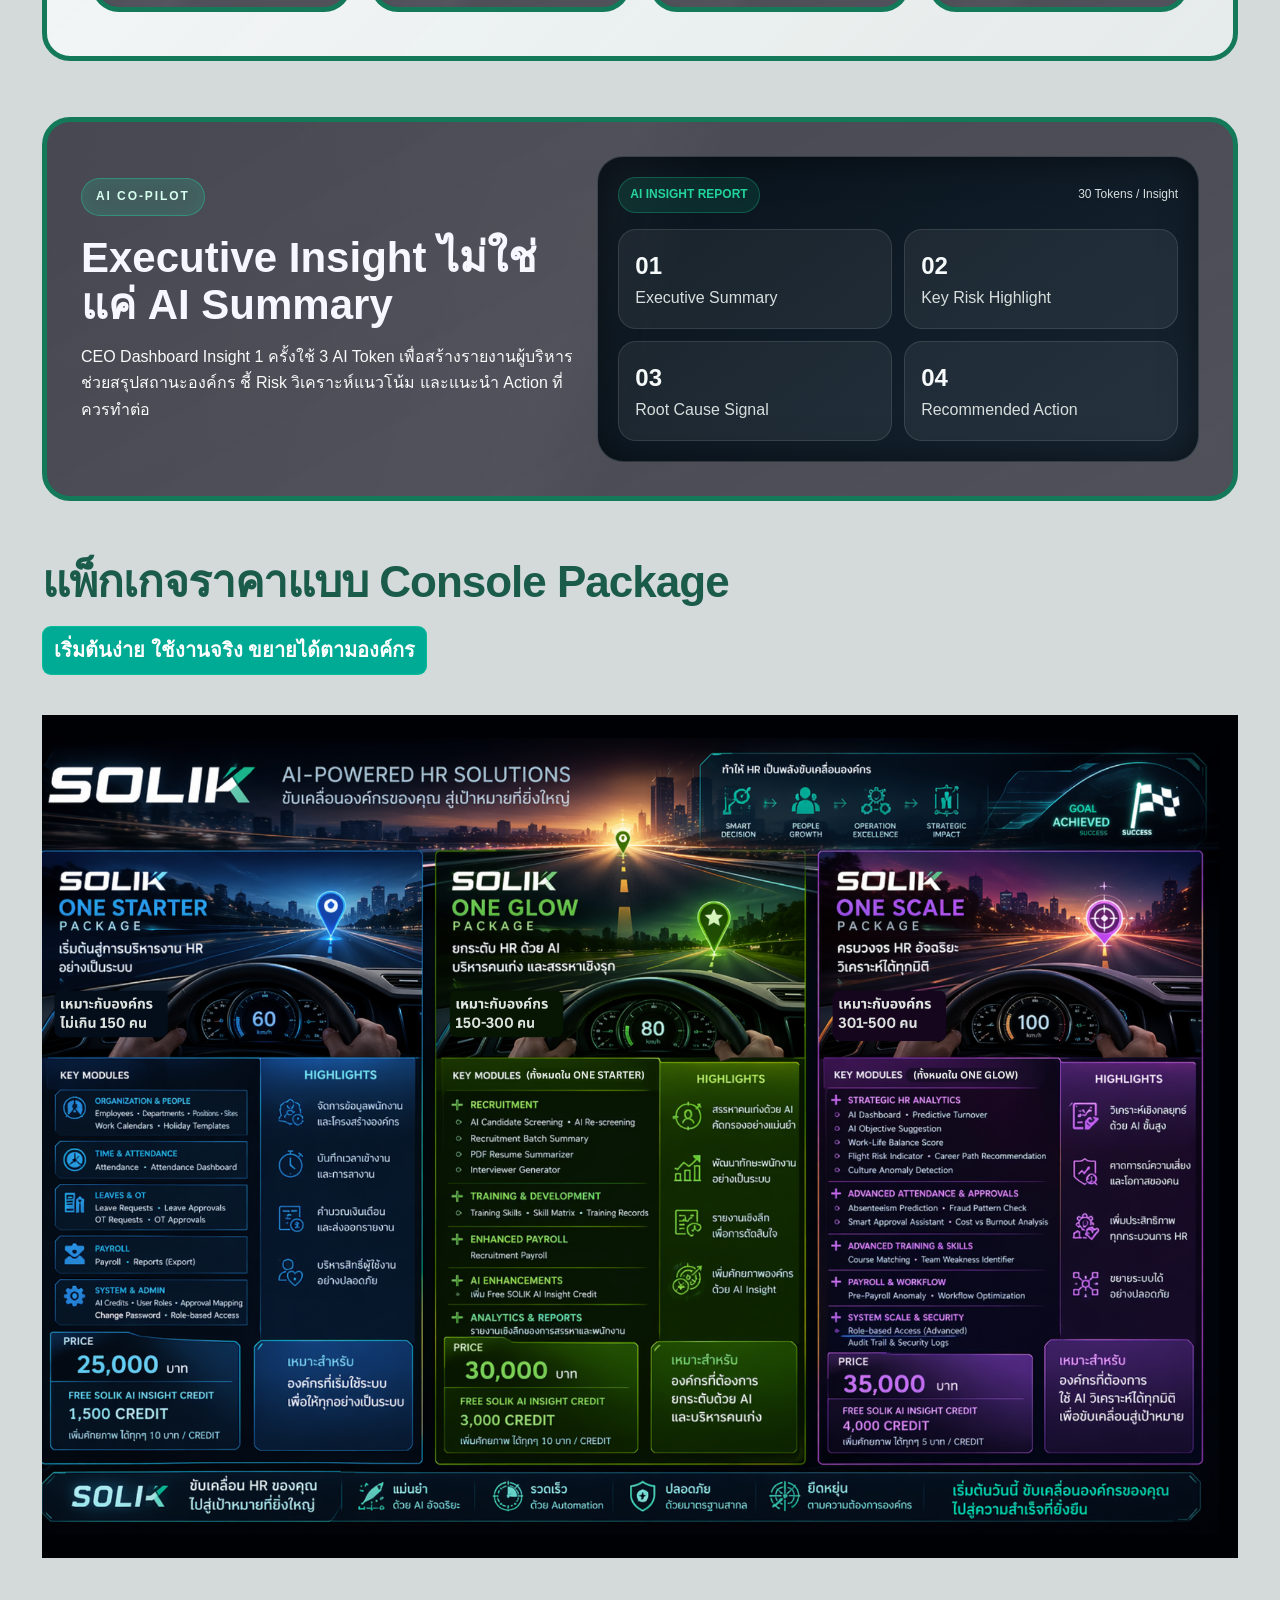
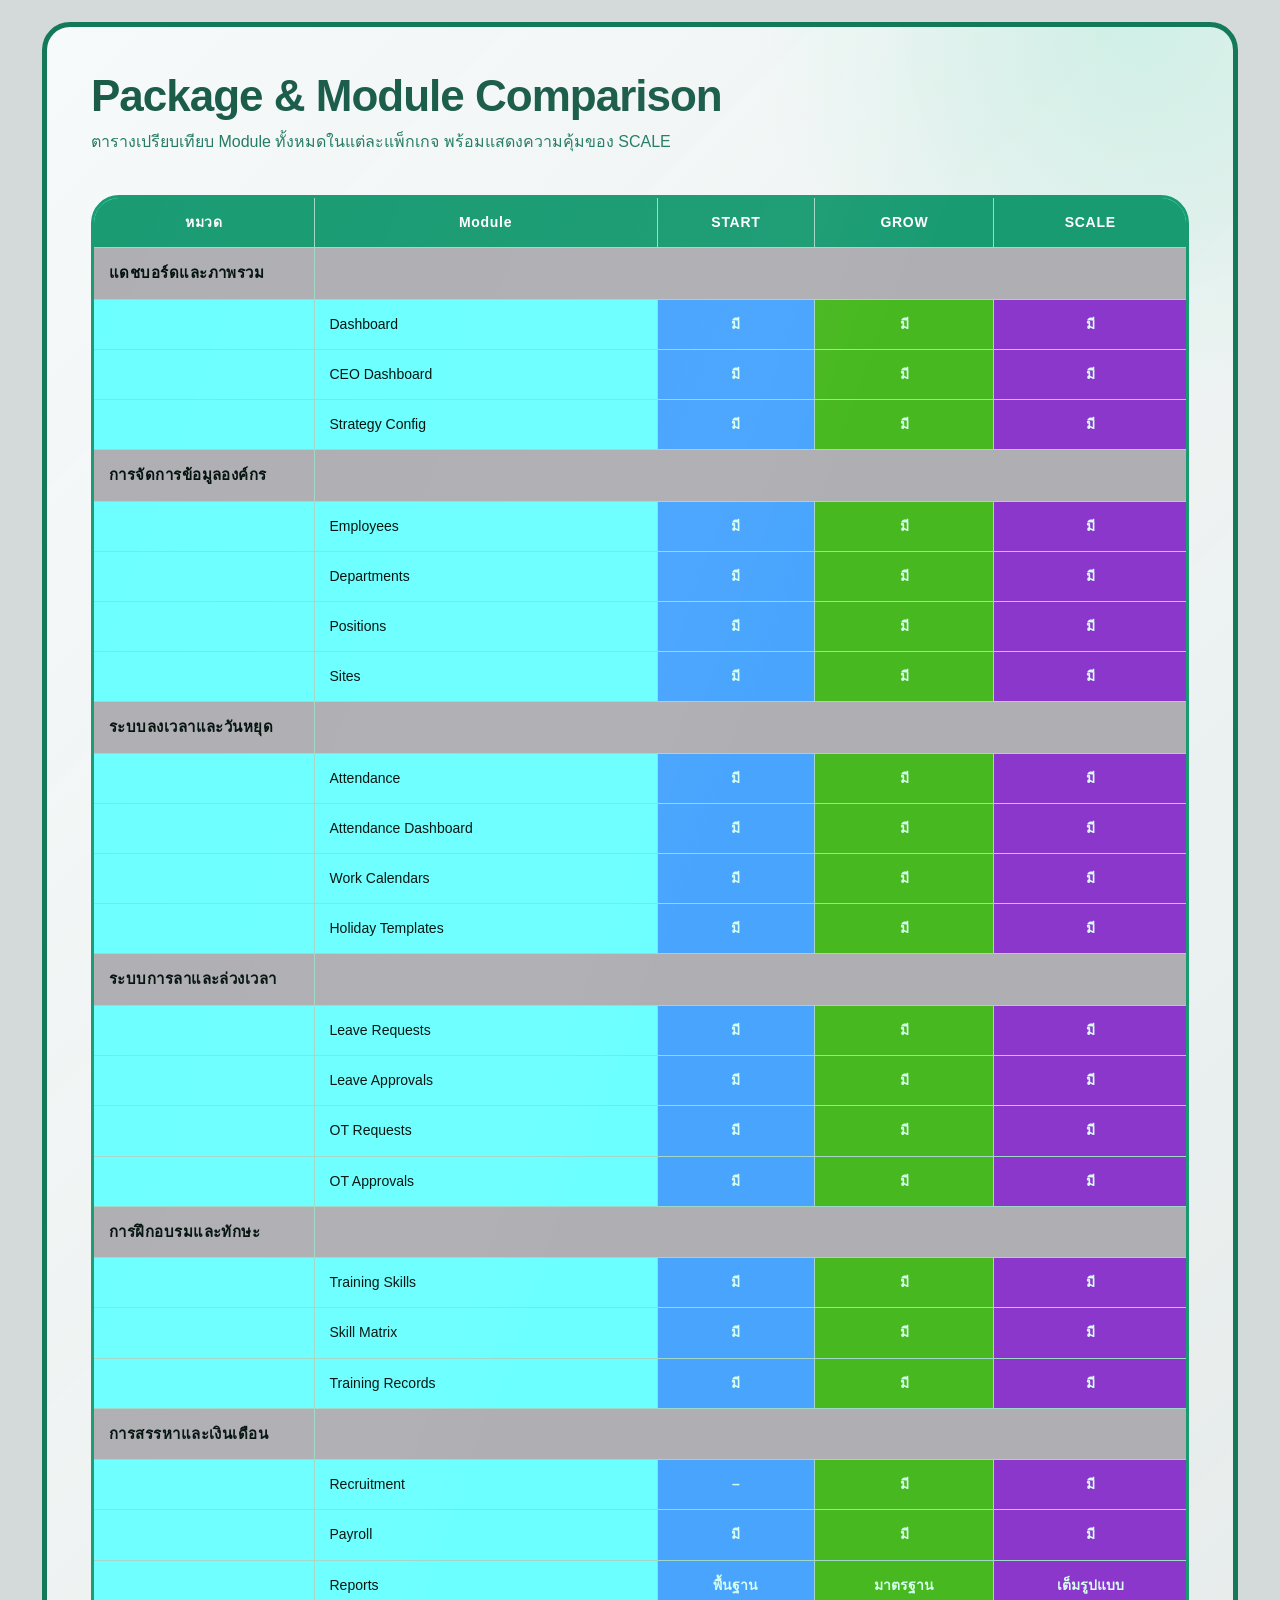
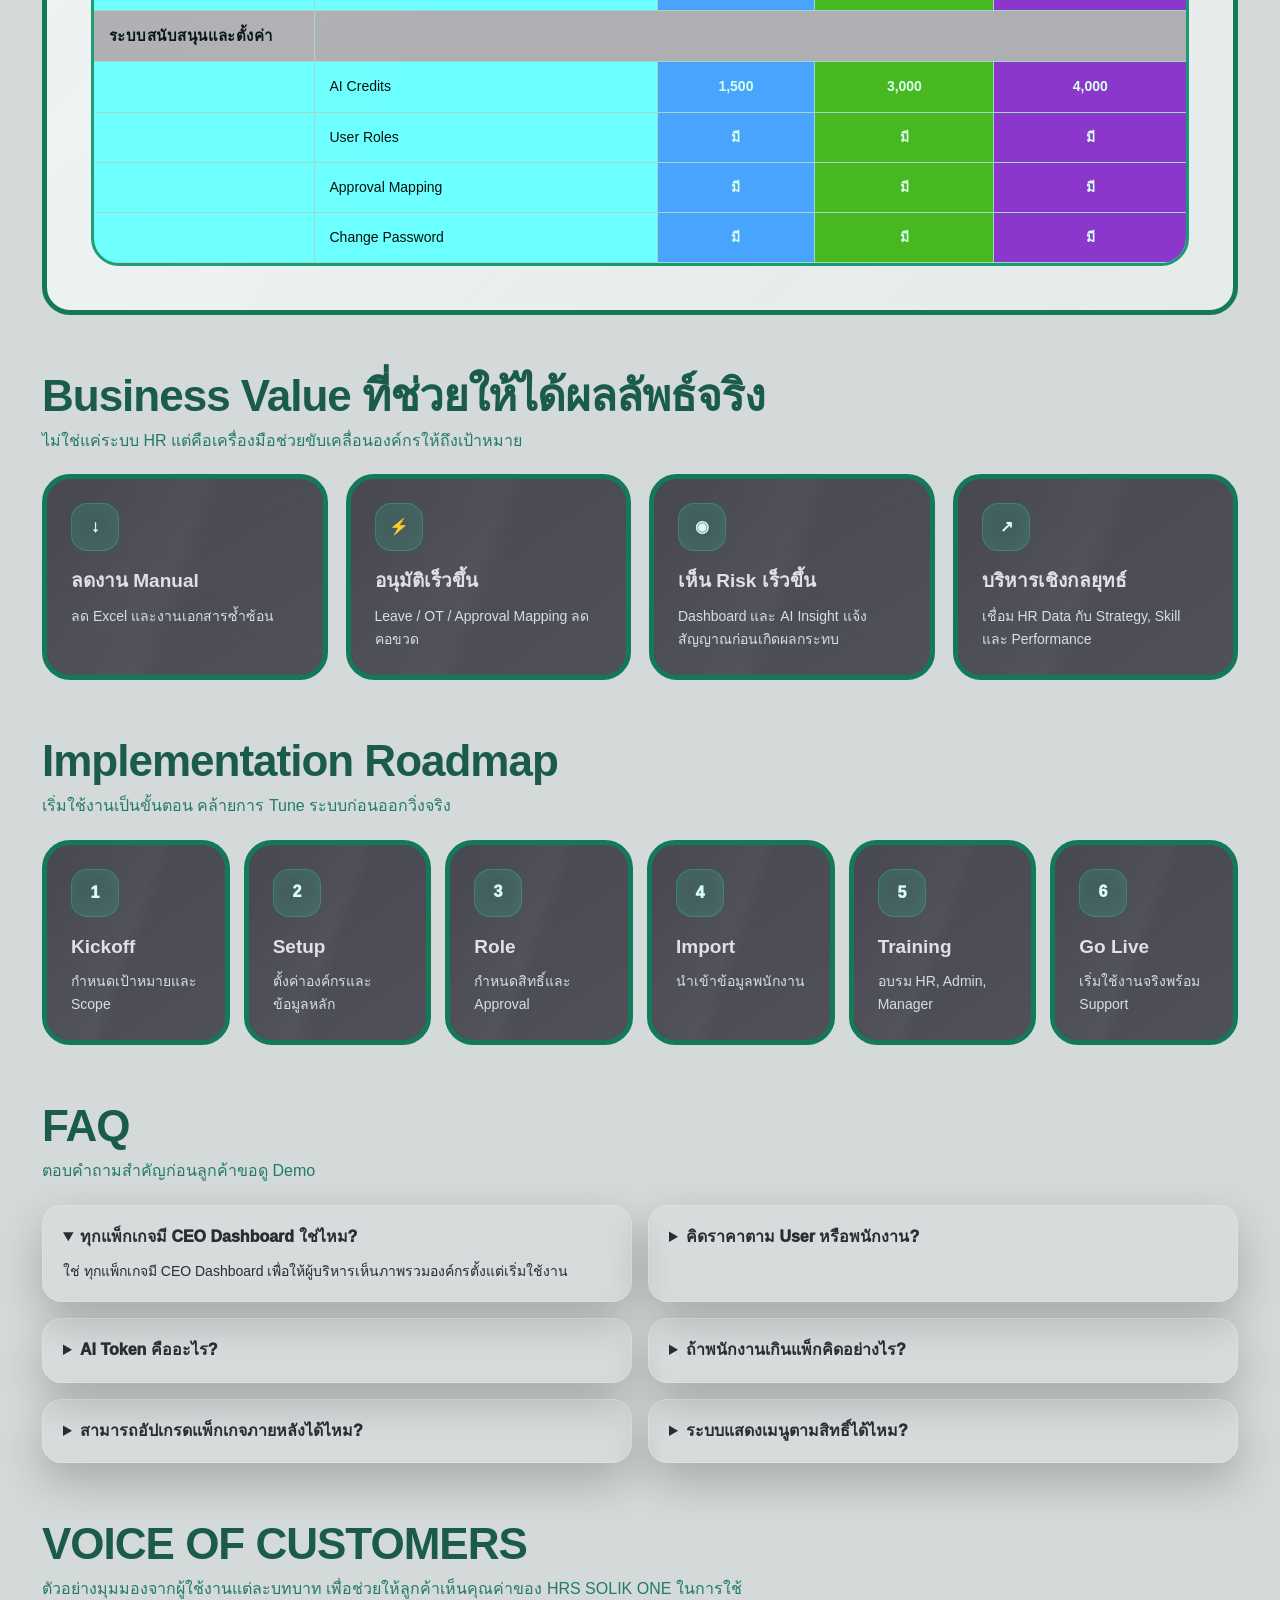
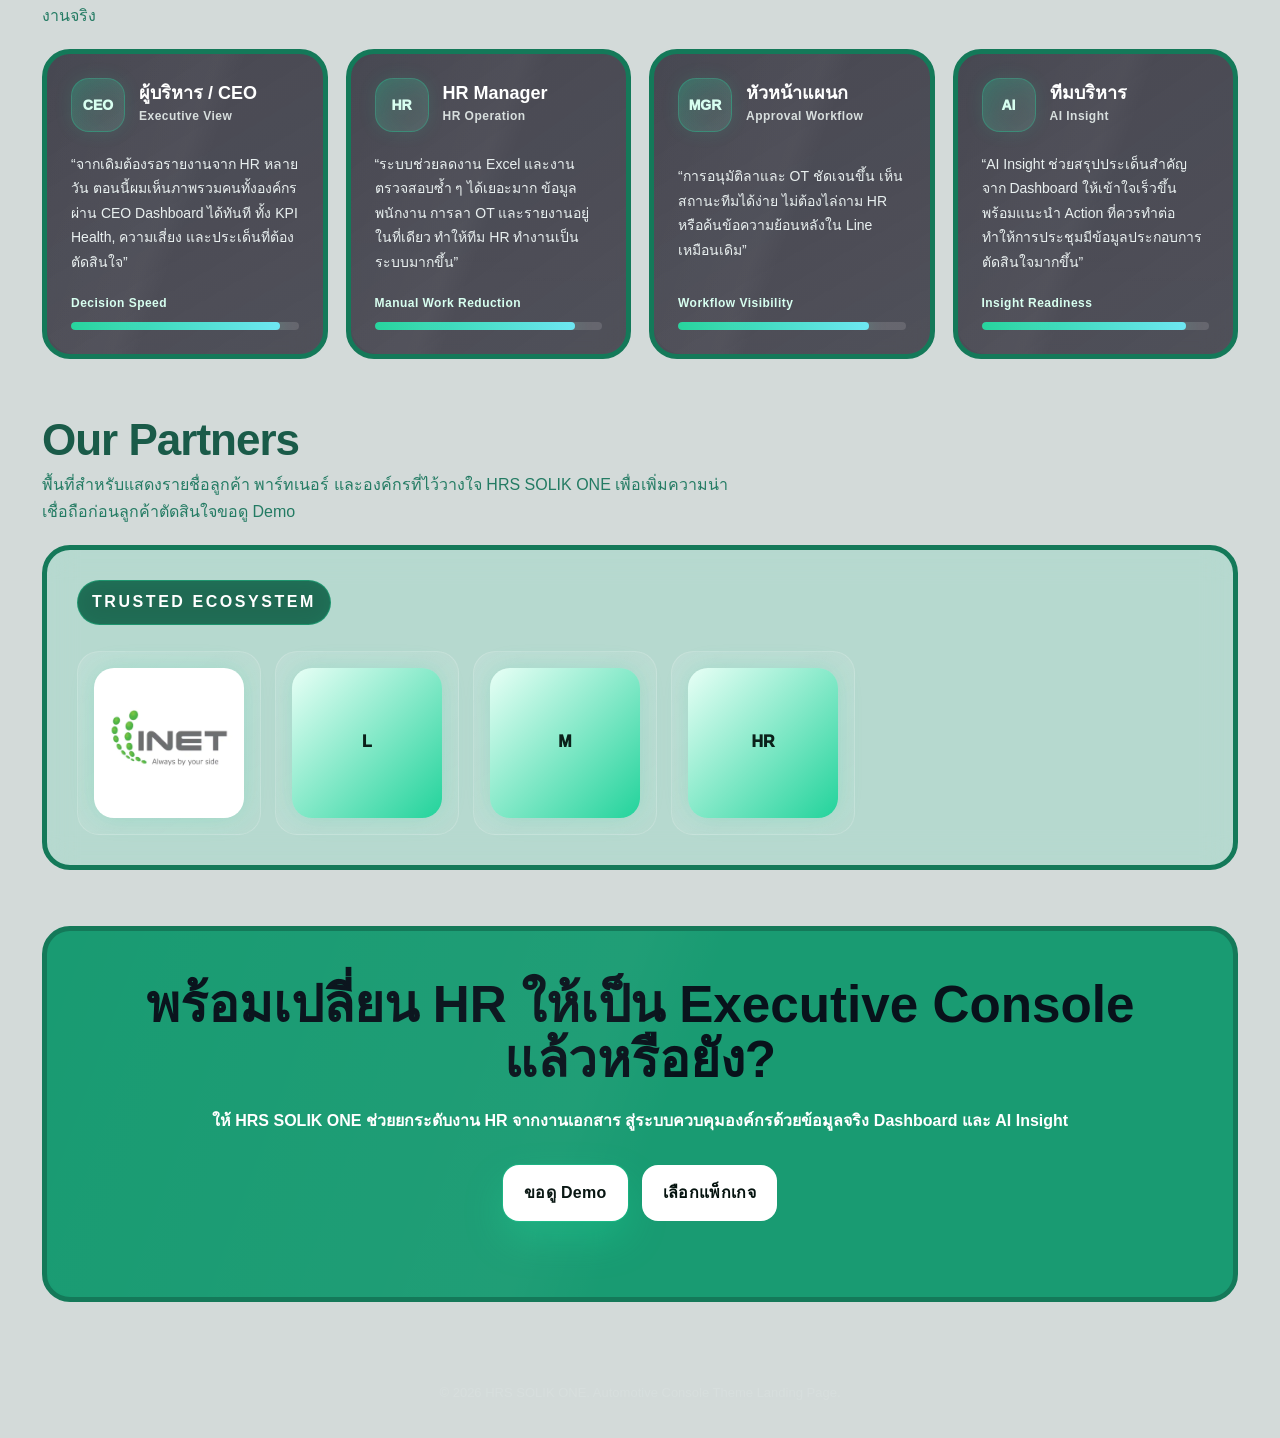
==== commit 99be0b6d: "update" ====
--- a/index.html
+++ b/index.html
@@ -198,7 +198,7 @@
         <div class="section-title">
           <div>
             <h2>แพ็กเกจราคาแบบ Console Package</h2>
-            <p>ยิ่งอัปเกรด ราคาต่อคนต่อเดือนยิ่งคุ้ม และได้ระบบควบคุมองค์กรครบขึ้น</p>
+            <h3>เริ่มต้นง่าย ใช้งานจริง ขยายได้ตามองค์กร</h3>
           </div>
         </div>
 
--- a/style.css
+++ b/style.css
@@ -930,6 +930,19 @@
     body.palette-d3dad9 .section-title h2 {
       color: #1a5b49;
     }
+      body.palette-d3dad9 .section-title h3 {
+    display: inline-flex;
+    align-items: center;
+    gap: 8px;
+    padding: 7px 11px;
+    border-radius: 9px;
+    background: #00ab95;
+    border: 1px solid rgba(25, 240, 167, .24);
+    color: #ffffff;
+    font-size: 20px;
+    font-weight: 900;
+      
+    }
 
     body.palette-d3dad9 .section-title p {
       color: #237b63;
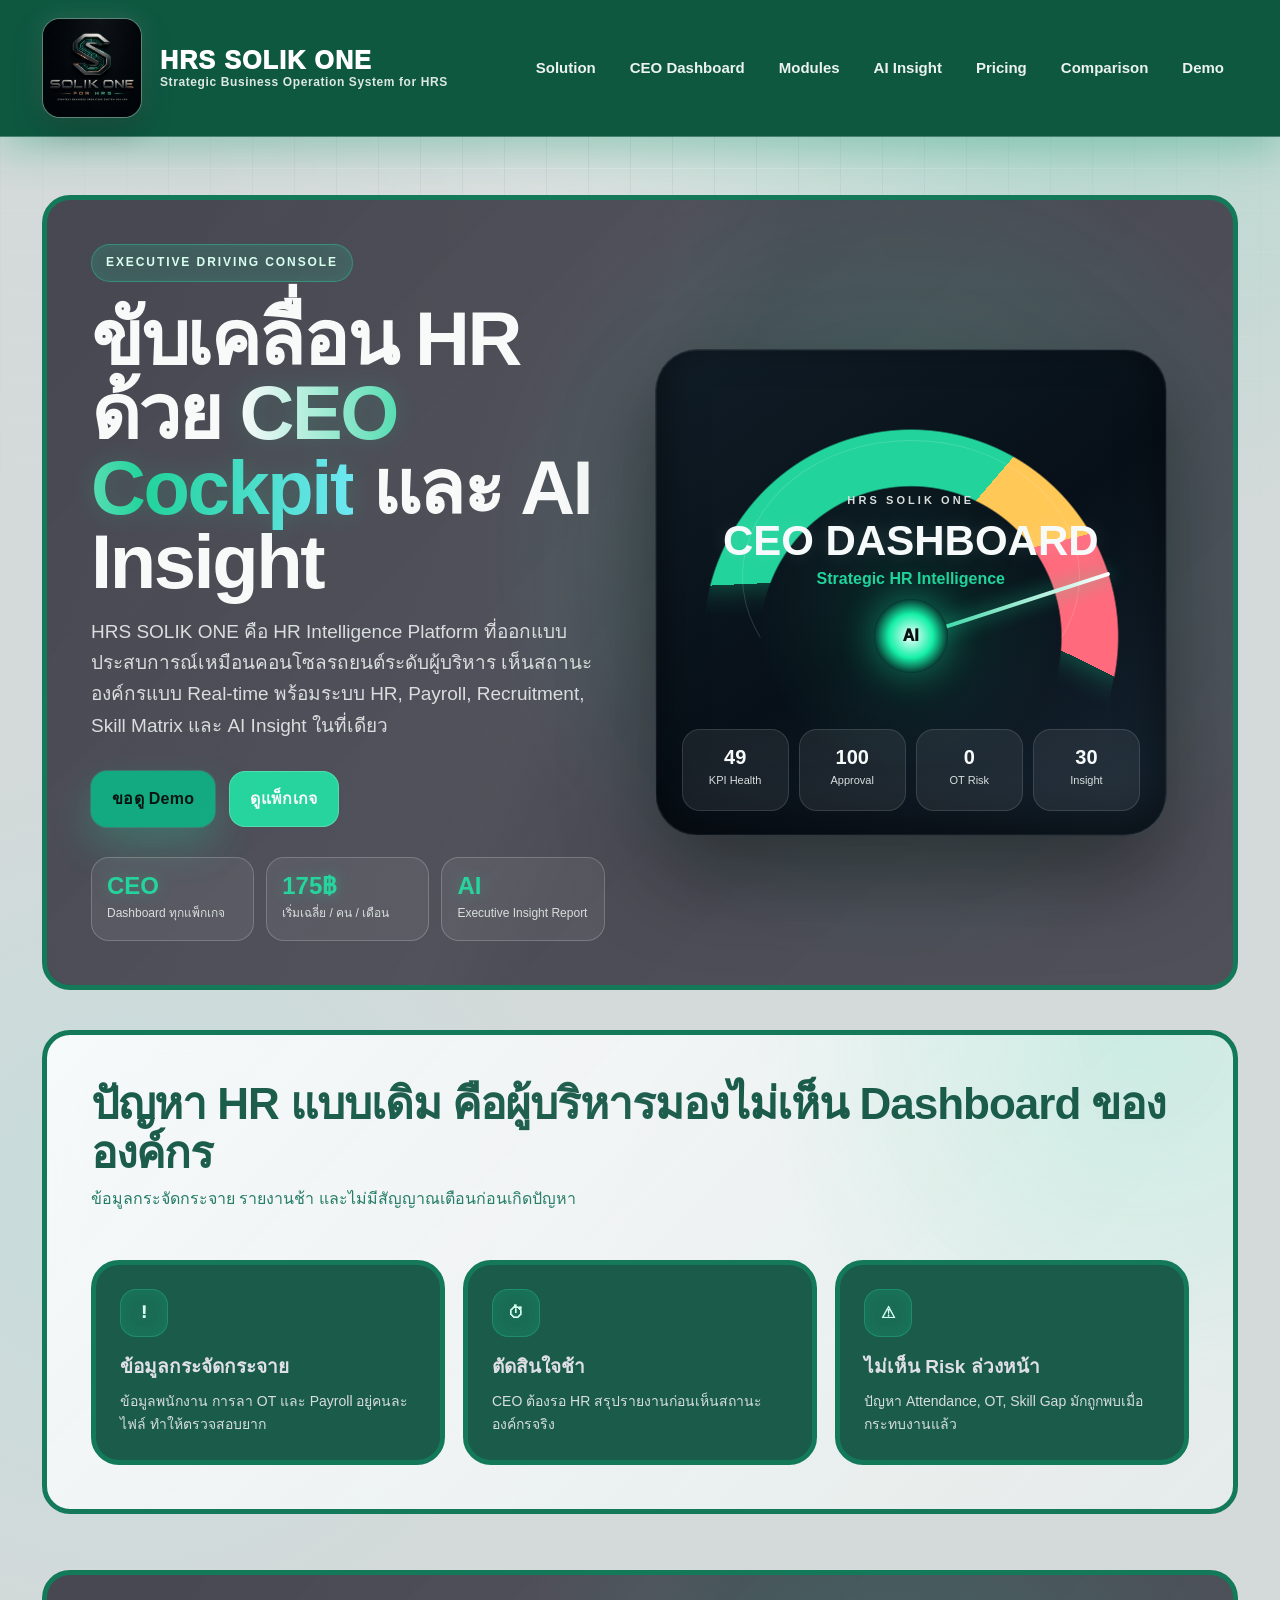
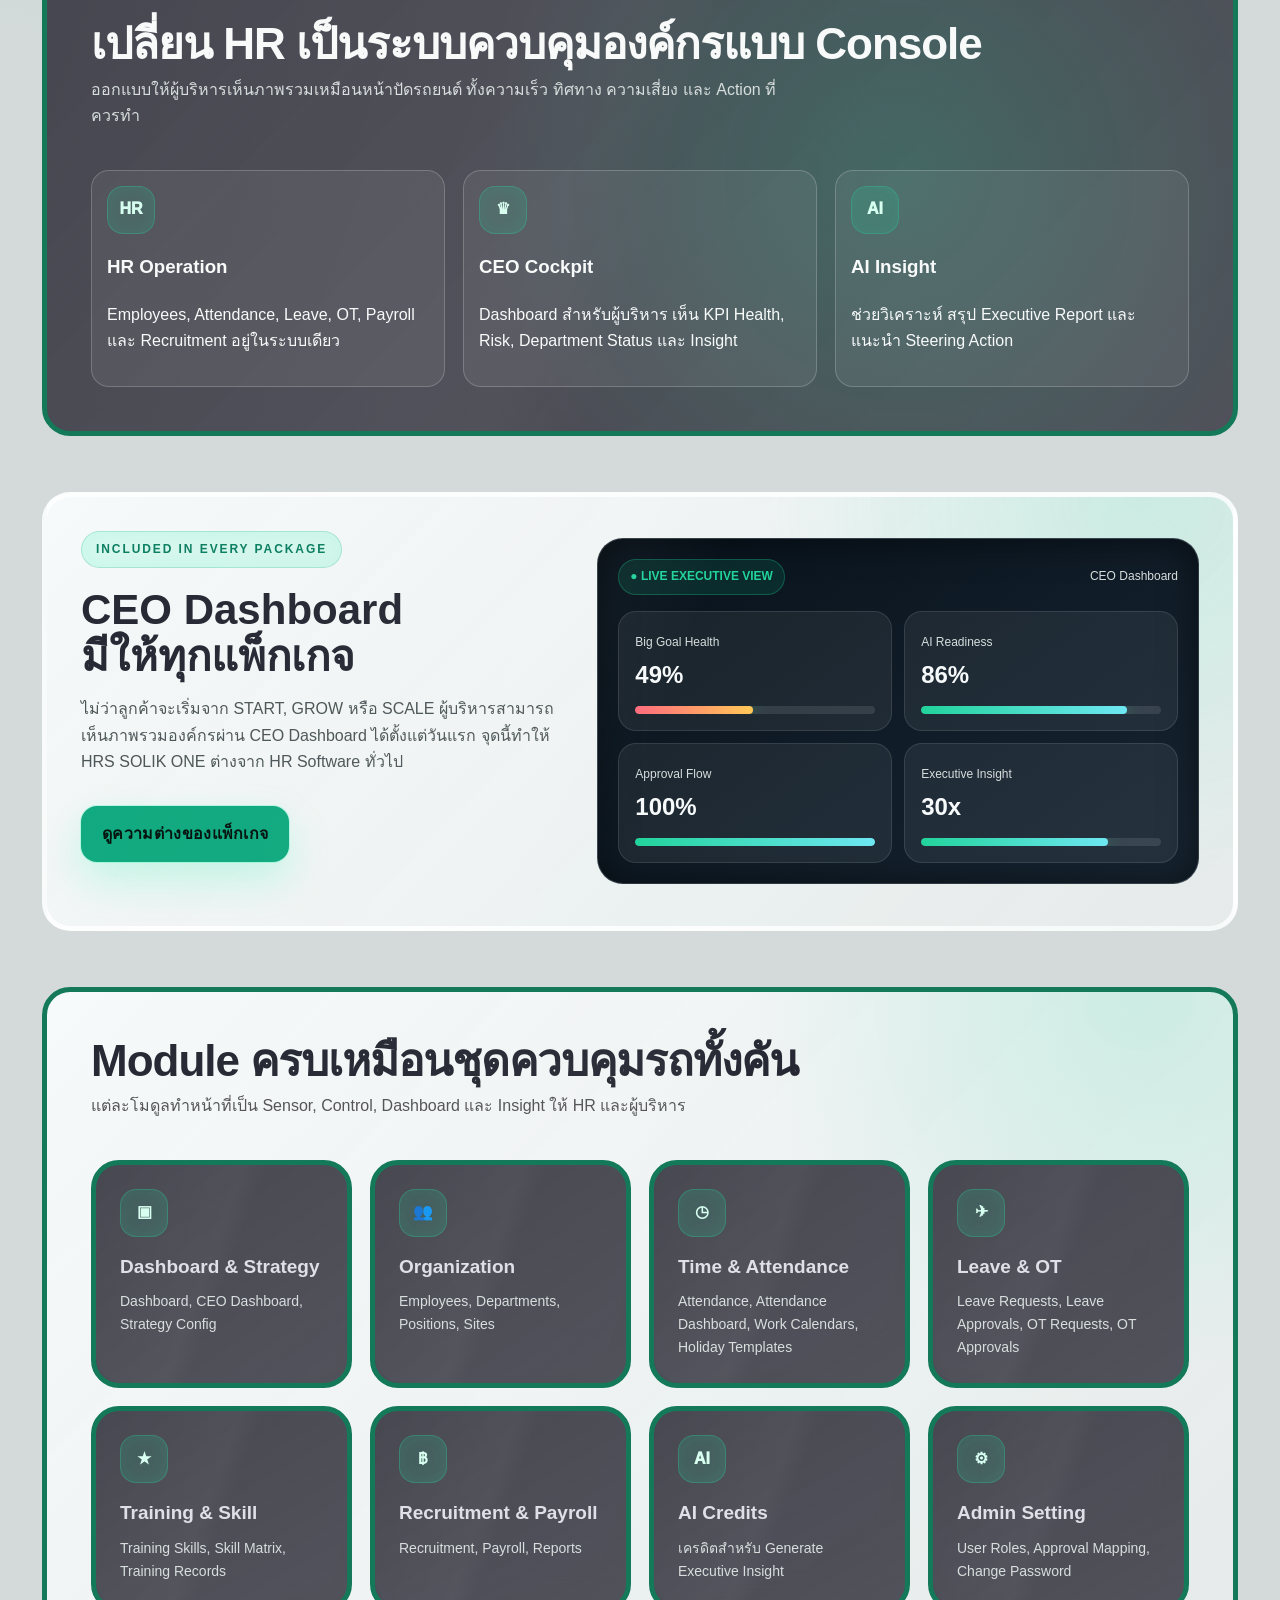
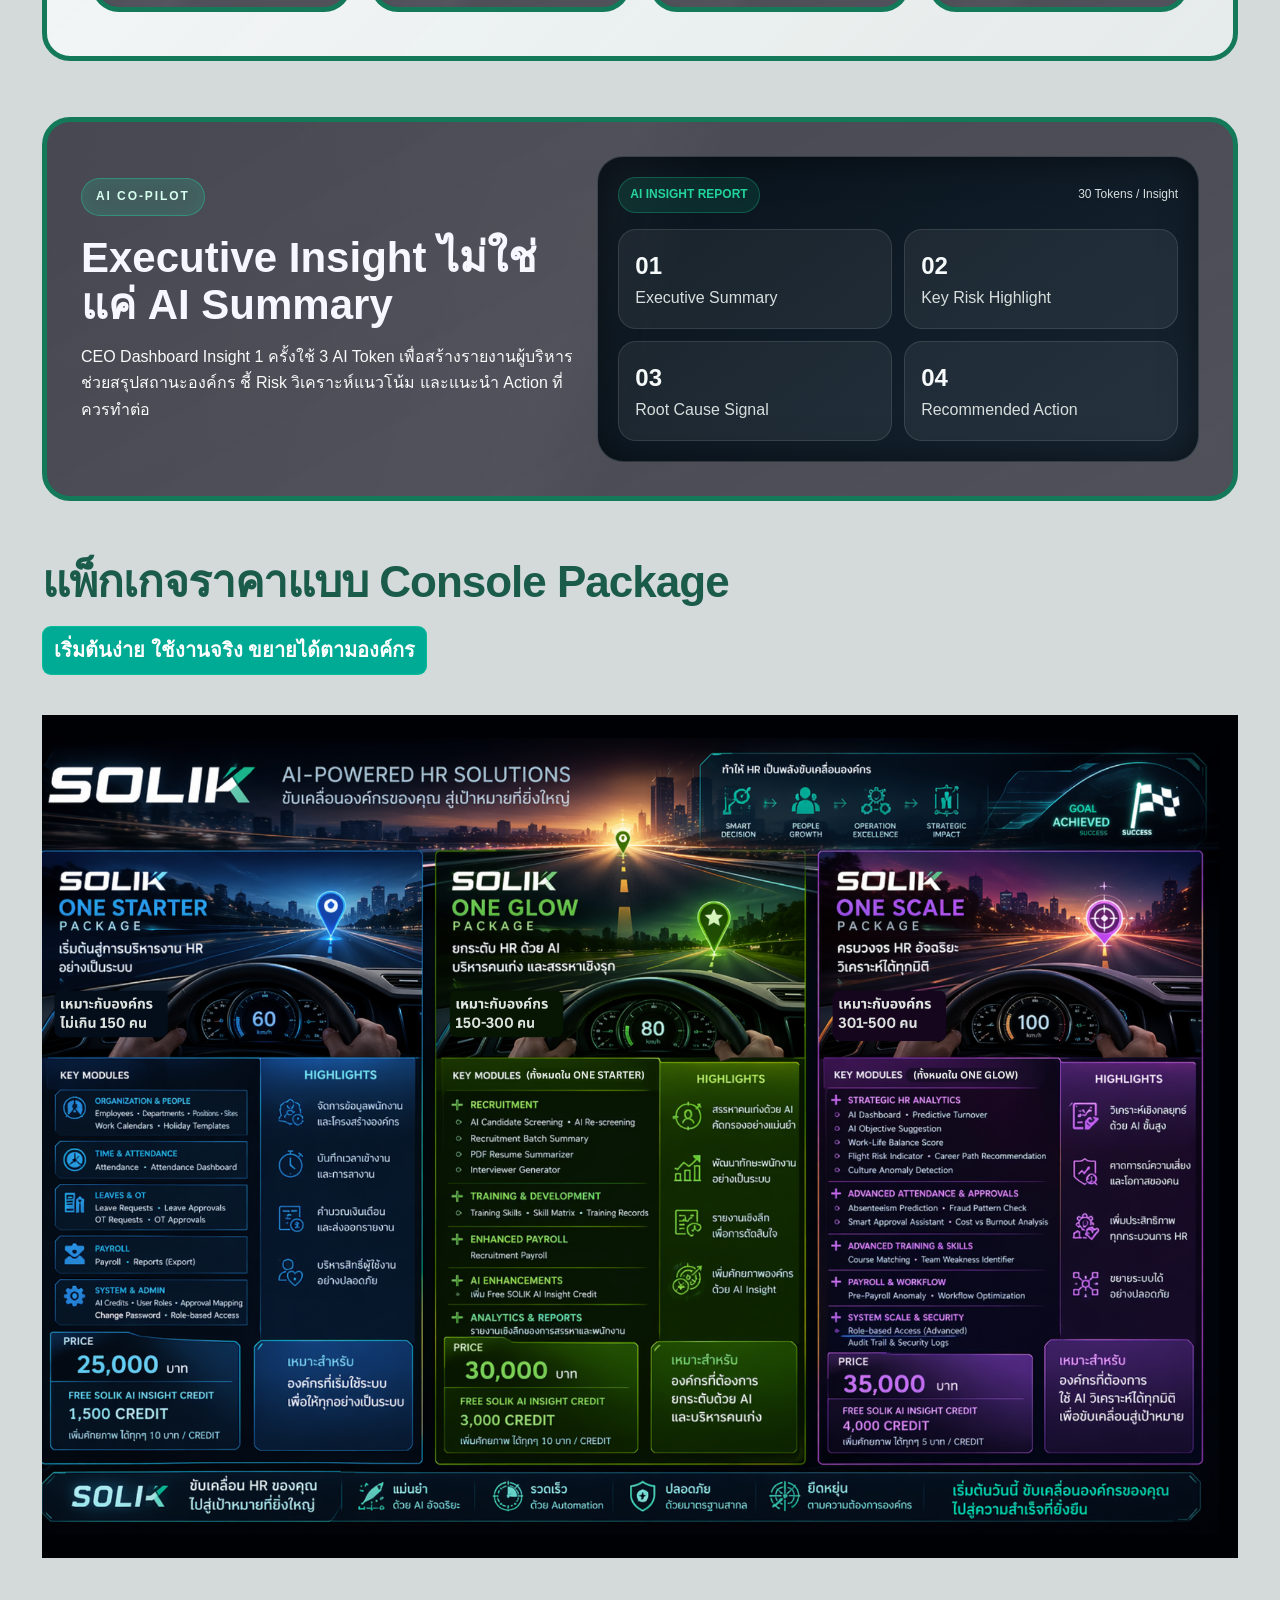
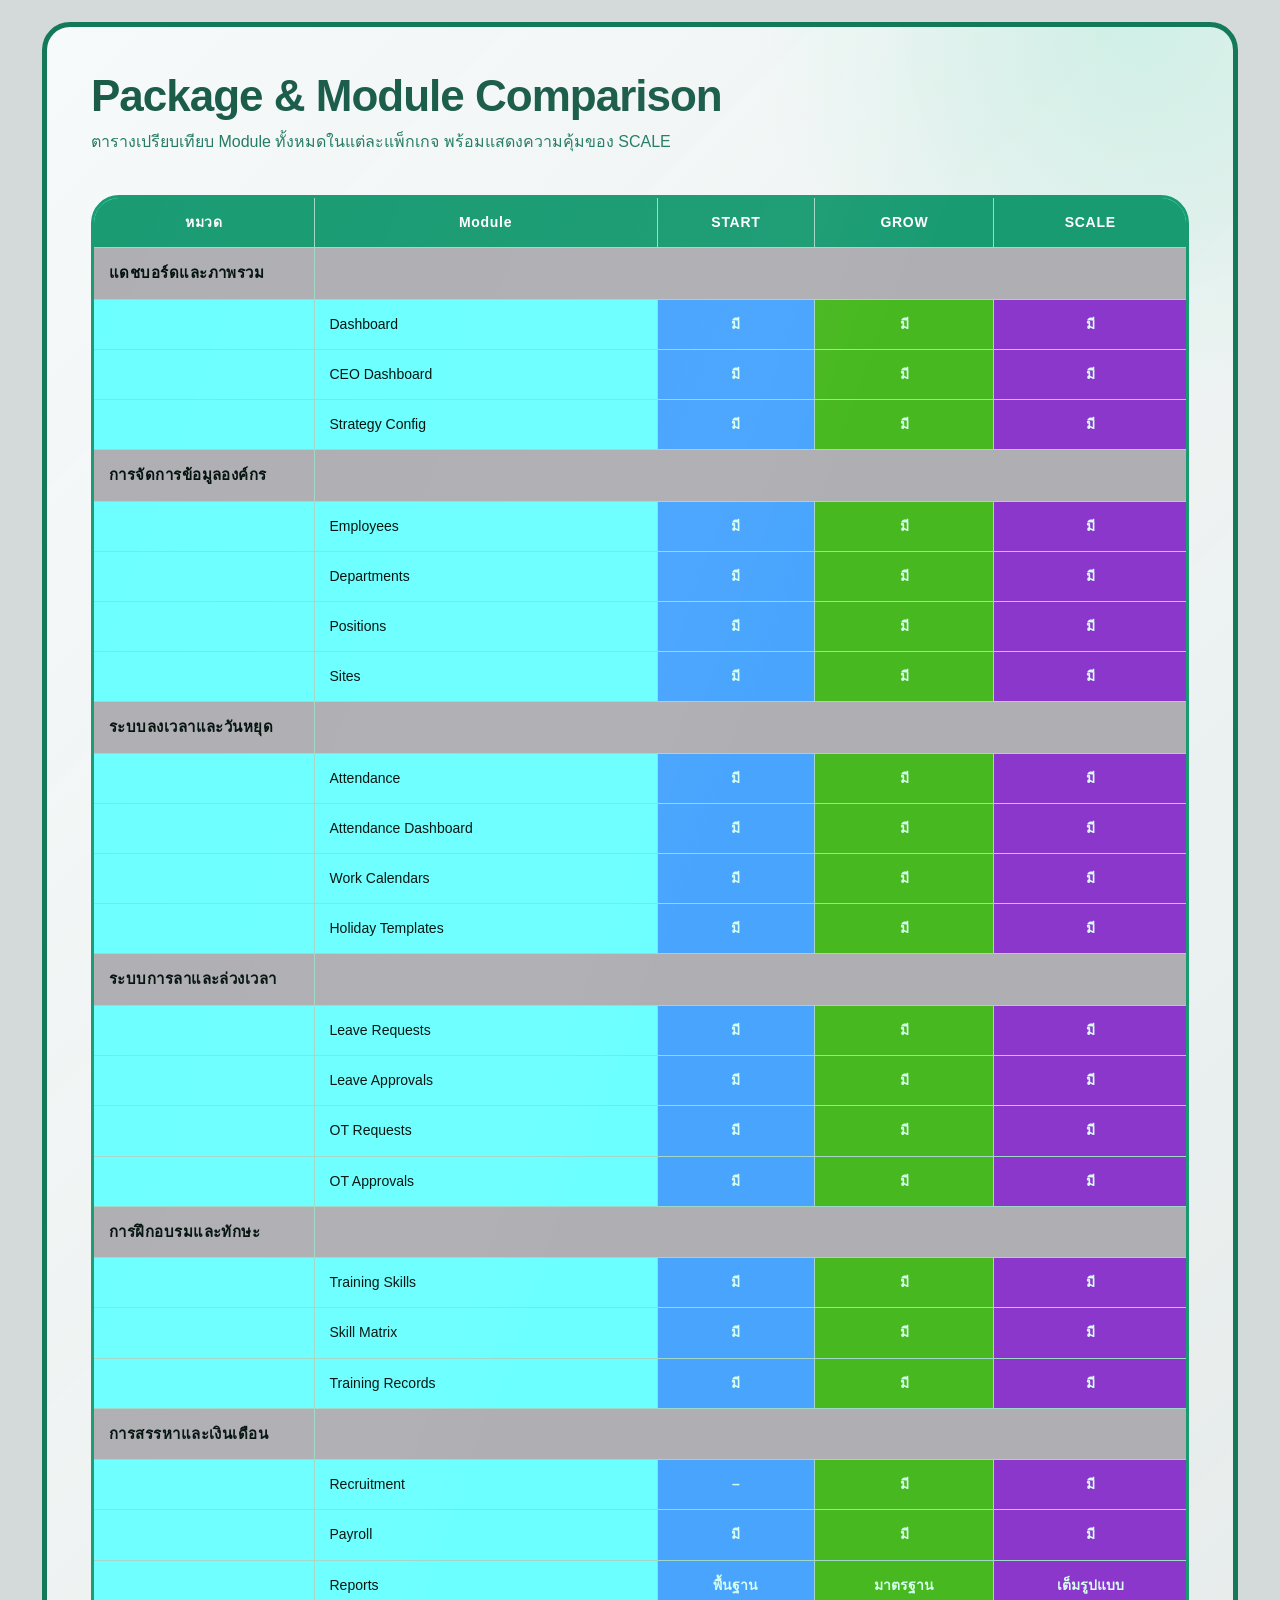
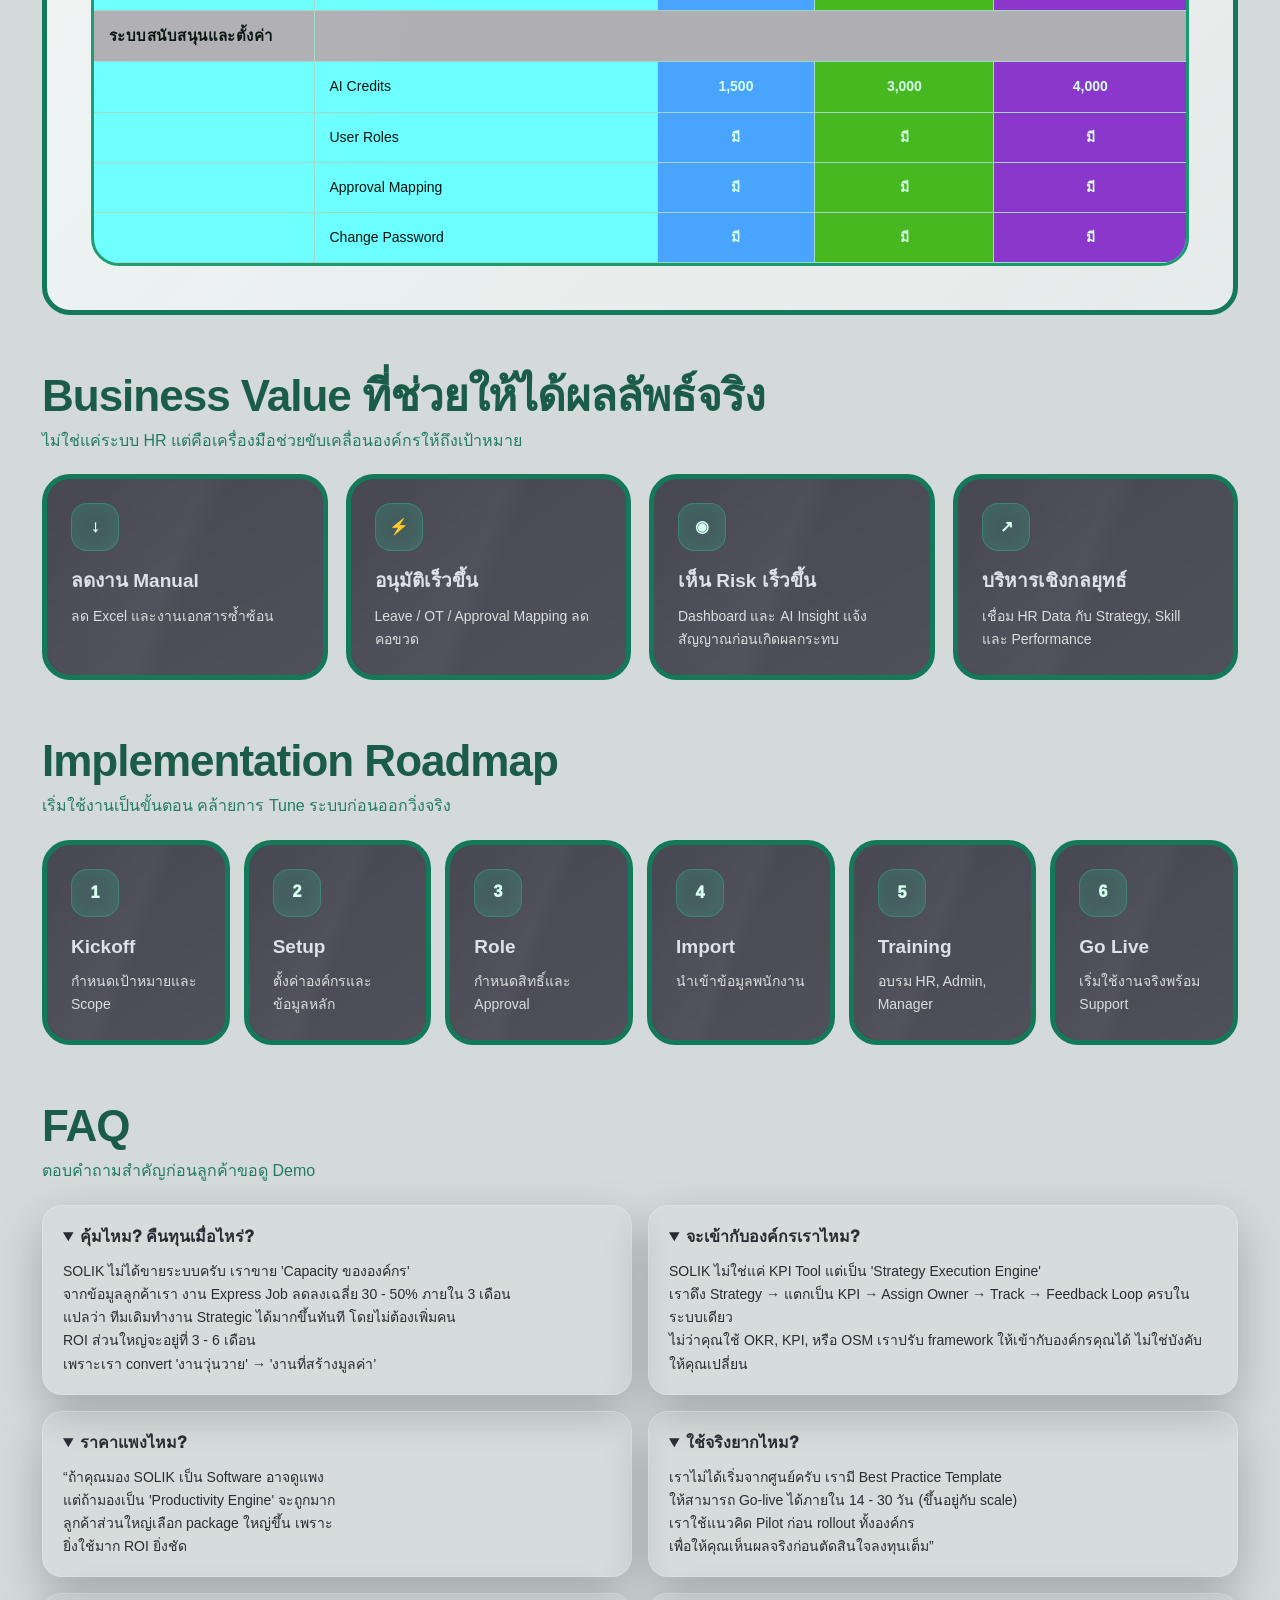
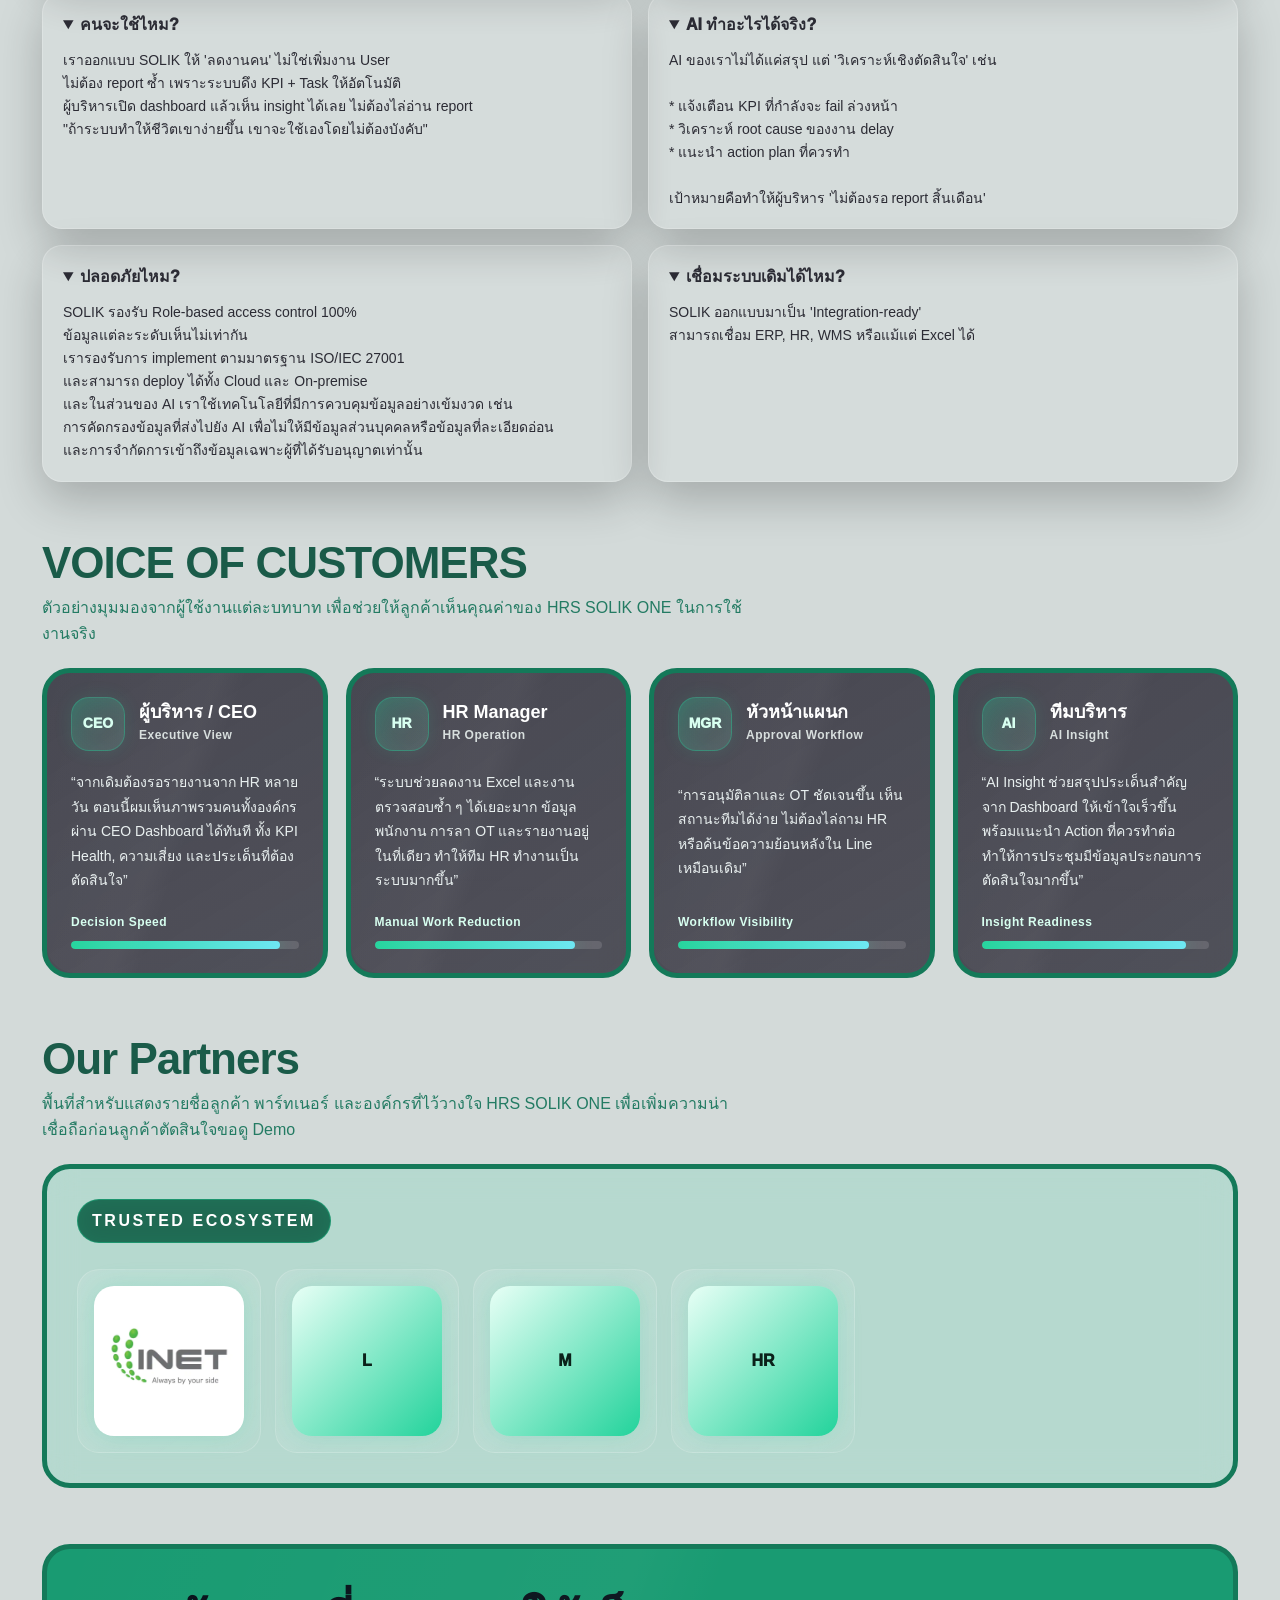
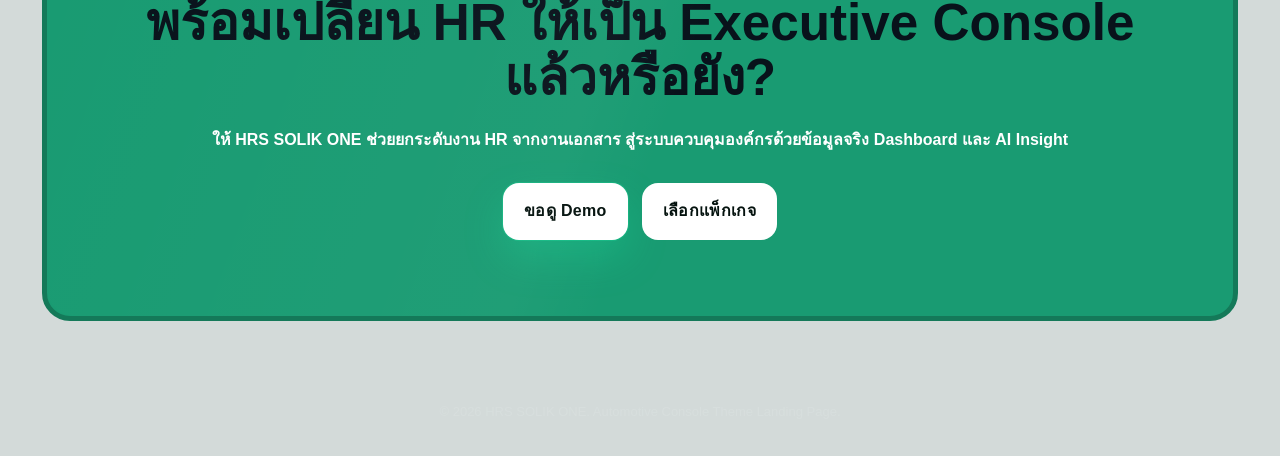
==== commit 93262bcb: "update" ====
--- a/index.html
+++ b/index.html
@@ -366,28 +366,67 @@
 
         <div class="faq">
           <details open>
-            <summary>ทุกแพ็กเกจมี CEO Dashboard ใช่ไหม?</summary>
-            <p>ใช่ ทุกแพ็กเกจมี CEO Dashboard เพื่อให้ผู้บริหารเห็นภาพรวมองค์กรตั้งแต่เริ่มใช้งาน</p>
-          </details>
-          <details>
-            <summary>คิดราคาตาม User หรือพนักงาน?</summary>
-            <p>แนะนำคิดตาม Active Employee หรือจำนวนพนักงานที่ถูกบริหารในระบบ ไม่ใช่เฉพาะคนที่ Login</p>
-          </details>
-          <details>
-            <summary>AI Token คืออะไร?</summary>
-            <p>AI Token คือเครดิตสำหรับสร้าง AI Insight เช่น CEO Dashboard Insight โดย 1 ครั้งใช้ 3 Tokens</p>
-          </details>
-          <details>
-            <summary>ถ้าพนักงานเกินแพ็กคิดอย่างไร?</summary>
-            <p>คิดเพิ่มตามจำนวนพนักงานส่วนเกิน โดย START 250 บาท, GROW 200 บาท และ SCALE 150 บาทต่อคนต่อเดือน</p>
-          </details>
-          <details>
-            <summary>สามารถอัปเกรดแพ็กเกจภายหลังได้ไหม?</summary>
-            <p>สามารถอัปเกรดได้ตามการเติบโตขององค์กร เช่น จาก START ไป GROW หรือ SCALE</p>
-          </details>
-          <details>
-            <summary>ระบบแสดงเมนูตามสิทธิ์ได้ไหม?</summary>
-            <p>ได้ ระบบเป็น Role-based เช่น Employee, HR, Admin, Manager และ CEO จะเห็นเมนูต่างกันตามสิทธิ์</p>
+            <summary>คุ้มไหม? คืนทุนเมื่อไหร่?</summary>
+            <p>SOLIK ไม่ได้ขายระบบครับ เราขาย 'Capacity ขององค์กร' <br>
+              จากข้อมูลลูกค้าเรา งาน Express Job ลดลงเฉลี่ย 30 - 50% ภายใน 3 เดือน <br> 
+              แปลว่า ทีมเดิมทำงาน Strategic ได้มากขึ้นทันที โดยไม่ต้องเพิ่มคน <br>
+              ROI ส่วนใหญ่จะอยู่ที่ 3 - 6 เดือน <br>
+              เพราะเรา convert 'งานวุ่นวาย' → 'งานที่สร้างมูลค่า'</p>
+          </details>
+          <details open>
+            <summary>จะเข้ากับองค์กรเราไหม?</summary>
+            <p>SOLIK ไม่ใช่แค่ KPI Tool แต่เป็น 'Strategy Execution Engine' <br>
+              เราดึง Strategy → แตกเป็น KPI → Assign Owner → Track → Feedback Loop ครบในระบบเดียว<br>
+              ไม่ว่าคุณใช้ OKR, KPI, หรือ OSM เราปรับ framework ให้เข้ากับองค์กรคุณได้ ไม่ใช่บังคับให้คุณเปลี่ยน</p>
+          </details>
+          <details open>
+            <summary>ราคาแพงไหม?</summary>
+            <p>“ถ้าคุณมอง SOLIK เป็น Software อาจดูแพง<br>
+              แต่ถ้ามองเป็น 'Productivity Engine' จะถูกมาก <br>
+              ลูกค้าส่วนใหญ่เลือก package ใหญ่ขึ้น เพราะ<br>
+              ยิ่งใช้มาก ROI ยิ่งชัด</p>
+          </details>
+          <details open>
+            <summary>ใช้จริงยากไหม?</summary>
+            <p>เราไม่ได้เริ่มจากศูนย์ครับ เรามี Best Practice Template <br>
+              ให้สามารถ Go-live ได้ภายใน 14 - 30 วัน (ขึ้นอยู่กับ scale)<br>
+              เราใช้แนวคิด Pilot ก่อน rollout ทั้งองค์กร<br>
+              เพื่อให้คุณเห็นผลจริงก่อนตัดสินใจลงทุนเต็ม”</p>
+          </details>
+          <details open>
+            <summary>คนจะใช้ไหม?</summary>
+            <p>เราออกแบบ SOLIK ให้ 'ลดงานคน' ไม่ใช่เพิ่มงาน User <br>
+              ไม่ต้อง report ซ้ำ เพราะระบบดึง KPI + Task ให้อัตโนมัติ<br>
+              ผู้บริหารเปิด dashboard แล้วเห็น insight ได้เลย ไม่ต้องไล่อ่าน report<br>
+              "ถ้าระบบทำให้ชีวิตเขาง่ายขึ้น เขาจะใช้เองโดยไม่ต้องบังคับ"
+            </p>
+          </details>
+          <details open>
+            <summary>AI ทำอะไรได้จริง?</summary>
+            <p>AI ของเราไม่ได้แค่สรุป แต่ 'วิเคราะห์เชิงตัดสินใจ' เช่น <br>
+              
+              <br>* แจ้งเตือน KPI ที่กำลังจะ fail ล่วงหน้า
+              <br>* วิเคราะห์ root cause ของงาน delay
+              <br>* แนะนำ action plan ที่ควรทำ
+              
+              <br><br>เป้าหมายคือทำให้ผู้บริหาร 'ไม่ต้องรอ report สิ้นเดือน'</p>
+          </details>
+          <details open>
+            <summary>ปลอดภัยไหม?</summary>
+            <p>SOLIK รองรับ Role-based access control 100%<br>
+              ข้อมูลแต่ละระดับเห็นไม่เท่ากัน<br>
+              เรารองรับการ implement ตามมาตรฐาน ISO/IEC 27001<br>
+              และสามารถ deploy ได้ทั้ง Cloud และ On-premise<br>
+
+              และในส่วนของ AI เราใช้เทคโนโลยีที่มีการควบคุมข้อมูลอย่างเข้มงวด เช่น <br>
+              การคัดกรองข้อมูลที่ส่งไปยัง AI เพื่อไม่ให้มีข้อมูลส่วนบุคคลหรือข้อมูลที่ละเอียดอ่อน<br>
+              และการจำกัดการเข้าถึงข้อมูลเฉพาะผู้ที่ได้รับอนุญาตเท่านั้น
+            </p>
+          </details>
+          <details open>
+            <summary>เชื่อมระบบเดิมได้ไหม?</summary>
+            <p>SOLIK ออกแบบมาเป็น 'Integration-ready' <br>
+              สามารถเชื่อม ERP, HR, WMS หรือแม้แต่ Excel ได้</p>
           </details>
         </div>
       </div>
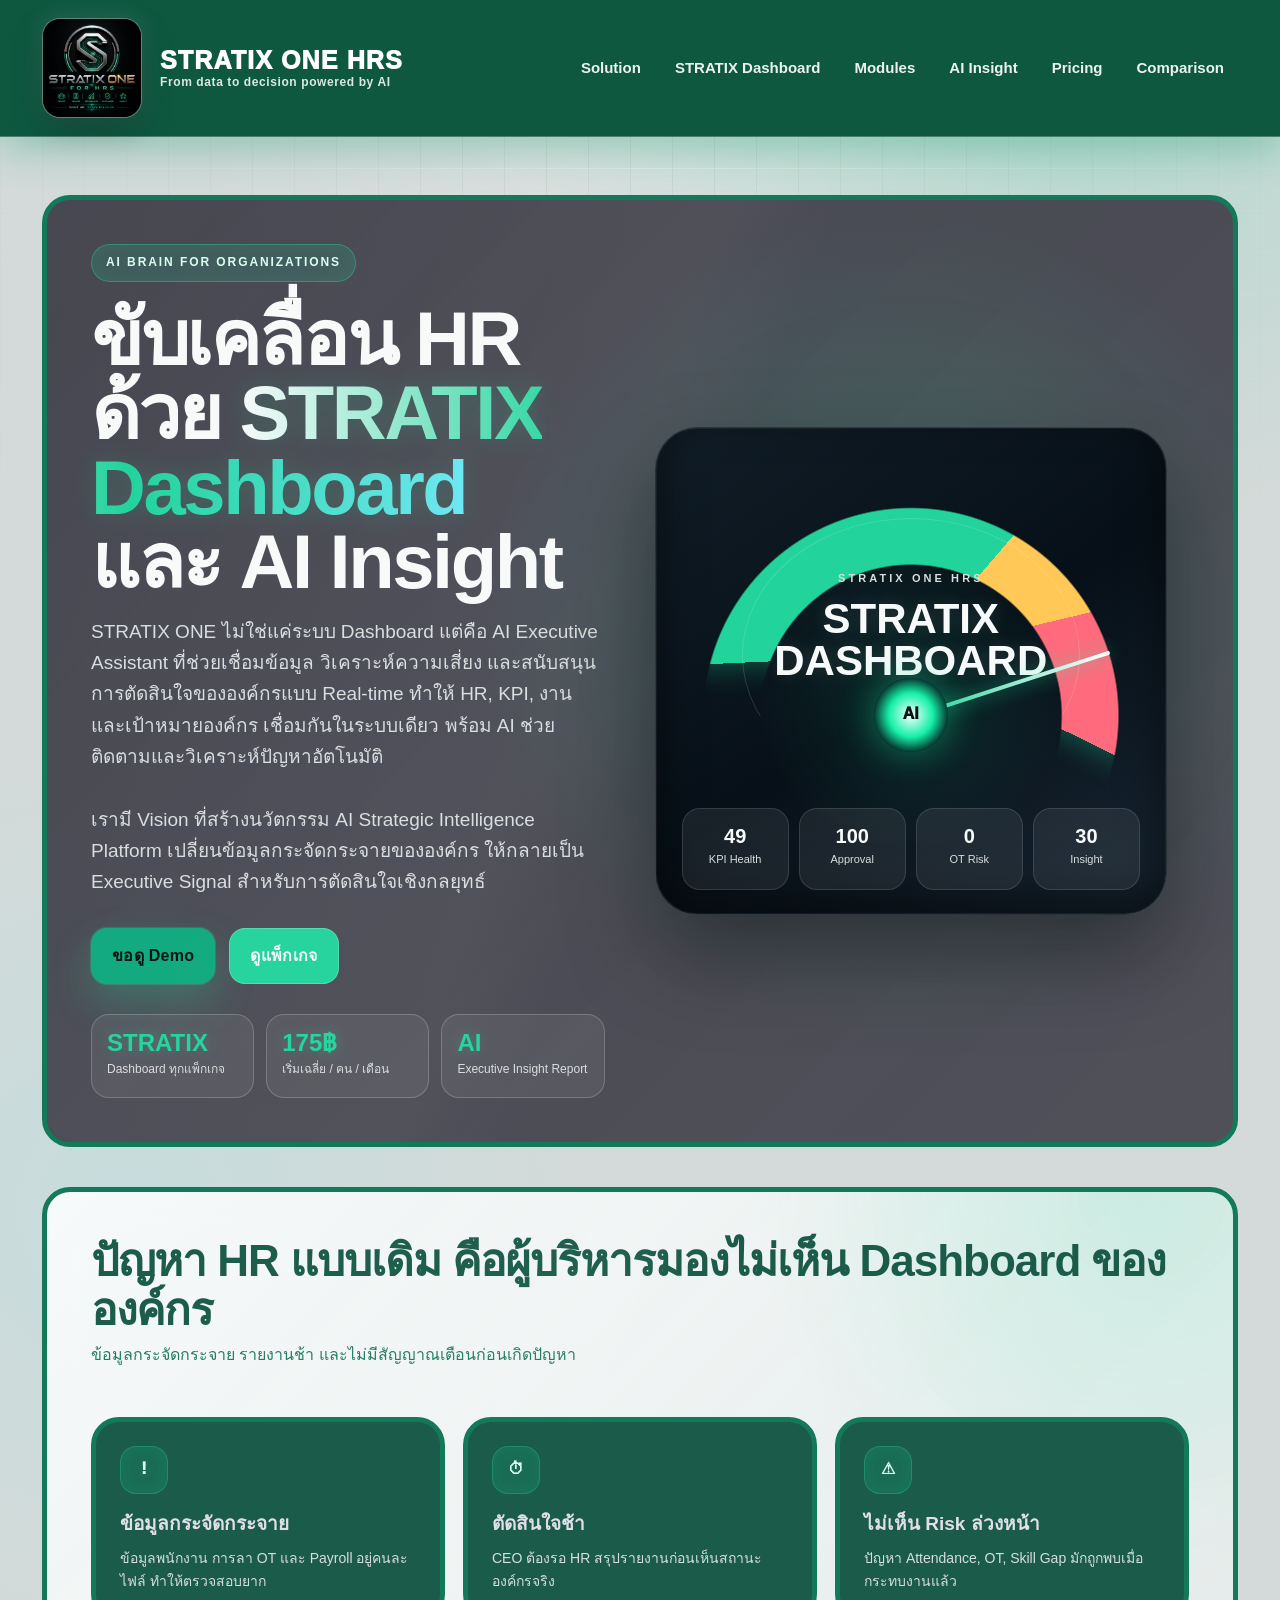
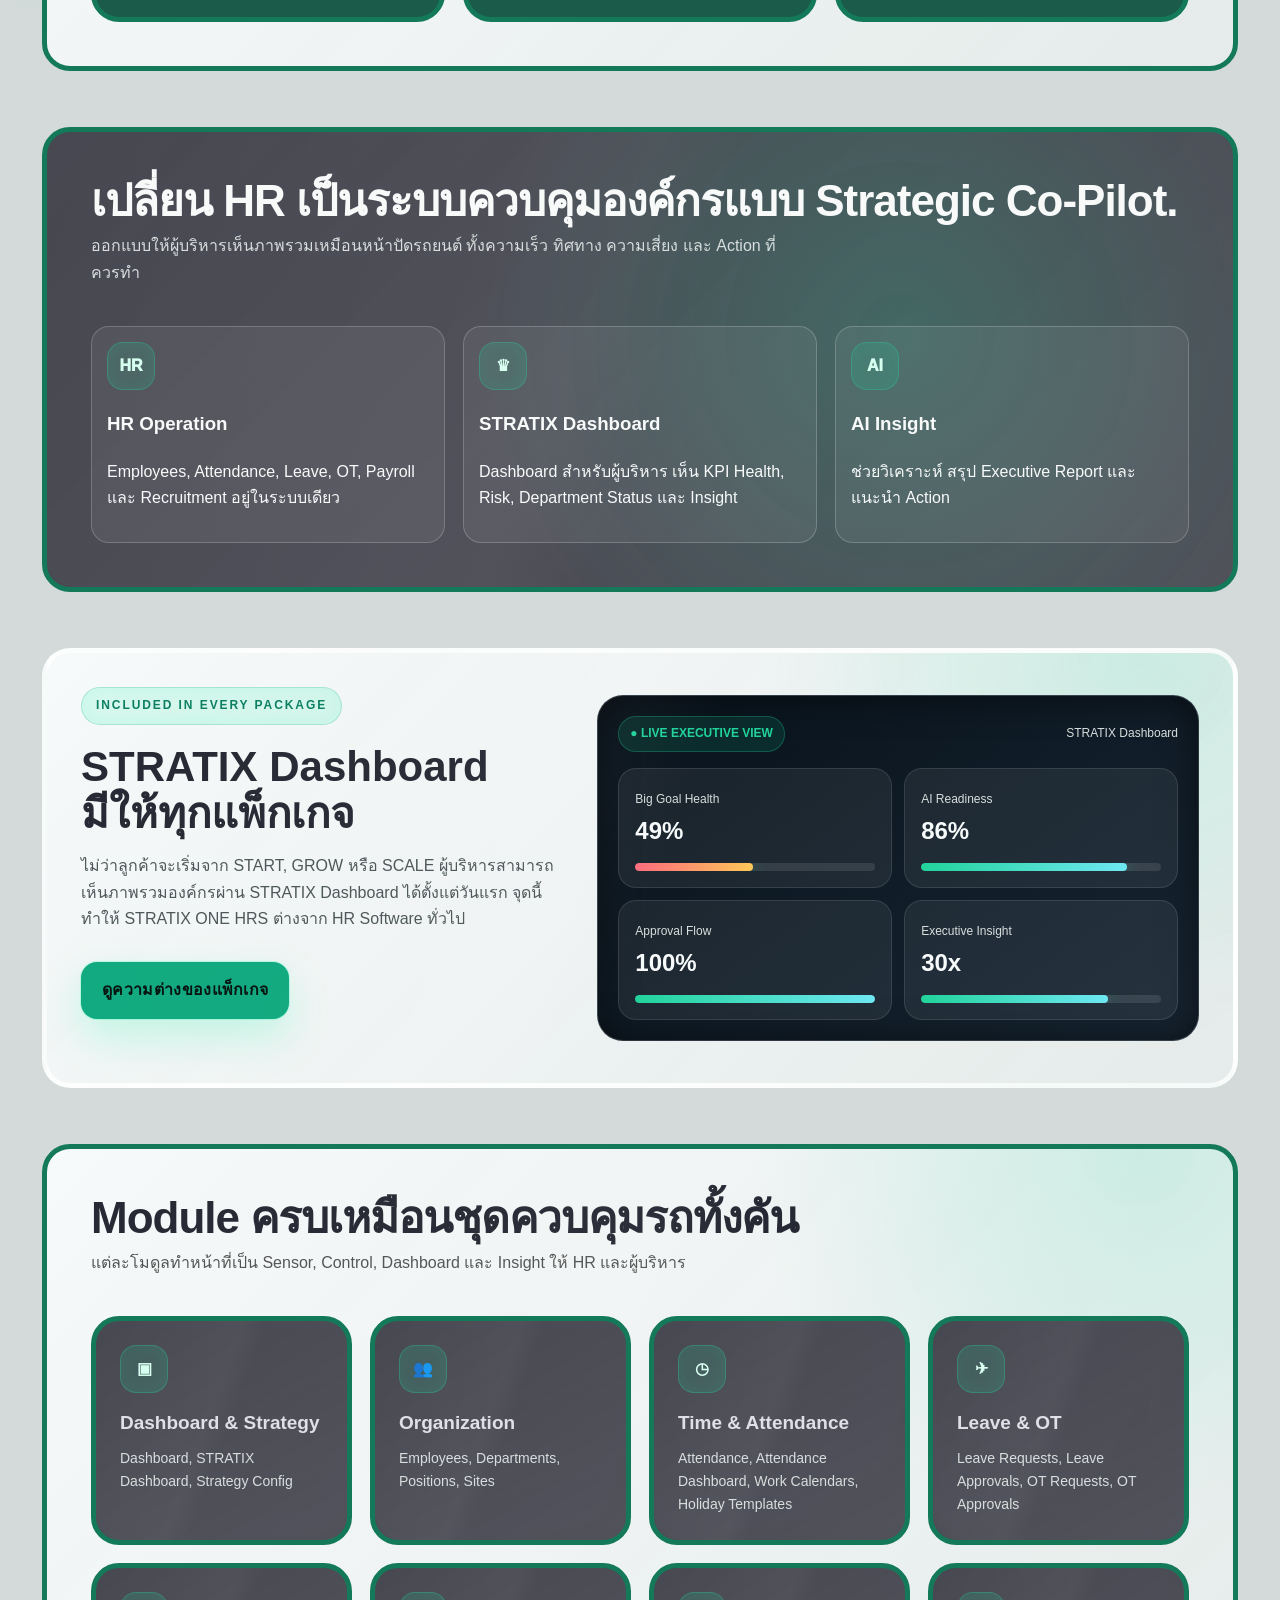
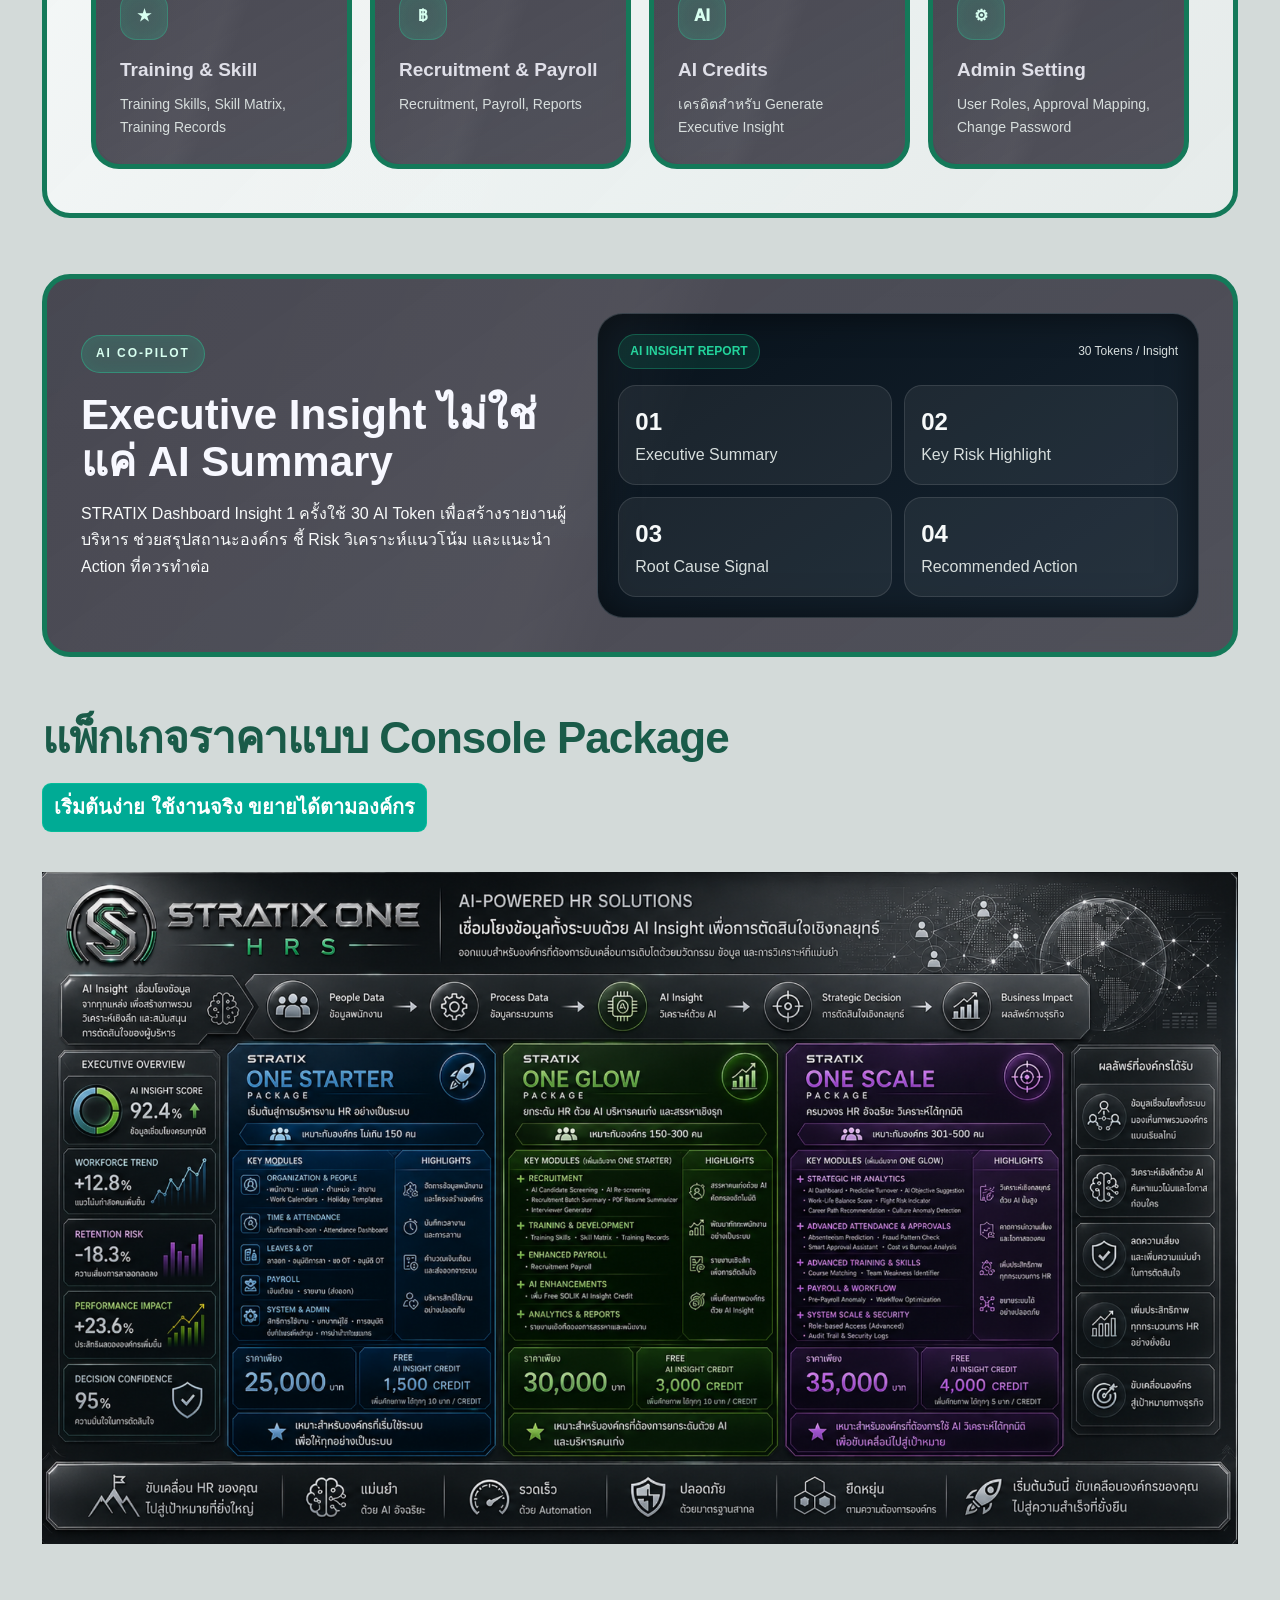
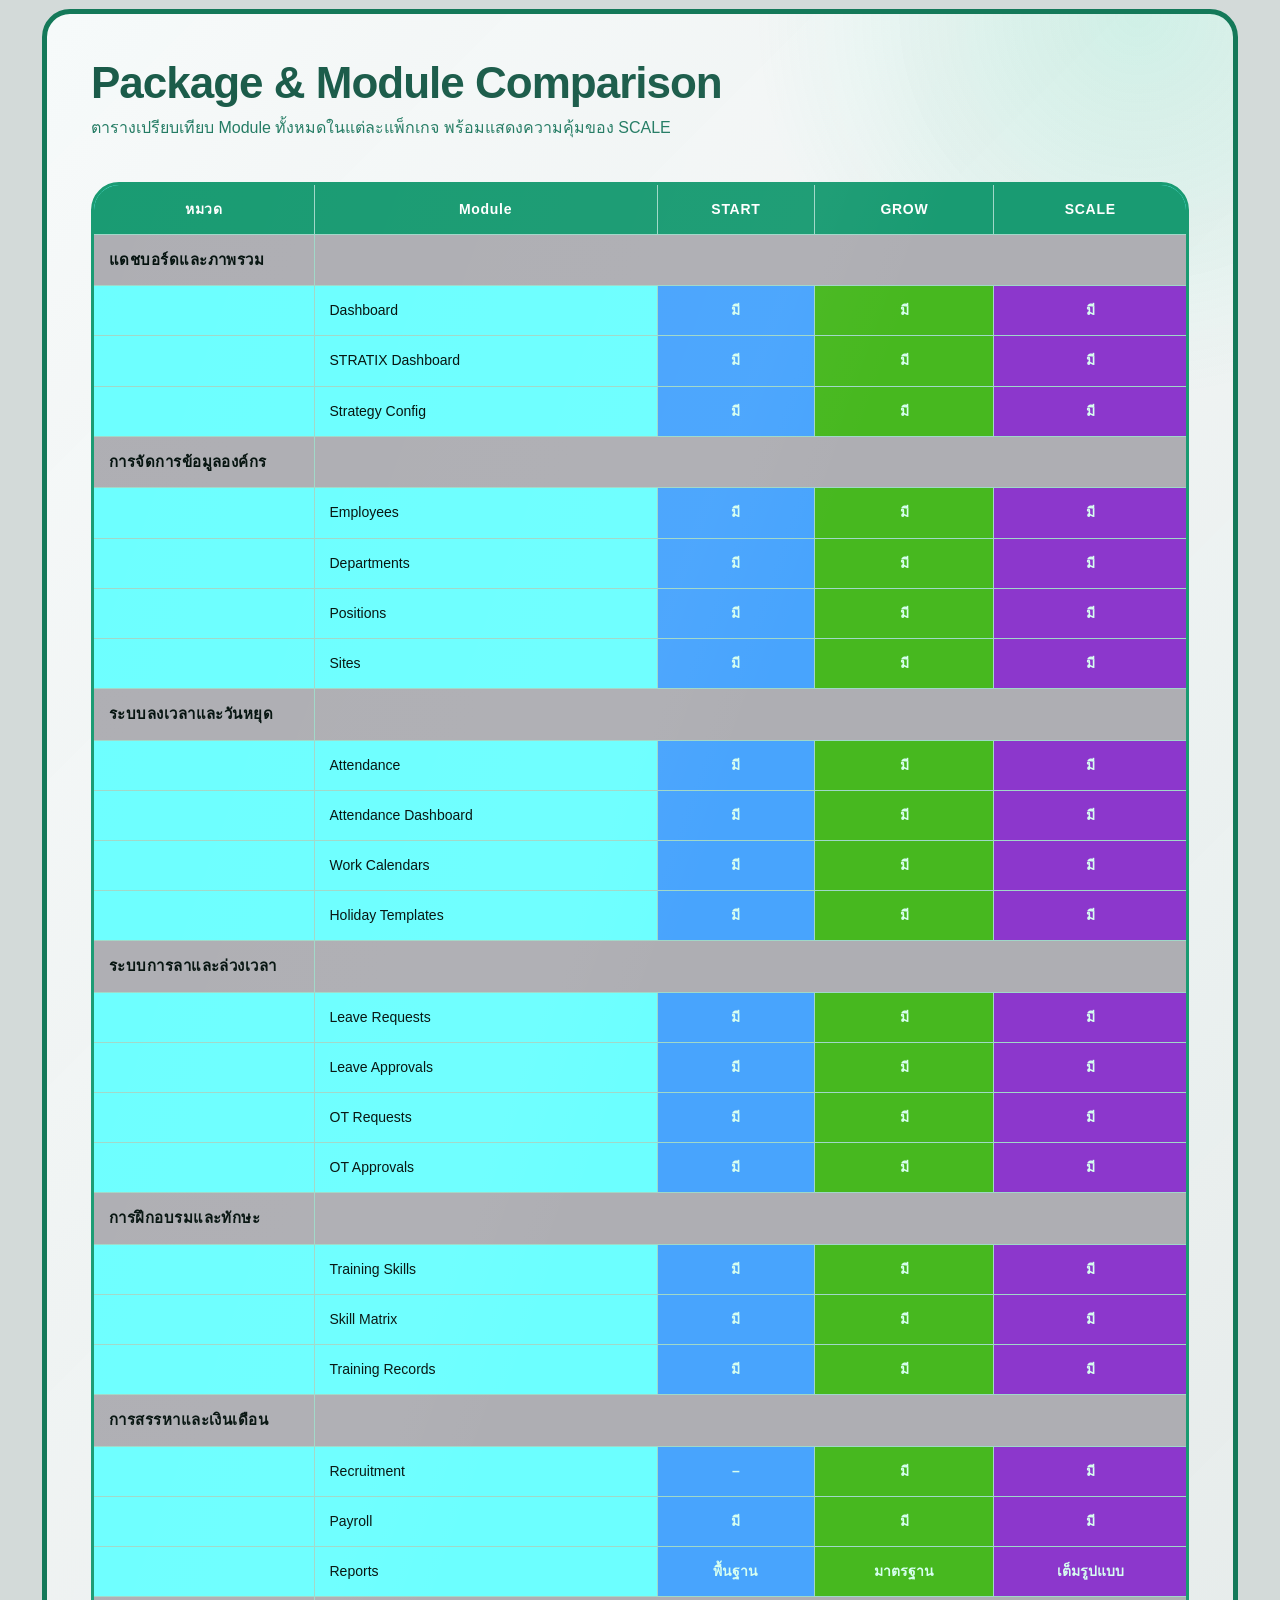
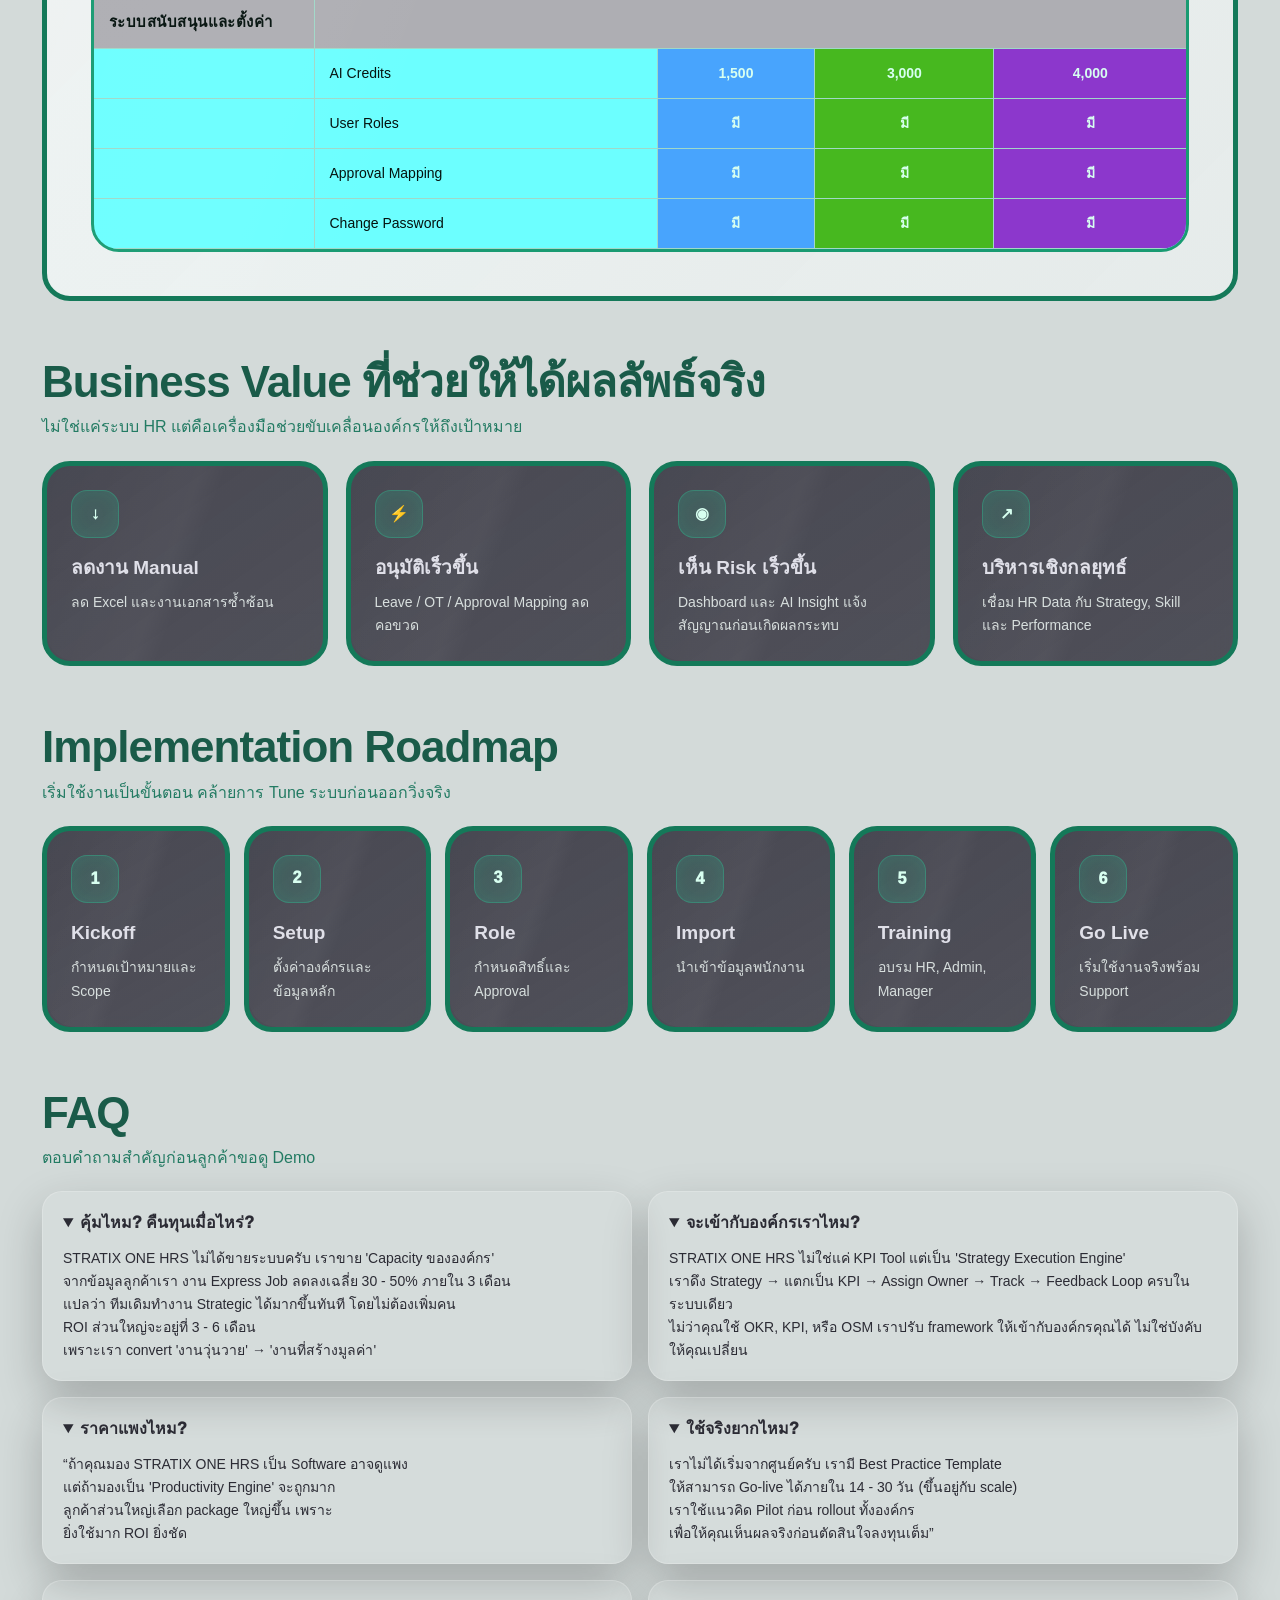
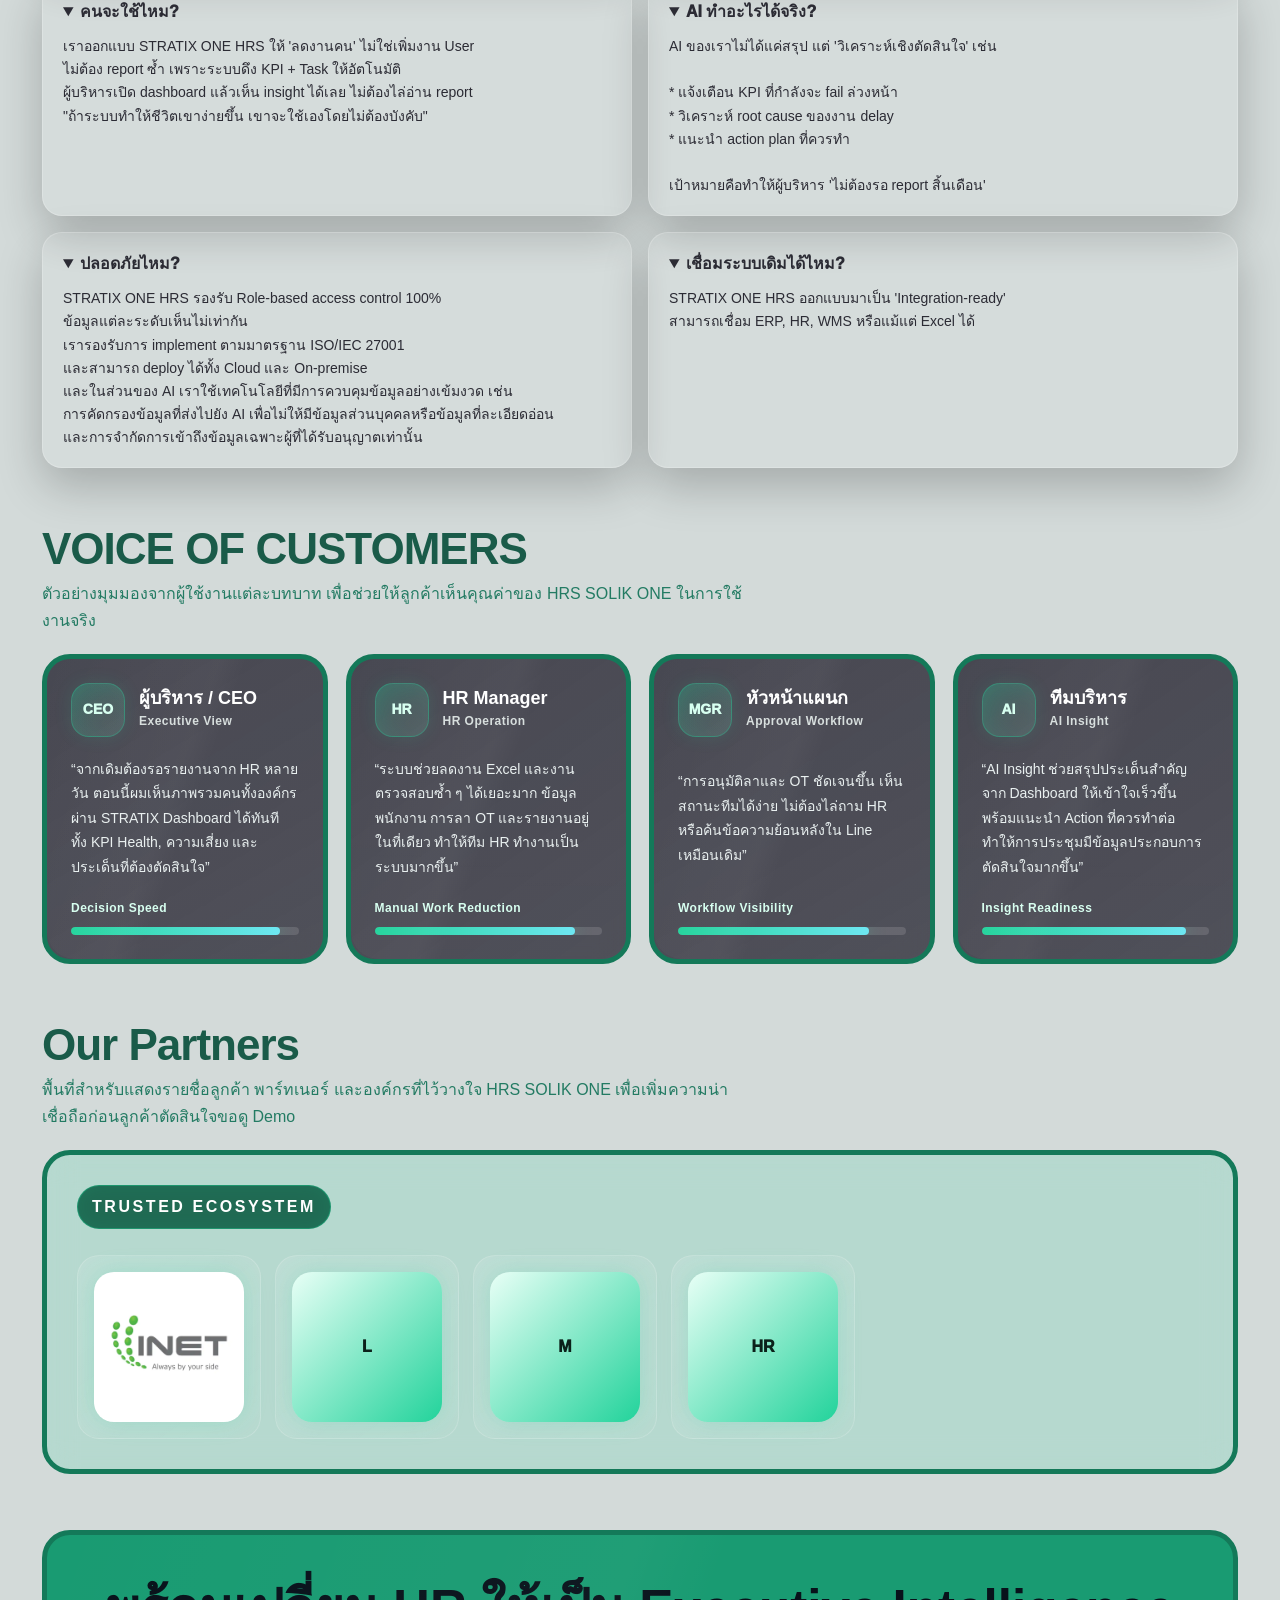
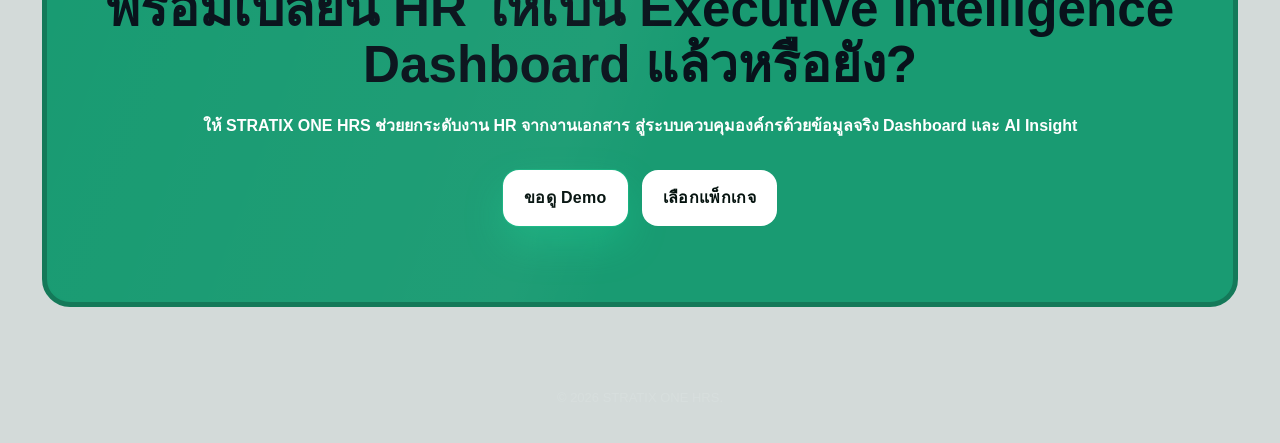
==== commit 9155fb47: "update" ====
--- a/index.html
+++ b/index.html
@@ -3,27 +3,26 @@
 <head>
   <meta charset="UTF-8" />
   <meta name="viewport" content="width=device-width, initial-scale=1.0" />
-  <title>HRS SOLIK ONE | Executive Console Landing Page</title>
+  <title>STRATIX ONE HRS | Executive Dashboard Landing Page</title>
   <link rel="stylesheet" type="text/css" href="style.css?version=1.5">
 </head>
 <body class="palette-d3dad9">
   <header class="topbar">
     <div class="topbar-inner">
       <a class="brand brand-with-logo" href="#hero">
-        <img class="brand-logo-img" src="assets/solik-one-logo.png" alt="SOLIK ONE for HRS Logo" />
+        <img class="brand-logo-img" src="assets/stratix-logo.png" alt="STRATIX ONE for HRS Logo" />
         <span class="brand-title-text">
-          <strong>HRS SOLIK ONE</strong>
-          <small>Strategic Business Operation System for HRS</small>
+          <strong>STRATIX ONE HRS</strong>
+          <small>From data to decision powered by AI</small>
         </span>
       </a>
       <nav class="topnav">
         <a href="#solution">Solution</a>
-        <a href="#ceo">CEO Dashboard</a>
+        <a href="#ceo">STRATIX Dashboard</a>
         <a href="#modules">Modules</a>
         <a href="#ai">AI Insight</a>
         <a href="#pricing">Pricing</a>
         <a href="#comparison">Comparison</a>
-        <a href="#contact">Demo</a>
       </nav>
     </div>
   </header>
@@ -33,10 +32,13 @@
       <div class="container">
         <div class="hero-panel panel">
           <div>
-            <span class="eyebrow">Executive Driving Console</span>
-            <h1>ขับเคลื่อน HR ด้วย <span>CEO Cockpit</span> และ AI Insight</h1>
+            <span class="eyebrow">AI Brain For Organizations</span>
+            <h1>ขับเคลื่อน HR ด้วย <span>STRATIX Dashboard</span> และ AI Insight</h1>
             <p class="lead">
-              HRS SOLIK ONE คือ HR Intelligence Platform ที่ออกแบบประสบการณ์เหมือนคอนโซลรถยนต์ระดับผู้บริหาร เห็นสถานะองค์กรแบบ Real-time พร้อมระบบ HR, Payroll, Recruitment, Skill Matrix และ AI Insight ในที่เดียว
+              STRATIX ONE ไม่ใช่แค่ระบบ Dashboard
+แต่คือ AI Executive Assistant ที่ช่วยเชื่อมข้อมูล วิเคราะห์ความเสี่ยง และสนับสนุนการตัดสินใจขององค์กรแบบ Real-time  ทำให้ HR, KPI, งาน และเป้าหมายองค์กร เชื่อมกันในระบบเดียว พร้อม AI ช่วยติดตามและวิเคราะห์ปัญหาอัตโนมัติ 
+<br><br>
+เรามี Vision ที่สร้างนวัตกรรม  AI Strategic Intelligence Platform เปลี่ยนข้อมูลกระจัดกระจายขององค์กร ให้กลายเป็น Executive Signal สำหรับการตัดสินใจเชิงกลยุทธ์
             </p>
 
             <div class="cta-row">
@@ -46,7 +48,7 @@
             </div>
 
             <div class="spec-strip">
-              <div class="spec"><strong>CEO</strong><span>Dashboard ทุกแพ็กเกจ</span></div>
+              <div class="spec"><strong>STRATIX</strong><span>Dashboard ทุกแพ็กเกจ</span></div>
               <div class="spec"><strong>175฿</strong><span>เริ่มเฉลี่ย / คน / เดือน</span></div>
               <div class="spec"><strong>AI</strong><span>Executive Insight Report</span></div>
             </div>
@@ -56,9 +58,9 @@
             <div class="cockpit-frame">
               <div class="gauge"></div>
               <div class="cockpit-center">
-                <small>HRS SOLIK ONE</small>
-                <h3>CEO DASHBOARD</h3>
-                <p>Strategic HR Intelligence</p>
+                <small>STRATIX ONE HRS</small>
+                <h3>STRATIX DASHBOARD</h3>
+                <p></p>
               </div>
               <div class="needle"></div>
               <div class="hub">AI</div>
@@ -98,15 +100,15 @@
         <div class="hero-panel3 panel">
         <div class="section-title3">
           <div>
-            <h2>เปลี่ยน HR เป็นระบบควบคุมองค์กรแบบ Console</h2>
+            <h2>เปลี่ยน HR เป็นระบบควบคุมองค์กรแบบ Strategic Co-Pilot.</h2>
             <p>ออกแบบให้ผู้บริหารเห็นภาพรวมเหมือนหน้าปัดรถยนต์ ทั้งความเร็ว ทิศทาง ความเสี่ยง และ Action ที่ควรทำ</p>
           </div>
         </div>
 
         <div class="grid-3">
           <div class="spec"><div class="console-icon">HR</div><h3>HR Operation</h3><p>Employees, Attendance, Leave, OT, Payroll และ Recruitment อยู่ในระบบเดียว</p></div>
-          <div class="spec"><div class="console-icon">♛</div><h3>CEO Cockpit</h3><p>Dashboard สำหรับผู้บริหาร เห็น KPI Health, Risk, Department Status และ Insight</p></div>
-          <div class="spec"><div class="console-icon">AI</div><h3>AI Insight</h3><p>ช่วยวิเคราะห์ สรุป Executive Report และแนะนำ Steering Action</p></div>
+          <div class="spec"><div class="console-icon">♛</div><h3>STRATIX Dashboard</h3><p>Dashboard สำหรับผู้บริหาร เห็น KPI Health, Risk, Department Status และ Insight</p></div>
+          <div class="spec"><div class="console-icon">AI</div><h3>AI Insight</h3><p>ช่วยวิเคราะห์ สรุป Executive Report และแนะนำ Action</p></div>
         </div>
         </div>
       </div>
@@ -117,9 +119,9 @@
         <div class="ceo-feature panel silver-panel">
           <div>
             <span class="eyebrow" style="background:rgba(25,240,167,.14);">Included in Every Package</span>
-            <h2 style="font-size:42px;line-height:1.12;margin:18px 0 12px;">CEO Dashboard<br>มีให้ทุกแพ็กเกจ</h2>
+            <h2 style="font-size:42px;line-height:1.12;margin:18px 0 12px;">STRATIX Dashboard<br>มีให้ทุกแพ็กเกจ</h2>
             <p>
-              ไม่ว่าลูกค้าจะเริ่มจาก START, GROW หรือ SCALE ผู้บริหารสามารถเห็นภาพรวมองค์กรผ่าน CEO Dashboard ได้ตั้งแต่วันแรก จุดนี้ทำให้ HRS SOLIK ONE ต่างจาก HR Software ทั่วไป
+              ไม่ว่าลูกค้าจะเริ่มจาก START, GROW หรือ SCALE ผู้บริหารสามารถเห็นภาพรวมองค์กรผ่าน STRATIX Dashboard ได้ตั้งแต่วันแรก จุดนี้ทำให้ STRATIX ONE HRS ต่างจาก HR Software ทั่วไป
             </p>
             <div class="cta-row">
               <a class="btn btn-primary" href="#comparison">ดูความต่างของแพ็กเกจ</a>
@@ -129,7 +131,7 @@
           <div class="console-display">
             <div class="display-head">
               <span class="pill">● LIVE EXECUTIVE VIEW</span>
-              <span style="color:var(--muted);font-size:12px;">CEO Dashboard</span>
+              <span style="color:var(--muted);font-size:12px;">STRATIX Dashboard</span>
             </div>
             <div class="display-grid">
               <div class="display-box"><span style="color:var(--muted);font-size:12px;">Big Goal Health</span><strong>49%</strong><div class="bar"><span style="width:49%;background:linear-gradient(90deg,var(--red),var(--amber));"></span></div></div>
@@ -153,7 +155,7 @@
         </div>
 
         <div class="grid-4">
-          <div class="console-card panel"><div class="console-icon">▣</div><h3>Dashboard & Strategy</h3><p>Dashboard, CEO Dashboard, Strategy Config</p></div>
+          <div class="console-card panel"><div class="console-icon">▣</div><h3>Dashboard & Strategy</h3><p>Dashboard, STRATIX Dashboard, Strategy Config</p></div>
           <div class="console-card panel"><div class="console-icon">👥</div><h3>Organization</h3><p>Employees, Departments, Positions, Sites</p></div>
           <div class="console-card panel"><div class="console-icon">◷</div><h3>Time & Attendance</h3><p>Attendance, Attendance Dashboard, Work Calendars, Holiday Templates</p></div>
           <div class="console-card panel"><div class="console-icon">✈</div><h3>Leave & OT</h3><p>Leave Requests, Leave Approvals, OT Requests, OT Approvals</p></div>
@@ -173,7 +175,7 @@
             <span class="eyebrow">AI Co-Pilot</span>
             <h2 style="font-size:42px;line-height:1.12;margin:18px 0 12px; color: #f7f8ff;">Executive Insight ไม่ใช่แค่ AI Summary</h2>
             <p>
-              CEO Dashboard Insight 1 ครั้งใช้ 3 AI Token เพื่อสร้างรายงานผู้บริหาร ช่วยสรุปสถานะองค์กร ชี้ Risk วิเคราะห์แนวโน้ม และแนะนำ Action ที่ควรทำต่อ
+              STRATIX Dashboard Insight 1 ครั้งใช้ 30 AI Token เพื่อสร้างรายงานผู้บริหาร ช่วยสรุปสถานะองค์กร ชี้ Risk วิเคราะห์แนวโน้ม และแนะนำ Action ที่ควรทำต่อ
             </p>
           </div>
 
@@ -203,7 +205,7 @@
         </div>
 
         
-          <img src="SOLIK PACKAGE FINAL3.png" alt="" style="width:100%;">
+          <img id="pricing-packages" src="STATIX ONE HRS PACKAGE.png" alt="STRATIX ONE HRS Packages" style="width:100%;cursor:zoom-in;">
           <!-- <div class="price-card panel">
             <div class="pkg">HR Digital Starter</div>
             <h3>START</h3>
@@ -274,7 +276,7 @@
             <tbody>
               <tr class="group"><td>แดชบอร์ดและภาพรวม</td><td colspan="4"></td></tr>
               <tr><td></td><td>Dashboard</td><td class="yes start">มี</td><td class="yes grow">มี</td><td class="yes scale">มี</td></tr>
-              <tr><td></td><td>CEO Dashboard</td><td class="yes start">มี</td><td class="yes grow">มี</td><td class="yes scale">มี</td></tr>
+              <tr><td></td><td>STRATIX Dashboard</td><td class="yes start">มี</td><td class="yes grow">มี</td><td class="yes scale">มี</td></tr>
               <tr><td></td><td>Strategy Config</td><td class="yes start">มี</td><td class="yes grow">มี</td><td class="yes scale">มี</td></tr>
 
               <tr class="group"><td>การจัดการข้อมูลองค์กร</td><td colspan="4"></td></tr>
@@ -367,7 +369,7 @@
         <div class="faq">
           <details open>
             <summary>คุ้มไหม? คืนทุนเมื่อไหร่?</summary>
-            <p>SOLIK ไม่ได้ขายระบบครับ เราขาย 'Capacity ขององค์กร' <br>
+            <p>STRATIX ONE HRS ไม่ได้ขายระบบครับ เราขาย 'Capacity ขององค์กร' <br>
               จากข้อมูลลูกค้าเรา งาน Express Job ลดลงเฉลี่ย 30 - 50% ภายใน 3 เดือน <br> 
               แปลว่า ทีมเดิมทำงาน Strategic ได้มากขึ้นทันที โดยไม่ต้องเพิ่มคน <br>
               ROI ส่วนใหญ่จะอยู่ที่ 3 - 6 เดือน <br>
@@ -375,13 +377,13 @@
           </details>
           <details open>
             <summary>จะเข้ากับองค์กรเราไหม?</summary>
-            <p>SOLIK ไม่ใช่แค่ KPI Tool แต่เป็น 'Strategy Execution Engine' <br>
+            <p>STRATIX ONE HRS ไม่ใช่แค่ KPI Tool แต่เป็น 'Strategy Execution Engine' <br>
               เราดึง Strategy → แตกเป็น KPI → Assign Owner → Track → Feedback Loop ครบในระบบเดียว<br>
               ไม่ว่าคุณใช้ OKR, KPI, หรือ OSM เราปรับ framework ให้เข้ากับองค์กรคุณได้ ไม่ใช่บังคับให้คุณเปลี่ยน</p>
           </details>
           <details open>
             <summary>ราคาแพงไหม?</summary>
-            <p>“ถ้าคุณมอง SOLIK เป็น Software อาจดูแพง<br>
+            <p>“ถ้าคุณมอง STRATIX ONE HRS เป็น Software อาจดูแพง<br>
               แต่ถ้ามองเป็น 'Productivity Engine' จะถูกมาก <br>
               ลูกค้าส่วนใหญ่เลือก package ใหญ่ขึ้น เพราะ<br>
               ยิ่งใช้มาก ROI ยิ่งชัด</p>
@@ -395,7 +397,7 @@
           </details>
           <details open>
             <summary>คนจะใช้ไหม?</summary>
-            <p>เราออกแบบ SOLIK ให้ 'ลดงานคน' ไม่ใช่เพิ่มงาน User <br>
+            <p>เราออกแบบ STRATIX ONE HRS ให้ 'ลดงานคน' ไม่ใช่เพิ่มงาน User <br>
               ไม่ต้อง report ซ้ำ เพราะระบบดึง KPI + Task ให้อัตโนมัติ<br>
               ผู้บริหารเปิด dashboard แล้วเห็น insight ได้เลย ไม่ต้องไล่อ่าน report<br>
               "ถ้าระบบทำให้ชีวิตเขาง่ายขึ้น เขาจะใช้เองโดยไม่ต้องบังคับ"
@@ -413,7 +415,7 @@
           </details>
           <details open>
             <summary>ปลอดภัยไหม?</summary>
-            <p>SOLIK รองรับ Role-based access control 100%<br>
+            <p>STRATIX ONE HRS รองรับ Role-based access control 100%<br>
               ข้อมูลแต่ละระดับเห็นไม่เท่ากัน<br>
               เรารองรับการ implement ตามมาตรฐาน ISO/IEC 27001<br>
               และสามารถ deploy ได้ทั้ง Cloud และ On-premise<br>
@@ -425,7 +427,7 @@
           </details>
           <details open>
             <summary>เชื่อมระบบเดิมได้ไหม?</summary>
-            <p>SOLIK ออกแบบมาเป็น 'Integration-ready' <br>
+            <p>STRATIX ONE HRS ออกแบบมาเป็น 'Integration-ready' <br>
               สามารถเชื่อม ERP, HR, WMS หรือแม้แต่ Excel ได้</p>
           </details>
         </div>
@@ -451,7 +453,7 @@
               </div>
             </div>
             <p class="quote">
-              “จากเดิมต้องรอรายงานจาก HR หลายวัน ตอนนี้ผมเห็นภาพรวมคนทั้งองค์กรผ่าน CEO Dashboard ได้ทันที ทั้ง KPI Health, ความเสี่ยง และประเด็นที่ต้องตัดสินใจ”
+              “จากเดิมต้องรอรายงานจาก HR หลายวัน ตอนนี้ผมเห็นภาพรวมคนทั้งองค์กรผ่าน STRATIX Dashboard ได้ทันที ทั้ง KPI Health, ความเสี่ยง และประเด็นที่ต้องตัดสินใจ”
             </p>
             <div class="customer-meter">
               <span>Decision Speed</span>
@@ -559,8 +561,8 @@
       <div class="container">
         <div class="final-cta panel">
           
-          <h2>พร้อมเปลี่ยน HR ให้เป็น Executive Console แล้วหรือยัง?</h2>
-          <h4>ให้ HRS SOLIK ONE ช่วยยกระดับงาน HR จากงานเอกสาร สู่ระบบควบคุมองค์กรด้วยข้อมูลจริง Dashboard และ AI Insight</h4>
+          <h2>พร้อมเปลี่ยน HR ให้เป็น Executive Intelligence Dashboard แล้วหรือยัง?</h2>
+          <h4>ให้ STRATIX ONE HRS ช่วยยกระดับงาน HR จากงานเอกสาร สู่ระบบควบคุมองค์กรด้วยข้อมูลจริง Dashboard และ AI Insight</h4>
           <div class="cta-row" style="justify-content:center;">
             <a class="btn btn-primary-end" href="https://lin.ee/V2AJNnH" target="_blank" rel="noopener noreferrer">ขอดู Demo</a>
             <a class="btn btn-ghost-end" href="#pricing">เลือกแพ็กเกจ</a>
@@ -570,8 +572,58 @@
     </section>
 
     <div class="footer">
-      © 2026 HRS SOLIK ONE. Automotive Console Theme Landing Page.
+      © 2026 STRATIX ONE HRS.
     </div>
   </main>
+
+  <!-- Image Modal -->
+  <div id="imgModal" class="modal" aria-hidden="true">
+    <span class="modal-close" aria-label="Close">&times;</span>
+    <img class="modal-content" id="modalImg" alt="">
+    <div id="caption" class="modal-caption"></div>
+  </div>
+
+  <script>
+    document.addEventListener('DOMContentLoaded', function(){
+      var modal = document.getElementById('imgModal');
+      var modalImg = document.getElementById('modalImg');
+      var caption = document.getElementById('caption');
+      var img = document.getElementById('pricing-packages');
+      if(!img) return;
+      img.addEventListener('click', function(){
+        modal.style.display = 'block';
+        modal.setAttribute('aria-hidden','false');
+        modalImg.src = this.src;
+        modalImg.alt = this.alt || '';
+        caption.textContent = this.alt || '';
+        document.body.style.overflow = 'hidden';
+      });
+
+      var closeBtn = document.querySelector('.modal-close');
+      closeBtn.addEventListener('click', function(e){
+        modal.style.display = 'none';
+        modal.setAttribute('aria-hidden','true');
+        document.body.style.overflow = '';
+      });
+
+      // Close when clicking outside the image
+      modal.addEventListener('click', function(e){
+        if(e.target === modal) {
+          modal.style.display = 'none';
+          modal.setAttribute('aria-hidden','true');
+          document.body.style.overflow = '';
+        }
+      });
+
+      // Close on ESC
+      document.addEventListener('keydown', function(e){
+        if(e.key === 'Escape' && modal.style.display === 'block'){
+          modal.style.display = 'none';
+          modal.setAttribute('aria-hidden','true');
+          document.body.style.overflow = '';
+        }
+      });
+    });
+  </script>
 </body>
 </html>
--- a/style.css
+++ b/style.css
@@ -1566,4 +1566,51 @@
   max-height: 100%;
   object-fit: contain;
   display: block;
+}
+
+/* Image modal styles */
+.modal {
+  display: none;
+  position: fixed;
+  z-index: 9999;
+  left: 0;
+  top: 0;
+  width: 100%;
+  height: 100%;
+  overflow: auto;
+  background-color: rgba(0,0,0,0.8);
+  align-items: center;
+  justify-content: center;
+}
+
+.modal-content {
+  margin: auto;
+  display: block;
+  max-width: 94%;
+  max-height: 86vh;
+  border-radius: 12px;
+  box-shadow: 0 18px 60px rgba(0,0,0,.6);
+}
+
+.modal-caption {
+  margin: 12px auto 0;
+  color: #f1f1f1;
+  text-align: center;
+  font-size: 14px;
+}
+
+.modal-close {
+  position: fixed;
+  top: 18px;
+  right: 22px;
+  color: #ffffff;
+  font-size: 36px;
+  font-weight: 700;
+  cursor: pointer;
+  z-index: 10000;
+}
+
+@media (max-width: 680px) {
+  .modal-content { max-width: 96%; max-height: 80vh; }
+  .modal-close { right: 14px; top: 12px; font-size: 30px; }
 }
